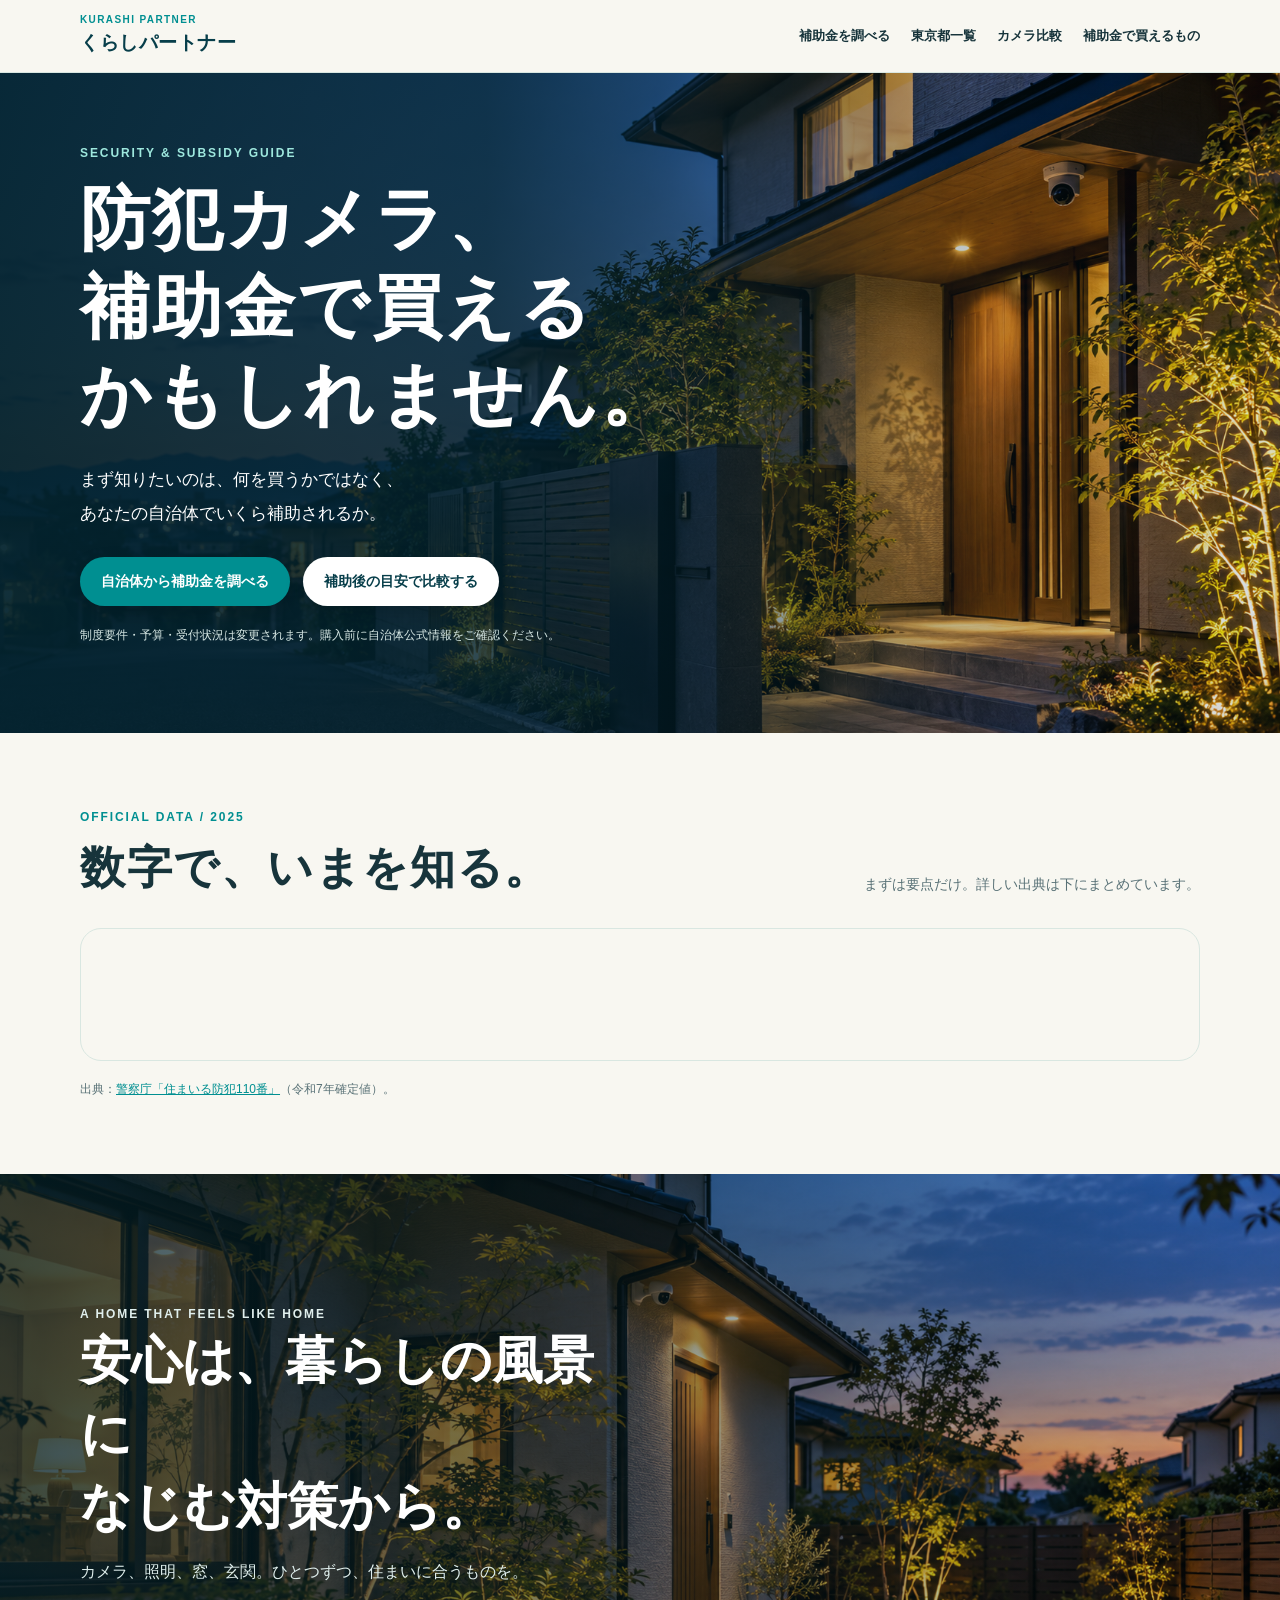
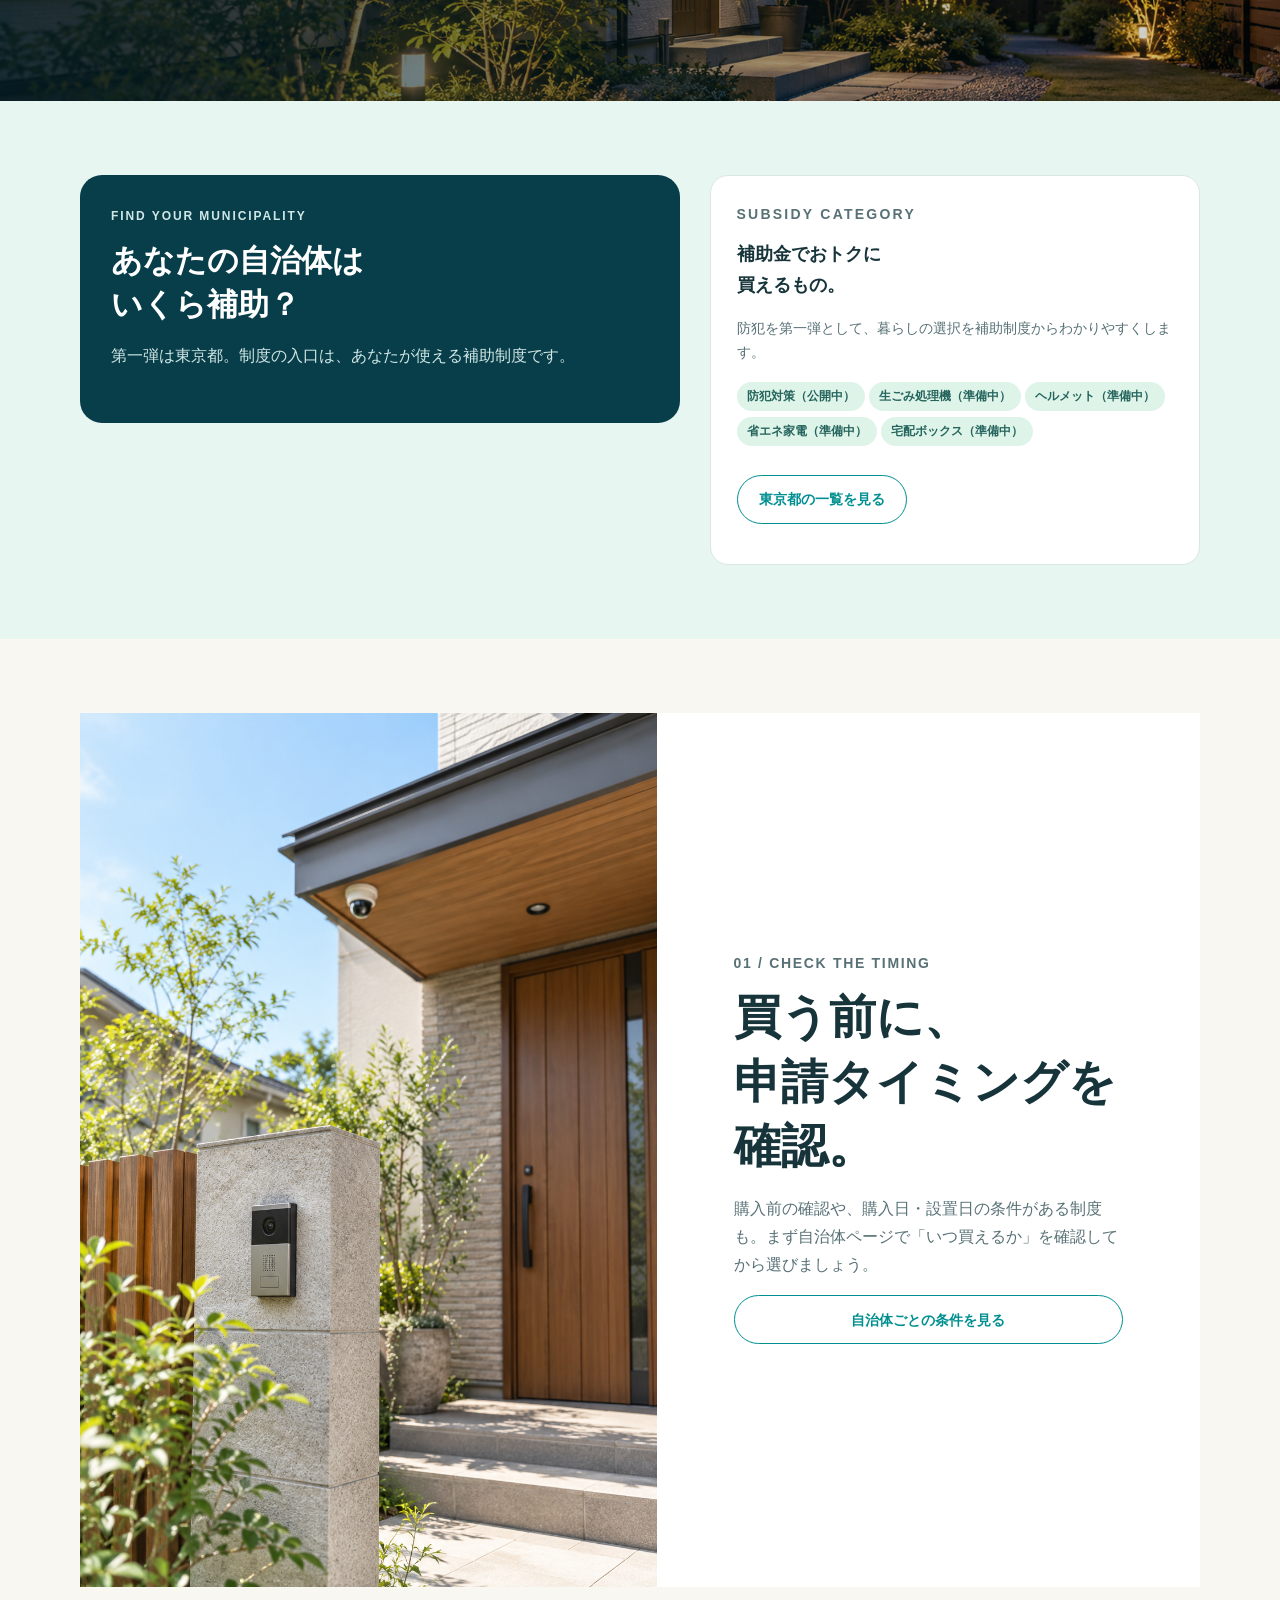
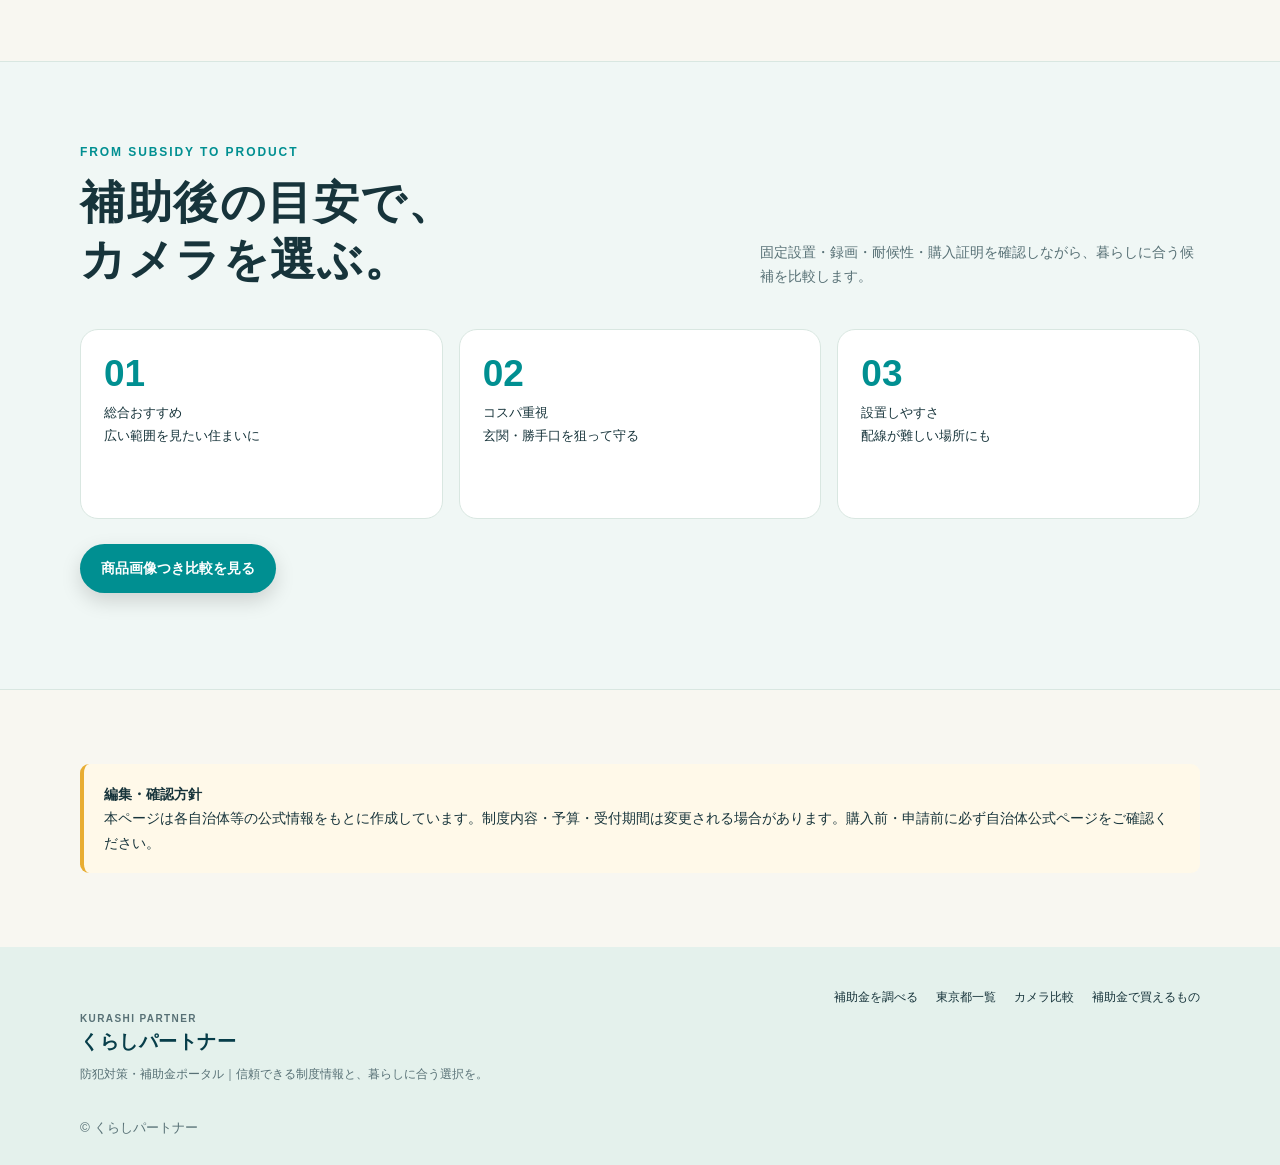
==== security/index.html @ aeb71ef1 "fix: clarify subsidy simulation copy" ====
<!doctype html>
<html lang="ja"><head><meta charset="utf-8"><meta name="viewport" content="width=device-width,initial-scale=1"><title>防犯対策・補助金ポータル｜くらしパートナー</title><meta name="description" content="防犯カメラ・録画インターホン・センサーライトなどの防犯対策に使える自治体補助金を、公式情報をもとに確認。まずはお住まいの地域を調べましょう。"><link rel="canonical" href="https://kurashi-partner-ku.com/security/"><meta property="og:locale" content="ja_JP"><meta property="og:type" content="website"><meta property="og:site_name" content="くらしパートナー"><meta property="og:title" content="防犯対策・補助金ポータル｜くらしパートナー"><meta property="og:description" content="あなたの街、防犯対策にいくら補助される？"><meta property="og:url" content="https://kurashi-partner-ku.com/security/"><meta property="og:image" content="https://kurashi-partner-ku.com/assets/security/home-security-hero.png"><meta name="twitter:card" content="summary_large_image"><link rel="stylesheet" href="../assets/security/security.css"><script type="application/ld+json">{"@context":"https://schema.org","@type":"WebPage","name":"防犯対策・補助金ポータル","dateModified":"2026-10-05","publisher":{"@type":"Organization","name":"くらしパートナー"}}</script><script defer src="../assets/analytics.js"></script><script defer src="../assets/security/security-data.js?v=20261006-3"></script><script defer src="../assets/security/security.js?v=20261006-3"></script></head>
<body data-root="../"><a class="s-skip" href="#content">本文へ</a><header class="s-header"><div class="s-shell s-header-in"><a class="s-brand" href="../" aria-label="くらしパートナー ホーム"><small>KURASHI PARTNER</small>くらしパートナー</a><button class="s-menu" type="button" aria-expanded="false" aria-label="メニューを開く">☰ メニュー</button><nav class="s-nav" aria-label="防犯ポータルナビ"><a href="./">補助金を調べる</a><a href="tokyo/">東京都一覧</a><a href="camera/">カメラ比較</a><a href="../#subsidy">補助金で買えるもの</a></nav></div></header>
<main id="content"><section class="s-hero"><div class="s-shell s-hero-in"><p class="s-eyebrow">SECURITY &amp; SUBSIDY GUIDE</p><h1>防犯カメラ、<br>補助金で買える<br>かもしれません。</h1><p class="s-hero-lead">まず知りたいのは、何を買うかではなく、<br>あなたの自治体でいくら補助されるか。</p><div class="s-actions"><a class="s-button" href="#area">自治体から補助金を調べる</a><a class="s-button alt" href="camera/">補助後の目安で比較する</a></div><p class="s-note">制度要件・予算・受付状況は変更されます。購入前に自治体公式情報をご確認ください。</p></div></section>
<section class="s-section"><div class="s-shell"><div class="s-heading"><div><p class="s-eyebrow">OFFICIAL DATA / 2025</p><h2 class="s-h2">数字で、いまを知る。</h2></div><p>まずは要点だけ。詳しい出典は下にまとめています。</p></div><div class="s-stat-grid impact"><article class="s-stat s-reveal"><p class="s-stat-label">住宅対象侵入窃盗</p><div class="s-odometer"><strong data-odometer="17152">17,152</strong><b>件</b></div></article><article class="s-stat s-reveal"><p class="s-stat-label">1日あたり</p><div class="s-odometer"><strong data-odometer="47">47</strong><b>件</b></div></article><article class="s-stat s-reveal"><p class="s-stat-label">前年比</p><div class="s-odometer"><strong>+7.2</strong><b>%</b></div></article></div><p class="s-source">出典：<a href="https://www.npa.go.jp/safetylife/seianki26/theme_a/a_b_1_main.html" target="_blank" rel="noopener noreferrer">警察庁「住まいる防犯110番」</a>（令和7年確定値）。</p></div></section>
<section class="s-section visual"><div class="s-full-photo"><img src="../assets/security/security-garden.png" alt="センサーライトと防犯カメラがある夕方の戸建住宅" loading="lazy"><div class="s-photo-copy"><p class="s-eyebrow">A HOME THAT FEELS LIKE HOME</p><h2>安心は、暮らしの風景に<br>なじむ対策から。</h2><p>カメラ、照明、窓、玄関。ひとつずつ、住まいに合うものを。</p></div></div></section>
<section class="s-section tint" id="area"><div class="s-shell s-area"><div class="s-area-panel"><p class="s-eyebrow">FIND YOUR MUNICIPALITY</p><h2>あなたの自治体は<br>いくら補助？</h2><p>第一弾は東京都。制度の入口は、あなたが使える補助制度です。</p><div class="s-city-list" data-city-links></div></div><aside class="s-roadmap"><p class="s-eyebrow">SUBSIDY CATEGORY</p><h3>補助金でおトクに<br>買えるもの。</h3><p>防犯を第一弾として、暮らしの選択を補助制度からわかりやすくします。</p><span class="s-chip">防犯対策（公開中）</span><span class="s-chip">生ごみ処理機（準備中）</span><span class="s-chip">ヘルメット（準備中）</span><span class="s-chip">省エネ家電（準備中）</span><span class="s-chip">宅配ボックス（準備中）</span><p style="margin-top:26px"><a class="s-button outline" href="tokyo/">東京都の一覧を見る</a></p></aside></div></section>
<section class="s-section"><div class="s-shell s-media-split"><div class="s-media-photo"><img src="../assets/security/security-entrance.png" alt="録画機能付きインターホンと防犯カメラのある戸建住宅の玄関" loading="lazy"></div><div class="s-media-copy"><p class="s-kicker-number">01 / CHECK THE TIMING</p><h2>買う前に、<br>申請タイミングを確認。</h2><p>購入前の確認や、購入日・設置日の条件がある制度も。まず自治体ページで「いつ買えるか」を確認してから選びましょう。</p><a class="s-button outline" href="tokyo/">自治体ごとの条件を見る</a></div></div></section>
<section class="s-section-band"><div class="s-shell"><div class="s-heading"><div><p class="s-eyebrow">FROM SUBSIDY TO PRODUCT</p><h2 class="s-h2">補助後の目安で、<br>カメラを選ぶ。</h2></div><p>固定設置・録画・耐候性・購入証明を確認しながら、暮らしに合う候補を比較します。</p></div><div class="s-graphic-grid"><article class="s-graphic-tile"><strong>01</strong><p>総合おすすめ<br>広い範囲を見たい住まいに</p></article><article class="s-graphic-tile"><strong>02</strong><p>コスパ重視<br>玄関・勝手口を狙って守る</p></article><article class="s-graphic-tile"><strong>03</strong><p>設置しやすさ<br>配線が難しい場所にも</p></article></div><p style="margin-top:25px"><a class="s-button" href="camera/">商品画像つき比較を見る</a></p></div></section>
<section class="s-section"><div class="s-shell"><div class="s-alert"><strong>編集・確認方針</strong><br>本ページは各自治体等の公式情報をもとに作成しています。制度内容・予算・受付期間は変更される場合があります。購入前・申請前に必ず自治体公式ページをご確認ください。</div></div></section></main>
<footer class="s-footer"><div class="s-shell"><div class="s-footer-in"><div><a class="s-brand" href="../"><small>KURASHI PARTNER</small>くらしパートナー</a><p>防犯対策・補助金ポータル｜信頼できる制度情報と、暮らしに合う選択を。</p></div><nav><a href="./">補助金を調べる</a><a href="tokyo/">東京都一覧</a><a href="camera/">カメラ比較</a><a href="../#subsidy">補助金で買えるもの</a></nav></div><small>© くらしパートナー</small></div></footer></body></html>
---- assets/security/security.css ----
:root{--s-navy:#073e4a;--s-teal:#008f91;--s-sky:#e8f6f8;--s-mint:#dff4e9;--s-ink:#17343b;--s-muted:#587176;--s-cream:#f8f7f1;--s-white:#fff;--s-line:#d9e7e1;--s-gold:#e8ad32;--s-red:#c9473b;--s-shell:min(1120px,90vw)}
*{box-sizing:border-box}html{scroll-behavior:smooth;scroll-padding-top:88px}body{margin:0;background:var(--s-cream);color:var(--s-ink);font:16px/1.75 "Hiragino Kaku Gothic ProN","Yu Gothic",YuGothic,Meiryo,sans-serif}a{color:inherit}.s-shell{width:var(--s-shell);margin:auto}.s-skip{position:fixed;top:-70px;left:14px;z-index:999;padding:8px 13px;background:var(--s-navy);color:#fff;border-radius:8px}.s-skip:focus{top:12px}.s-header{position:sticky;top:0;z-index:100;background:rgba(248,247,241,.94);border-bottom:1px solid var(--s-line);backdrop-filter:blur(12px)}.s-header-in{min-height:72px;display:flex;align-items:center;justify-content:space-between;gap:24px}.s-brand{color:var(--s-navy);font-weight:900;font-size:19px;text-decoration:none;letter-spacing:.03em}.s-brand small{display:block;color:var(--s-teal);font-size:10px;letter-spacing:.14em;line-height:1.3}.s-nav{display:flex;gap:21px;align-items:center}.s-nav a{font-size:13px;font-weight:700;text-decoration:none}.s-nav a:hover{color:var(--s-teal)}.s-menu{display:none}.s-crumb{padding:15px 0 6px;color:var(--s-muted);font-size:12px}.s-crumb a{text-decoration:none}.s-crumb a:hover{text-decoration:underline}.s-hero{position:relative;isolation:isolate;min-height:570px;display:flex;align-items:center;overflow:hidden;background:#063c4a;color:#fff}.s-hero:before{position:absolute;z-index:-1;inset:0;content:"";background:linear-gradient(90deg,rgba(3,35,46,.94) 0%,rgba(3,35,46,.82) 38%,rgba(3,35,46,.26) 74%,rgba(3,35,46,.13))}.s-hero:after{position:absolute;z-index:-2;inset:0;content:"";background:url('home-security-hero.png') center/cover no-repeat}.s-hero-in{padding:70px 0 75px}.s-eyebrow{margin:0 0 12px;color:var(--s-teal);font-size:12px;font-weight:800;letter-spacing:.16em}.s-hero .s-eyebrow{color:#9ee8de}.s-hero h1,.s-page-title h1,.s-h2{margin:0;font-family:"Hiragino Mincho ProN","Yu Mincho",serif;line-height:1.26;letter-spacing:.035em}.s-hero h1{max-width:690px;font-size:clamp(42px,5.5vw,70px)}.s-hero-lead{max-width:570px;margin:22px 0 26px;font-size:17px;line-height:2}.s-actions{display:flex;flex-wrap:wrap;gap:13px}.s-button{display:inline-flex;align-items:center;justify-content:center;min-height:49px;padding:11px 21px;border-radius:999px;background:var(--s-teal);color:#fff;font-size:14px;font-weight:800;text-decoration:none;box-shadow:0 8px 20px rgba(0,0,0,.15)}.s-button:hover{transform:translateY(-2px);background:#007779}.s-button.alt{background:#fff;color:var(--s-navy)}.s-button.outline{border:1px solid var(--s-teal);background:transparent;color:var(--s-teal);box-shadow:none}.s-note{margin-top:19px;color:#d6e7e4;font-size:12px}.s-section{padding:74px 0}.s-section.tint{background:#e8f6f2}.s-heading{display:flex;align-items:end;justify-content:space-between;gap:25px;margin-bottom:32px}.s-heading .s-h2{font-size:clamp(27px,3.8vw,45px)}.s-heading>p{max-width:440px;margin:0;color:var(--s-muted);font-size:14px}.s-stat-grid{display:grid;grid-template-columns:repeat(3,1fr);gap:15px}.s-stat{padding:27px;border-radius:18px;background:#fff;border:1px solid var(--s-line)}.s-stat strong{display:block;color:var(--s-teal);font-size:clamp(33px,4.5vw,51px);line-height:1.1}.s-stat span{display:block;margin-top:8px;font-size:14px;font-weight:800}.s-source{margin:18px 0 0;color:var(--s-muted);font-size:12px}.s-source a{color:var(--s-teal)}.s-area{display:grid;grid-template-columns:1.1fr .9fr;gap:30px;align-items:start}.s-area-panel{padding:31px;border-radius:22px;background:var(--s-navy);color:#fff}.s-area-panel h2{margin:0;font-family:"Hiragino Mincho ProN","Yu Mincho",serif;font-size:31px;line-height:1.4}.s-area-panel p{color:#d1e7e5}.s-city-list{display:grid;grid-template-columns:repeat(2,1fr);gap:10px;margin-top:22px}.s-city-link{display:flex;align-items:center;justify-content:space-between;padding:13px 14px;border-radius:10px;background:rgba(255,255,255,.1);color:#fff;font-size:14px;font-weight:800;text-decoration:none}.s-city-link:hover{background:rgba(255,255,255,.2)}.s-roadmap{padding:26px;border:1px solid var(--s-line);border-radius:18px;background:#fff}.s-roadmap h3{margin:0;font-size:18px}.s-roadmap p{color:var(--s-muted);font-size:14px}.s-chip{display:inline-block;margin:3px 4px 3px 0;padding:4px 10px;border-radius:99px;background:var(--s-mint);color:#25655e;font-size:12px;font-weight:800}.s-steps{display:grid;grid-template-columns:repeat(3,1fr);gap:16px}.s-step{padding:23px 20px;border-radius:16px;border:1px solid var(--s-line);background:#fff}.s-step b{display:inline-grid;place-items:center;width:29px;height:29px;border-radius:50%;background:var(--s-teal);color:#fff;font-size:13px}.s-step h3{margin:12px 0 7px;font-size:17px}.s-step p{margin:0;color:var(--s-muted);font-size:13px}.s-info-grid{display:grid;grid-template-columns:1fr 1fr;gap:18px}.s-info-card{padding:26px;border-radius:18px;background:#fff;border:1px solid var(--s-line)}.s-info-card h3{margin:0 0 8px;font-size:19px}.s-info-card p{margin:0;color:var(--s-muted);font-size:14px}.s-alert{padding:18px 20px;border-left:4px solid var(--s-gold);border-radius:9px;background:#fff9e9;font-size:14px}.s-footer{padding:40px 0 25px;background:#e4f1ec}.s-footer-in{display:flex;justify-content:space-between;gap:25px}.s-footer p{margin:6px 0;color:var(--s-muted);font-size:12px}.s-footer nav{display:flex;flex-wrap:wrap;gap:10px 18px;align-content:start}.s-footer nav a{font-size:12px;text-decoration:none}.s-footer small{display:block;margin-top:25px;color:var(--s-muted)}
/* 一覧・自治体 */.s-page-hero{padding:34px 0 52px;background:linear-gradient(130deg,#e9f7f3,#edf7fb)}.s-page-title{max-width:780px}.s-page-title h1{font-size:clamp(33px,4.7vw,56px)}.s-page-title p{max-width:700px;margin:15px 0 0;color:var(--s-muted)}.s-status{display:inline-flex;gap:6px;align-items:center;padding:4px 9px;border-radius:99px;background:#e5f5e9;color:#236b37;font-size:12px;font-weight:800;white-space:nowrap}.s-status.caution{background:#fff6d9;color:#836500}.s-status.closed{background:#ffe8e6;color:#9a302b}.s-update{display:block;margin-top:7px;color:var(--s-muted);font-size:11px}.s-table-wrap{overflow:auto;border:1px solid var(--s-line);border-radius:16px;background:#fff}.s-table{width:100%;min-width:880px;border-collapse:collapse;text-align:left}.s-table th,.s-table td{padding:16px;border-bottom:1px solid var(--s-line);vertical-align:top;font-size:13px}.s-table th{background:#f0f8f6;color:var(--s-muted);font-size:12px;white-space:nowrap}.s-table tr:last-child td{border-bottom:0}.s-table a{color:var(--s-teal);font-weight:800}.s-callout{padding:23px;border:1px solid #b8ddd7;border-radius:18px;background:#f3fbfa}.s-callout h3{margin:0 0 7px;font-size:19px}.s-callout p{margin:0;font-size:14px}.s-muni-lead{display:grid;grid-template-columns:1.15fr .85fr;gap:22px;align-items:stretch}.s-amount{display:flex;flex-direction:column;justify-content:center;padding:28px;border-radius:18px;background:var(--s-navy);color:#fff}.s-amount span{color:#a9e5dd;font-size:13px;font-weight:800}.s-amount strong{font-size:clamp(42px,5vw,66px);line-height:1.2}.s-amount small{color:#d5e8e5}.s-status-card{padding:28px;border:1px solid var(--s-line);border-radius:18px;background:#fff}.s-status-card h2{margin:11px 0 5px;font-size:22px}.s-status-card p{margin:0;color:var(--s-muted);font-size:14px}.s-details{display:grid;grid-template-columns:repeat(2,1fr);gap:15px}.s-detail{padding:20px;border:1px solid var(--s-line);border-radius:15px;background:#fff}.s-detail h3{margin:0 0 8px;color:var(--s-teal);font-size:15px}.s-detail p{margin:0;font-size:14px}.s-amazon-box{padding:28px;border-radius:18px;background:#fef6e6;border:1px solid #efd49a}.s-amazon-box h2{margin:0;font-family:"Hiragino Mincho ProN","Yu Mincho",serif;font-size:28px}.s-amazon-box>p{font-size:14px}.s-amazon-steps{display:grid;grid-template-columns:1fr 1fr;gap:13px}.s-amazon-steps div{padding:16px;background:#fff;border-radius:12px;font-size:14px}.s-amazon-steps b{display:block;color:#915f05}.s-product-mini{display:grid;grid-template-columns:repeat(3,1fr);gap:14px}.s-product-mini article{display:flex;flex-direction:column;padding:20px;border:1px solid var(--s-line);border-radius:16px;background:#fff}.s-product-mini h3{margin:7px 0;font-size:18px}.s-product-mini p{margin:0 0 12px;color:var(--s-muted);font-size:13px}.s-stars{color:#d5920f;letter-spacing:.06em}.s-sim{padding:27px;border-radius:18px;background:#e7f6f2}.s-sim h2{margin:0;font-family:"Hiragino Mincho ProN","Yu Mincho",serif;font-size:29px}.s-sim-grid{display:grid;grid-template-columns:repeat(3,1fr);gap:10px;margin-top:16px}.s-sim-grid div{padding:16px;border-radius:10px;background:#fff}.s-sim-grid span{display:block;color:var(--s-muted);font-size:12px}.s-sim-grid strong{font-size:25px}.s-official{display:flex;align-items:center;justify-content:space-between;gap:18px;padding:25px;border-radius:18px;background:var(--s-navy);color:#fff}.s-official p{margin:4px 0 0;color:#cce0dd;font-size:13px}.s-official .s-button{flex:none}
/* 商品比較 */.s-tool{display:grid;grid-template-columns:1fr auto;gap:20px;align-items:end;padding:24px;border:1px solid var(--s-line);border-radius:18px;background:#fff}.s-tool label{display:block;color:var(--s-muted);font-size:13px;font-weight:800}.s-tool select{display:block;width:min(360px,100%);margin-top:5px;padding:12px 13px;border:1px solid #a9c7c4;border-radius:9px;background:#fff;font:inherit}.s-tool p{margin:0;color:var(--s-muted);font-size:12px}.s-product-grid{display:grid;grid-template-columns:repeat(3,1fr);gap:17px}.s-product{display:flex;flex-direction:column;overflow:hidden;border:1px solid var(--s-line);border-radius:18px;background:#fff}.s-product-top{padding:21px 21px 15px;background:linear-gradient(130deg,#edf9f6,#eef7fb)}.s-product-badge{display:inline-block;padding:3px 8px;border-radius:99px;background:var(--s-navy);color:#fff;font-size:11px;font-weight:800}.s-product h2{margin:10px 0 1px;font-size:21px}.s-maker{margin:0;color:var(--s-muted);font-size:12px}.s-product-body{padding:19px 21px}.s-fit{margin:0;color:#a46b00;font-size:13px;font-weight:800}.s-product dl{margin:14px 0 0}.s-product dl div{display:flex;justify-content:space-between;gap:12px;padding:7px 0;border-top:1px solid var(--s-line);font-size:12px}.s-product dt{color:var(--s-muted)}.s-product dd{max-width:61%;margin:0;text-align:right;font-weight:700}.s-savings{margin-top:auto;padding:19px 21px;background:#f5fbfa;border-top:1px solid var(--s-line)}.s-savings span{display:block;color:var(--s-muted);font-size:12px}.s-savings strong{display:block;color:var(--s-teal);font-size:27px;line-height:1.25}.s-savings small{display:block;margin-top:5px;color:var(--s-muted);font-size:11px;line-height:1.5}.s-savings .s-setagaya-rounding{margin-top:7px;color:#60757a;font-size:11px;line-height:1.55}.s-product-actions{display:flex;gap:10px;margin-top:14px}.s-product-actions a{font-size:12px;font-weight:800}.s-compare-wrap{overflow:auto;border:1px solid var(--s-line);border-radius:16px}.s-compare{width:100%;min-width:780px;border-collapse:collapse;background:#fff}.s-compare th,.s-compare td{padding:13px;border-bottom:1px solid var(--s-line);font-size:12px;text-align:left}.s-compare th{background:#eff8f6}.s-compare td:first-child{color:var(--s-muted);font-weight:800}.s-topic-cards{display:grid;grid-template-columns:repeat(4,1fr);gap:12px}.s-topic-cards a{display:block;padding:18px;border:1px solid var(--s-line);border-radius:14px;background:#fff;text-decoration:none;font-size:14px;font-weight:800}.s-topic-cards a:hover{border-color:var(--s-teal);color:var(--s-teal)}
@media(max-width:820px){.s-header-in{min-height:62px}.s-nav{display:none;position:absolute;top:62px;right:5vw;left:5vw;flex-direction:column;align-items:stretch;padding:10px;background:#fff;border:1px solid var(--s-line);border-radius:0 0 13px 13px;box-shadow:0 10px 20px rgba(7,62,74,.14)}.s-nav.open{display:flex}.s-nav a{padding:8px}.s-menu{display:inline-flex;padding:8px 10px;border:1px solid var(--s-line);border-radius:8px;background:#fff;font:700 12px inherit}.s-hero{min-height:510px}.s-hero:before{background:linear-gradient(90deg,rgba(3,35,46,.89),rgba(3,35,46,.5))}.s-hero-in{padding:54px 0}.s-heading{display:block}.s-heading>p{margin-top:12px}.s-stat-grid,.s-steps{grid-template-columns:1fr}.s-area,.s-muni-lead{grid-template-columns:1fr}.s-info-grid,.s-details{grid-template-columns:1fr}.s-product-mini,.s-product-grid{grid-template-columns:1fr 1fr}.s-topic-cards{grid-template-columns:1fr 1fr}.s-footer-in,.s-official{display:block}.s-footer nav{margin-top:18px}.s-official .s-button{margin-top:14px}.s-tool{grid-template-columns:1fr}.s-tool select{width:100%}}
@media(max-width:480px){body{font-size:15px}.s-hero h1{font-size:39px}.s-hero-lead{font-size:15px}.s-section{padding:55px 0}.s-city-list,.s-product-mini,.s-product-grid{grid-template-columns:1fr}.s-amazon-steps,.s-sim-grid{grid-template-columns:1fr}.s-actions{display:flex}.s-button{width:100%}.s-stat{padding:21px}.s-page-hero{padding-bottom:40px}}
/* Visual refresh: editorial photography, large numbers, and less explanatory copy. */
.s-section.visual{padding:0;background:#173f45;color:#fff}.s-full-photo{position:relative;min-height:470px;overflow:hidden}.s-full-photo>img{position:absolute;inset:0;width:100%;height:100%;object-fit:cover}.s-full-photo:after{position:absolute;inset:0;content:"";background:linear-gradient(90deg,rgba(4,32,39,.78),rgba(4,32,39,.12))}.s-photo-copy{position:relative;z-index:1;width:var(--s-shell);margin:auto;padding:115px 0;color:#fff}.s-photo-copy h2{max-width:530px;margin:0;font-family:"Hiragino Mincho ProN","Yu Mincho",serif;font-size:clamp(31px,4vw,52px);line-height:1.42}.s-photo-copy p{max-width:450px;margin:15px 0 0;color:#e0efed}.s-stat-grid.impact{gap:0;border:1px solid var(--s-line);border-radius:21px;overflow:hidden}.s-stat-grid.impact .s-stat{border:0;border-right:1px solid var(--s-line);border-radius:0}.s-stat-grid.impact .s-stat:last-child{border:0}.s-stat-label{margin:0;color:var(--s-muted);font-size:12px;font-weight:800}.s-odometer{display:flex;align-items:baseline;gap:4px;font-variant-numeric:tabular-nums}.s-odometer strong{letter-spacing:-.05em}.s-media-split{display:grid;grid-template-columns:1.03fr .97fr;align-items:stretch;background:#fff}.s-media-split.reverse{grid-template-columns:.94fr 1.06fr}.s-media-split .s-media-photo{min-height:480px}.s-media-split .s-media-photo img{width:100%;height:100%;object-fit:cover}.s-media-split .s-media-copy{display:flex;flex-direction:column;justify-content:center;padding:clamp(34px,6vw,86px)}.s-media-copy h2{margin:0;font-family:"Hiragino Mincho ProN","Yu Mincho",serif;font-size:clamp(29px,3.7vw,47px);line-height:1.38}.s-media-copy p{max-width:470px;color:var(--s-muted)}.s-kicker-number{margin:0 0 15px;color:var(--s-teal);font:800 14px/1 Arial,sans-serif;letter-spacing:.12em}.s-donut-layout{display:grid;grid-template-columns:.7fr 1fr;gap:50px;align-items:center;padding:33px;border:1px solid var(--s-line);border-radius:20px;background:#fff}.s-donut{position:relative;display:grid;place-items:center;width:min(260px,60vw);aspect-ratio:1;border-radius:50%;margin:auto;background:conic-gradient(var(--s-teal) 0 19%,#dcebe6 19% 100%)}.s-donut:after{content:"";width:69%;aspect-ratio:1;border-radius:50%;background:#fff}.s-donut strong{position:absolute;color:var(--s-navy);font-size:34px;line-height:1;text-align:center}.s-donut strong small{display:block;margin-top:6px;color:var(--s-muted);font-size:11px}.s-donut-copy h3{margin:0;font-size:24px;line-height:1.45}.s-donut-copy p{color:var(--s-muted);font-size:14px}.s-divider{height:1px;background:var(--s-line)}.s-buy-alert{display:flex;align-items:center;justify-content:space-between;gap:20px;margin:30px 0;padding:17px 20px;border-radius:12px;background:#fff7e4;border-left:4px solid var(--s-gold);font-size:14px}.s-buy-alert strong{font-size:16px}.s-product-image{position:relative;height:190px;overflow:hidden;background:#f4f0e7}.s-product-image img{width:100%;height:100%;object-fit:cover}.s-product-image small{position:absolute;right:9px;bottom:7px;padding:2px 6px;border-radius:4px;background:rgba(255,255,255,.85);color:var(--s-muted);font-size:9px}.s-product:nth-child(1) .s-product-image img{object-position:11% center}.s-product:nth-child(2) .s-product-image img{object-position:38% center}.s-product:nth-child(3) .s-product-image img{object-position:68% center}.s-product:nth-child(4) .s-product-image img{object-position:90% center}.s-product:nth-child(5) .s-product-image img{object-position:12% center}.s-product-mini .s-product-image{height:135px;margin:-20px -20px 18px}.s-product-mini .s-product-image img{object-position:center}.s-card-meta{margin:0;color:var(--s-muted);font-size:11px}.s-featured-products{display:grid;grid-template-columns:1.15fr .85fr;gap:18px}.s-featured-products .s-product:first-child{grid-row:span 2}.s-featured-products .s-product:first-child .s-product-image{height:330px}.s-featured-products .s-product:first-child .s-product-body{padding:23px 27px}.s-section-band{padding:80px 0;background:#f0f7f5;border-block:1px solid var(--s-line)}.s-section-band .s-heading{margin-bottom:40px}.s-page-hero.visual-head{position:relative;overflow:hidden;padding:76px 0;background:#103e48;color:#fff}.s-page-hero.visual-head:after{position:absolute;z-index:0;inset:0;content:"";background:linear-gradient(90deg,rgba(8,52,62,.94),rgba(8,52,62,.45)),url('security-entrance.png') right center/cover}.s-page-hero.visual-head .s-page-title{position:relative;z-index:1}.s-page-hero.visual-head .s-page-title p{color:#d5e5e1}.s-page-hero.visual-head .s-eyebrow{color:#9ee8de}.s-page-hero.visual-head h1{color:#fff}.s-page-hero.visual-head .s-source{color:#c8dbd8}.s-mobile-table-note{display:none}.s-graphic-grid{display:grid;grid-template-columns:repeat(3,1fr);gap:16px}.s-graphic-tile{min-height:190px;padding:23px;border-radius:18px;background:#fff;border:1px solid var(--s-line)}.s-graphic-tile strong{display:block;color:var(--s-teal);font-size:37px;line-height:1.15}.s-graphic-tile p{margin:7px 0 0;font-size:13px}.s-reveal{opacity:0;transform:translateY(18px);transition:opacity .65s,transform .65s}.s-reveal.is-visible{opacity:1;transform:none}
@media(max-width:820px){.s-full-photo{min-height:450px}.s-photo-copy{padding:90px 0}.s-media-split,.s-media-split.reverse{grid-template-columns:1fr}.s-media-split.reverse .s-media-photo{order:2}.s-media-split .s-media-photo{min-height:340px}.s-donut-layout{grid-template-columns:1fr;gap:22px}.s-featured-products{grid-template-columns:1fr 1fr}.s-featured-products .s-product:first-child{grid-column:span 2;grid-row:auto}.s-featured-products .s-product:first-child .s-product-image{height:260px}.s-graphic-grid{grid-template-columns:1fr}.s-buy-alert{align-items:flex-start;flex-direction:column}.s-mobile-table-note{display:block;margin:12px 0;color:var(--s-muted);font-size:12px}}
@media(max-width:480px){.s-stat-grid.impact{display:block;border-radius:16px}.s-stat-grid.impact .s-stat{border-right:0;border-bottom:1px solid var(--s-line)}.s-full-photo{min-height:500px}.s-photo-copy{padding:250px 0 46px}.s-photo-copy h2{font-size:31px}.s-media-split .s-media-copy{padding:43px 5vw}.s-media-split .s-media-photo{min-height:295px}.s-product-image{height:205px}.s-featured-products{grid-template-columns:1fr}.s-featured-products .s-product:first-child{grid-column:auto}.s-featured-products .s-product:first-child .s-product-image{height:245px}.s-page-hero.visual-head{padding:56px 0}.s-page-hero.visual-head:after{background:linear-gradient(90deg,rgba(8,52,62,.93),rgba(8,52,62,.32)),url('security-entrance.png') center/cover}.s-donut{width:220px}.s-graphic-tile{min-height:auto}.s-reveal{opacity:1;transform:none}}

/* 自治体の制度要点。行政用の分数ではなく、生活者が比較しやすい3項目で表示する。 */
.s-muni-lead{display:block}.s-grant-summary{display:grid;grid-template-columns:1.08fr 1fr 1fr;overflow:hidden;border:1px solid var(--s-line);border-radius:20px;background:#fff;box-shadow:0 12px 28px rgba(7,62,74,.07)}.s-grant-item{display:flex;min-height:178px;flex-direction:column;justify-content:center;padding:27px 29px;border-left:1px solid var(--s-line)}.s-grant-item:first-child{border-left:0}.s-grant-item>span{color:var(--s-muted);font-size:12px;font-weight:800;letter-spacing:.06em}.s-grant-item strong{display:block;margin:4px 0;color:var(--s-navy);font-size:clamp(34px,4vw,49px);line-height:1.12;letter-spacing:-.04em}.s-grant-item strong em{margin-right:5px;color:var(--s-teal);font-size:.45em;font-style:normal;letter-spacing:0}.s-grant-item small{color:var(--s-muted);font-size:12px;line-height:1.5}.s-grant-max{background:var(--s-navy)}.s-grant-max>span,.s-grant-max small{color:#b8e2dd}.s-grant-max strong{color:#fff}.s-grant-max strong em{color:#9ee8de}.s-grant-status .s-status{align-self:flex-start;margin:8px 0 6px;font-size:14px}.s-grant-status .s-update{display:none}.s-grant-note{margin:12px 4px 0;color:var(--s-muted);font-size:12px}.s-product-image{background:#fff}.s-product-image .s-product-photo-link{display:block;width:100%;height:100%;text-decoration:none}.s-product-image .s-product-photo-link img{display:block;width:100%;height:100%;object-fit:contain;padding:12px}.s-product-image .s-product-photo-link small{z-index:1}.s-product-mini .s-product-image .s-product-photo-link img{padding:9px}.s-product-mini .s-product-image{background:linear-gradient(135deg,#f4faf8,#edf4f4)}
@media(max-width:820px){.s-grant-summary{grid-template-columns:repeat(3,1fr)}.s-grant-item{min-height:154px;padding:20px}.s-grant-item strong{font-size:34px}}
@media(max-width:580px){.s-grant-summary{grid-template-columns:1fr}.s-grant-item{min-height:0;padding:22px;border-top:1px solid var(--s-line);border-left:0}.s-grant-item:first-child{border-top:0}.s-grant-item strong{font-size:38px}.s-grant-status .s-status{margin-bottom:2px}}
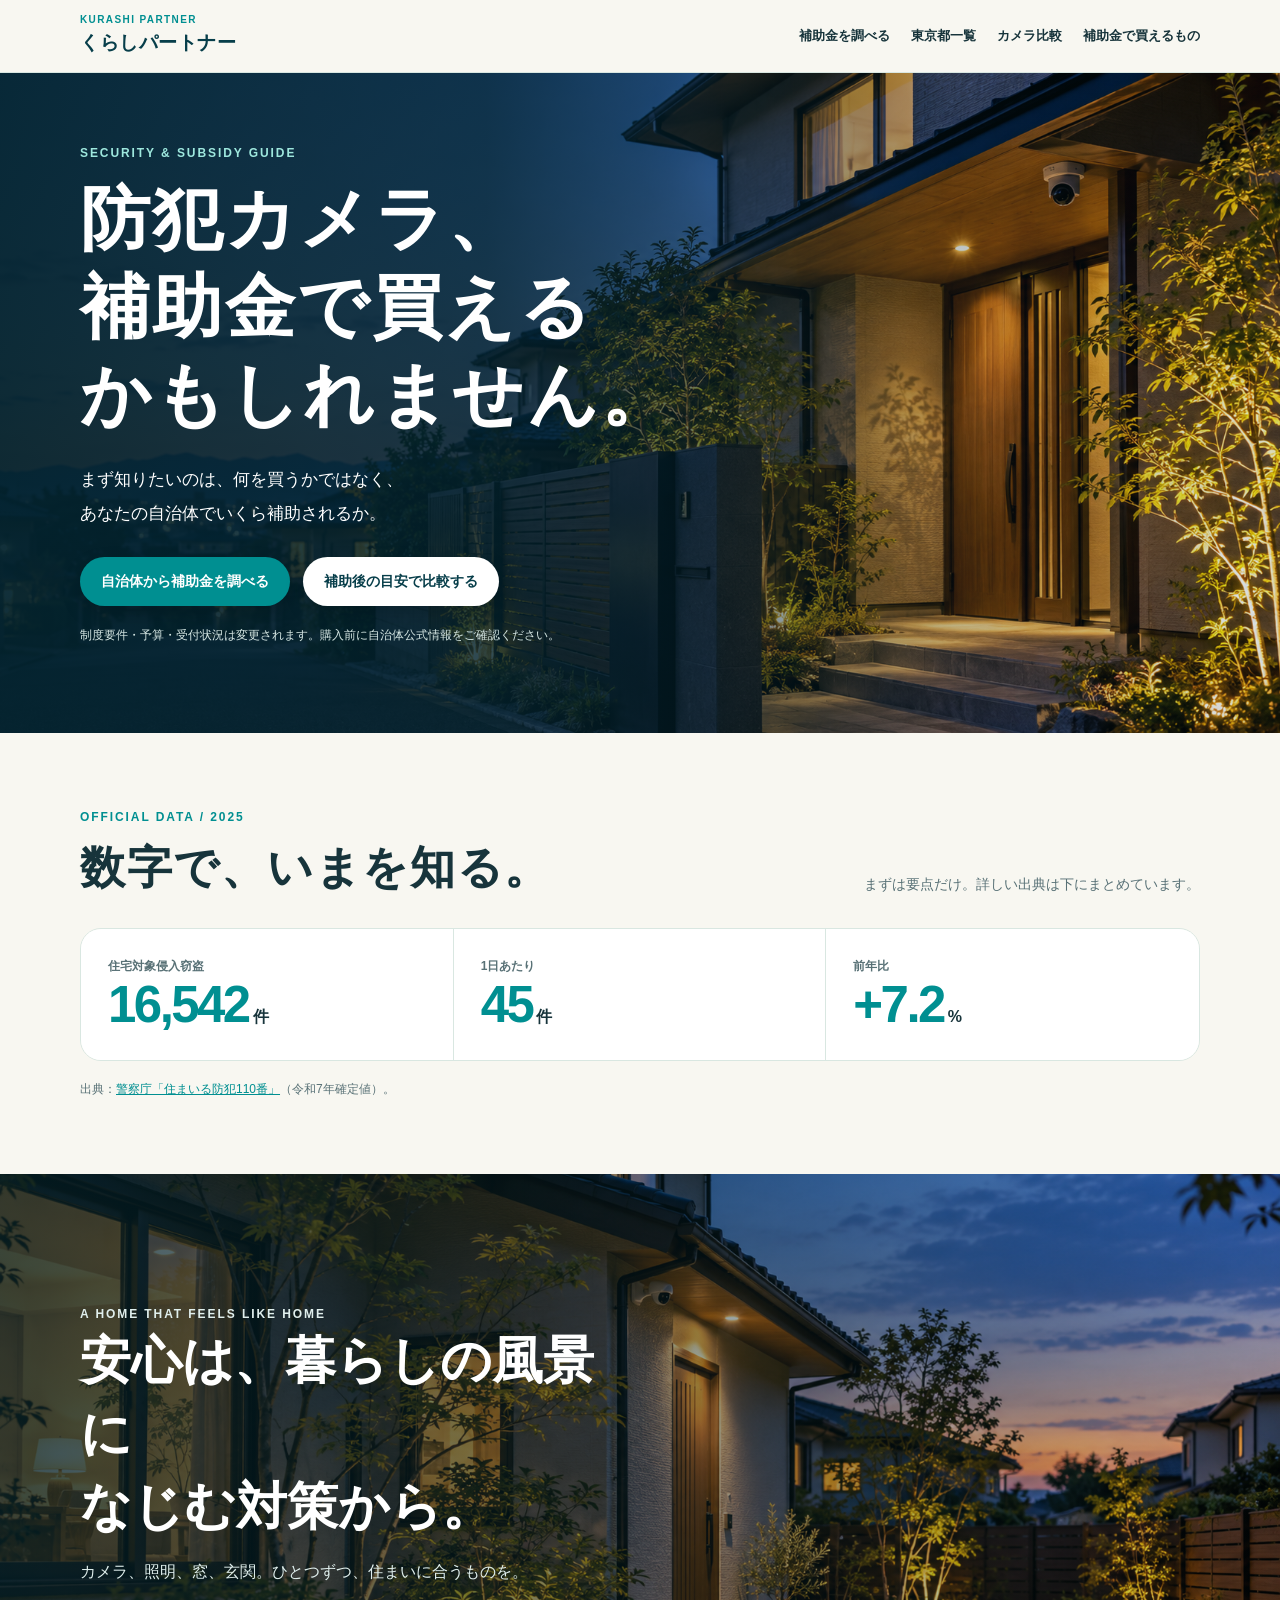
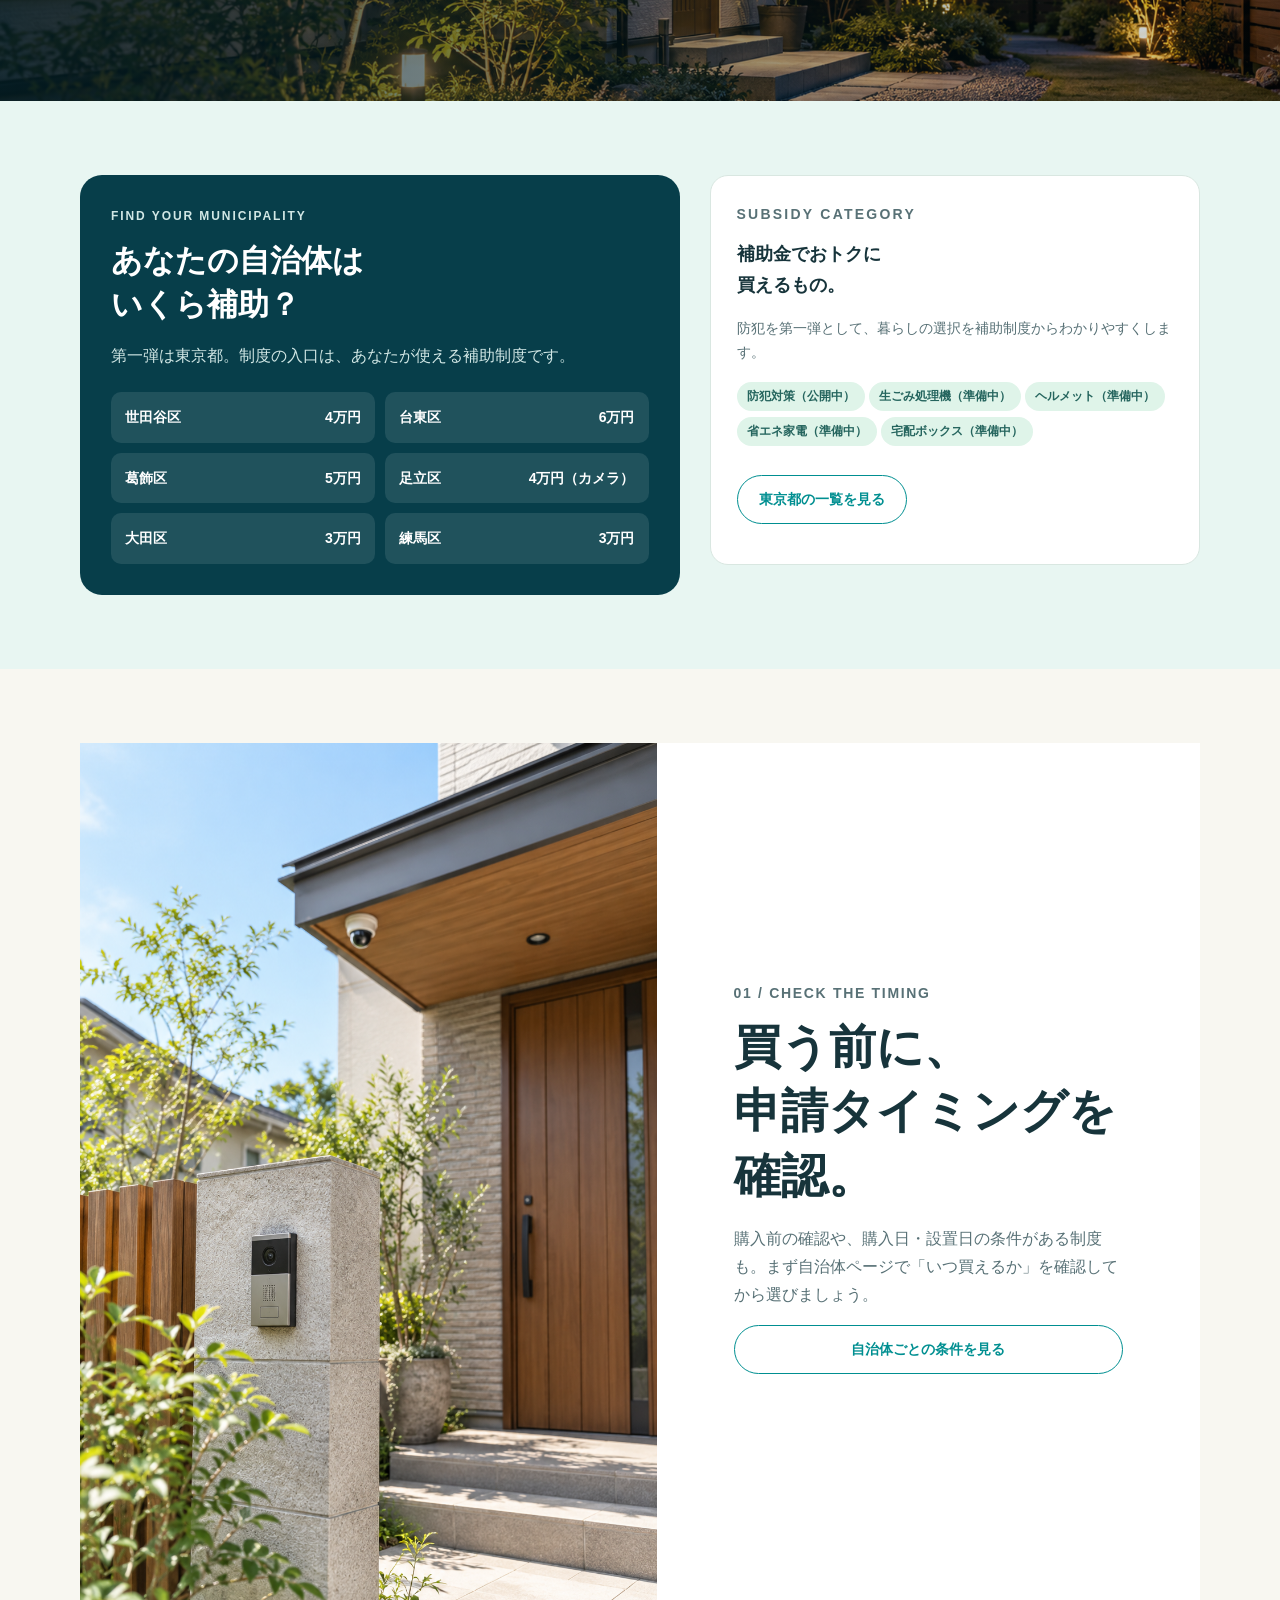
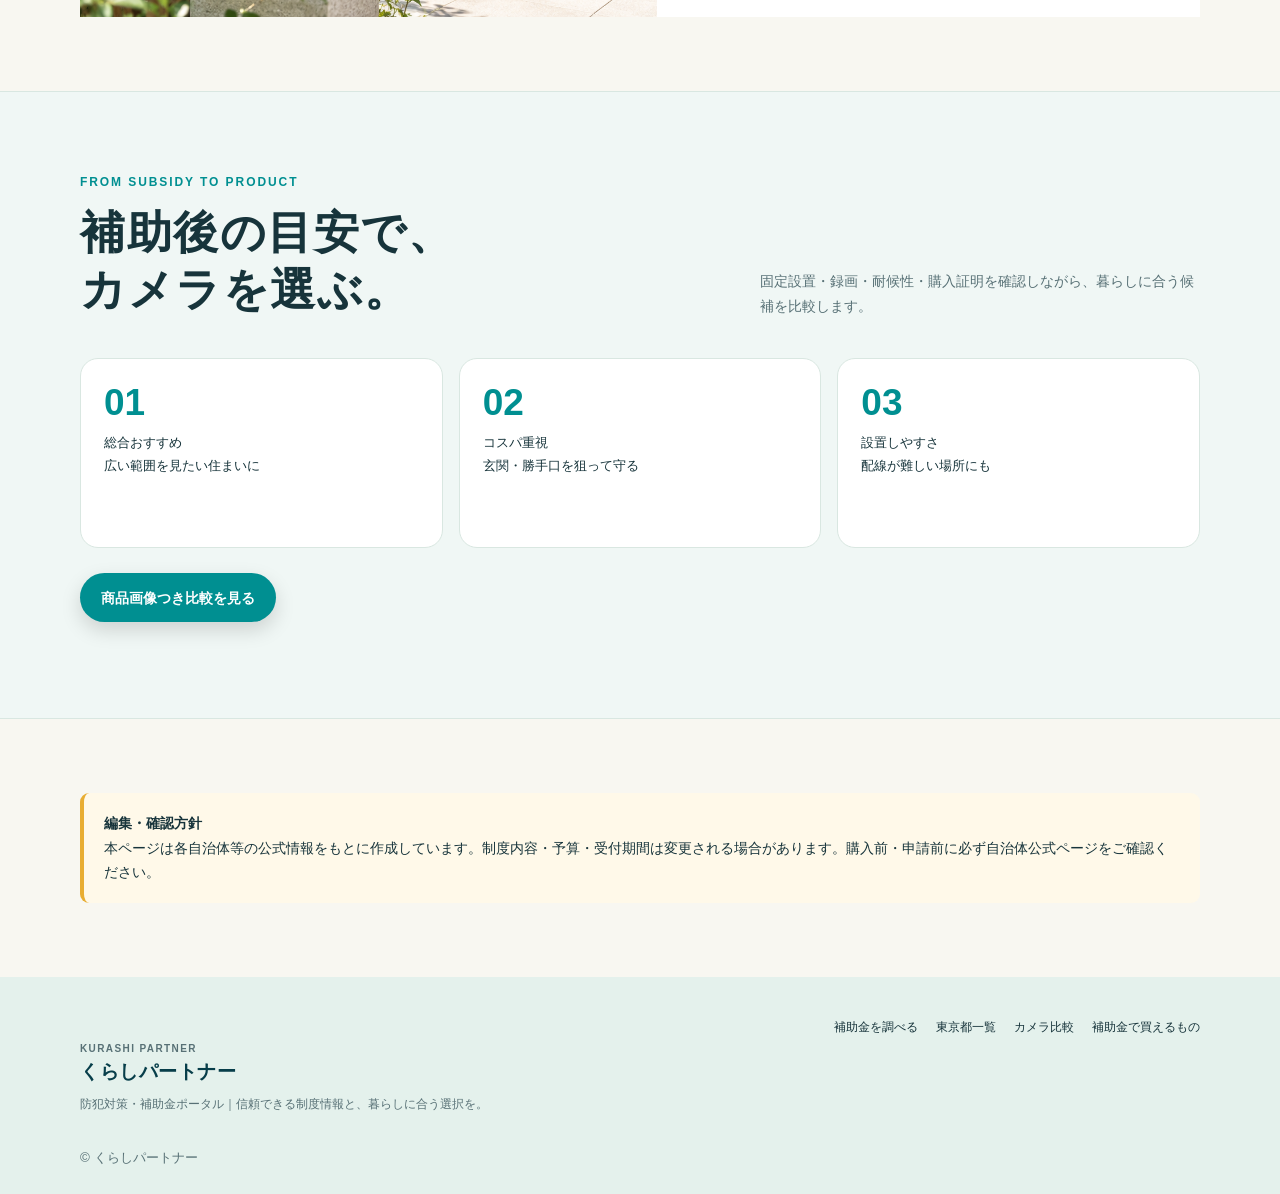
==== commit ae91a80e: "fix: restore subsidy selector rendering" ====
--- a/security/index.html
+++ b/security/index.html
@@ -1,5 +1,5 @@
 <!doctype html>
-<html lang="ja"><head><meta charset="utf-8"><meta name="viewport" content="width=device-width,initial-scale=1"><title>防犯対策・補助金ポータル｜くらしパートナー</title><meta name="description" content="防犯カメラ・録画インターホン・センサーライトなどの防犯対策に使える自治体補助金を、公式情報をもとに確認。まずはお住まいの地域を調べましょう。"><link rel="canonical" href="https://kurashi-partner-ku.com/security/"><meta property="og:locale" content="ja_JP"><meta property="og:type" content="website"><meta property="og:site_name" content="くらしパートナー"><meta property="og:title" content="防犯対策・補助金ポータル｜くらしパートナー"><meta property="og:description" content="あなたの街、防犯対策にいくら補助される？"><meta property="og:url" content="https://kurashi-partner-ku.com/security/"><meta property="og:image" content="https://kurashi-partner-ku.com/assets/security/home-security-hero.png"><meta name="twitter:card" content="summary_large_image"><link rel="stylesheet" href="../assets/security/security.css"><script type="application/ld+json">{"@context":"https://schema.org","@type":"WebPage","name":"防犯対策・補助金ポータル","dateModified":"2026-10-05","publisher":{"@type":"Organization","name":"くらしパートナー"}}</script><script defer src="../assets/analytics.js"></script><script defer src="../assets/security/security-data.js?v=20261006-3"></script><script defer src="../assets/security/security.js?v=20261006-3"></script></head>
+<html lang="ja"><head><meta charset="utf-8"><meta name="viewport" content="width=device-width,initial-scale=1"><title>防犯対策・補助金ポータル｜くらしパートナー</title><meta name="description" content="防犯カメラ・録画インターホン・センサーライトなどの防犯対策に使える自治体補助金を、公式情報をもとに確認。まずはお住まいの地域を調べましょう。"><link rel="canonical" href="https://kurashi-partner-ku.com/security/"><meta property="og:locale" content="ja_JP"><meta property="og:type" content="website"><meta property="og:site_name" content="くらしパートナー"><meta property="og:title" content="防犯対策・補助金ポータル｜くらしパートナー"><meta property="og:description" content="あなたの街、防犯対策にいくら補助される？"><meta property="og:url" content="https://kurashi-partner-ku.com/security/"><meta property="og:image" content="https://kurashi-partner-ku.com/assets/security/home-security-hero.png"><meta name="twitter:card" content="summary_large_image"><link rel="stylesheet" href="../assets/security/security.css"><script type="application/ld+json">{"@context":"https://schema.org","@type":"WebPage","name":"防犯対策・補助金ポータル","dateModified":"2026-10-05","publisher":{"@type":"Organization","name":"くらしパートナー"}}</script><script defer src="../assets/analytics.js"></script><script defer src="../assets/security/security-data.js?v=20261006-4"></script><script defer src="../assets/security/security.js?v=20261006-4"></script></head>
 <body data-root="../"><a class="s-skip" href="#content">本文へ</a><header class="s-header"><div class="s-shell s-header-in"><a class="s-brand" href="../" aria-label="くらしパートナー ホーム"><small>KURASHI PARTNER</small>くらしパートナー</a><button class="s-menu" type="button" aria-expanded="false" aria-label="メニューを開く">☰ メニュー</button><nav class="s-nav" aria-label="防犯ポータルナビ"><a href="./">補助金を調べる</a><a href="tokyo/">東京都一覧</a><a href="camera/">カメラ比較</a><a href="../#subsidy">補助金で買えるもの</a></nav></div></header>
 <main id="content"><section class="s-hero"><div class="s-shell s-hero-in"><p class="s-eyebrow">SECURITY &amp; SUBSIDY GUIDE</p><h1>防犯カメラ、<br>補助金で買える<br>かもしれません。</h1><p class="s-hero-lead">まず知りたいのは、何を買うかではなく、<br>あなたの自治体でいくら補助されるか。</p><div class="s-actions"><a class="s-button" href="#area">自治体から補助金を調べる</a><a class="s-button alt" href="camera/">補助後の目安で比較する</a></div><p class="s-note">制度要件・予算・受付状況は変更されます。購入前に自治体公式情報をご確認ください。</p></div></section>
 <section class="s-section"><div class="s-shell"><div class="s-heading"><div><p class="s-eyebrow">OFFICIAL DATA / 2025</p><h2 class="s-h2">数字で、いまを知る。</h2></div><p>まずは要点だけ。詳しい出典は下にまとめています。</p></div><div class="s-stat-grid impact"><article class="s-stat s-reveal"><p class="s-stat-label">住宅対象侵入窃盗</p><div class="s-odometer"><strong data-odometer="17152">17,152</strong><b>件</b></div></article><article class="s-stat s-reveal"><p class="s-stat-label">1日あたり</p><div class="s-odometer"><strong data-odometer="47">47</strong><b>件</b></div></article><article class="s-stat s-reveal"><p class="s-stat-label">前年比</p><div class="s-odometer"><strong>+7.2</strong><b>%</b></div></article></div><p class="s-source">出典：<a href="https://www.npa.go.jp/safetylife/seianki26/theme_a/a_b_1_main.html" target="_blank" rel="noopener noreferrer">警察庁「住まいる防犯110番」</a>（令和7年確定値）。</p></div></section>
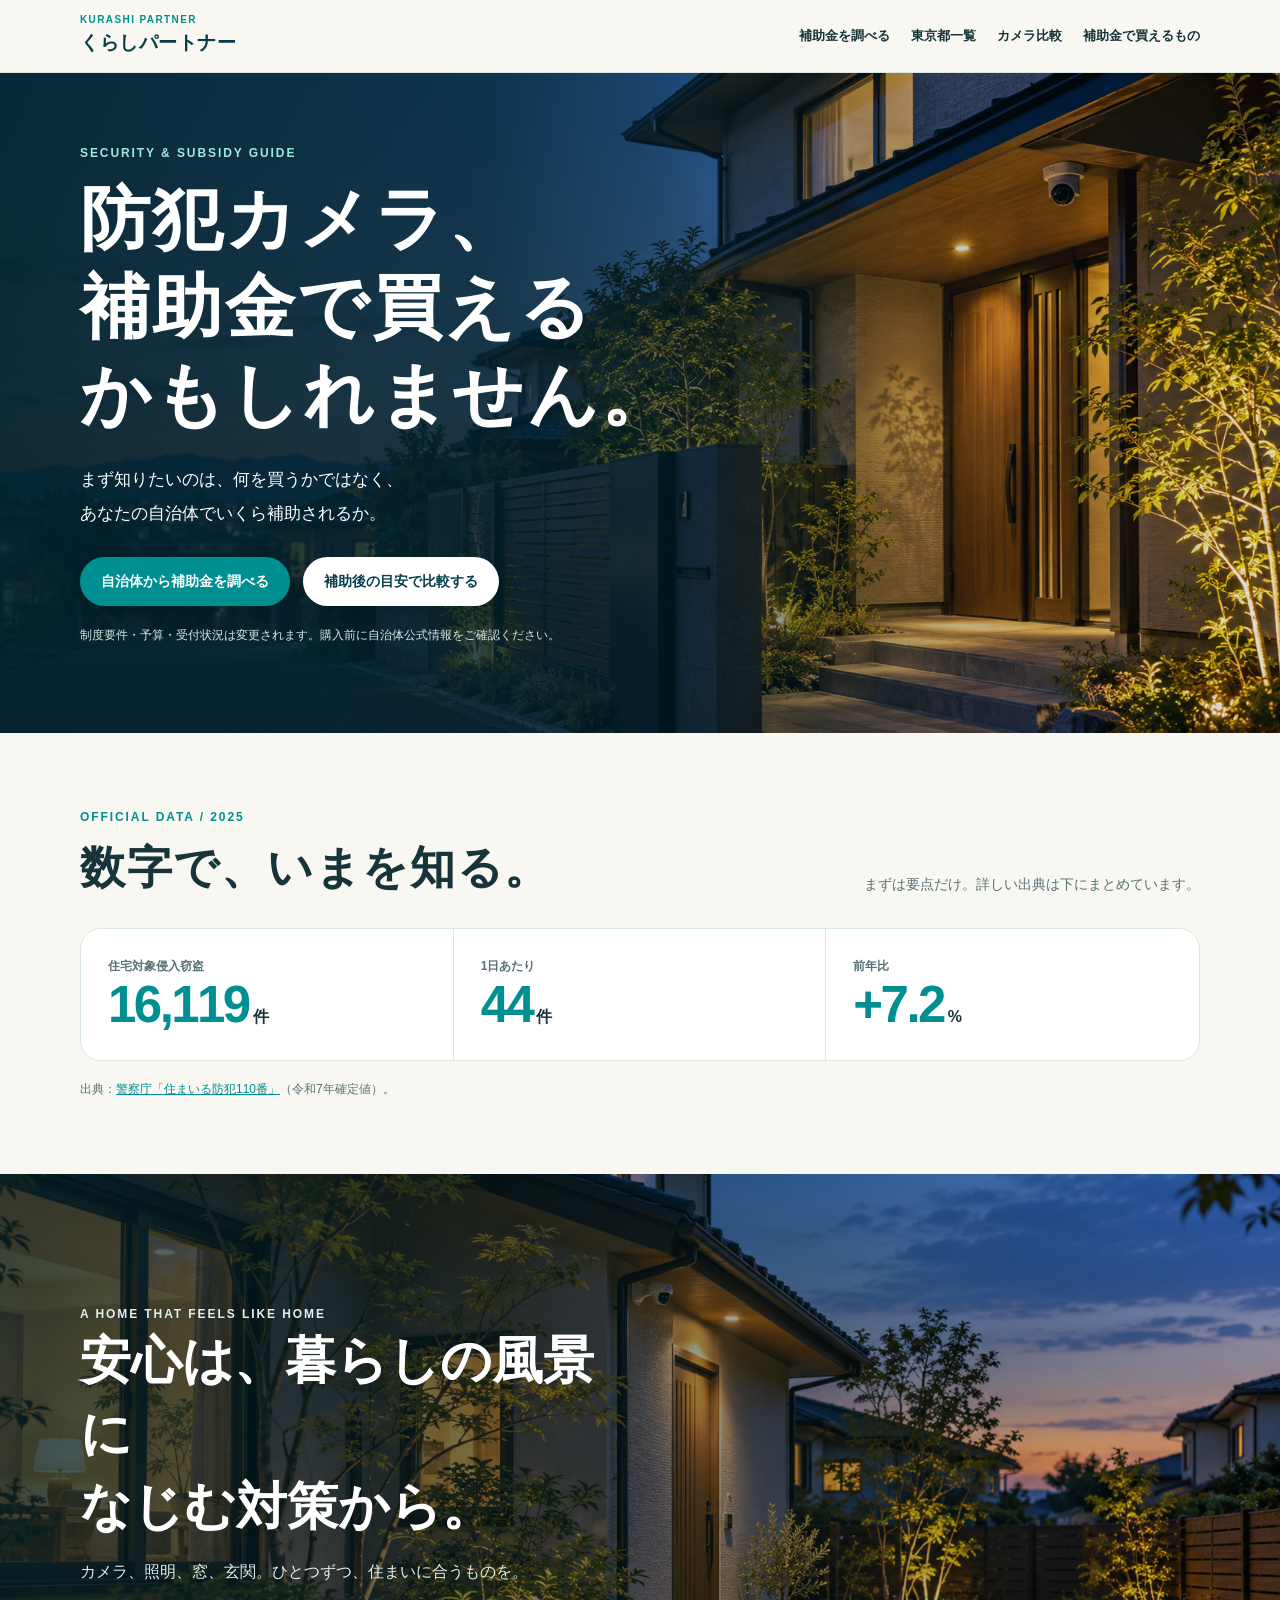
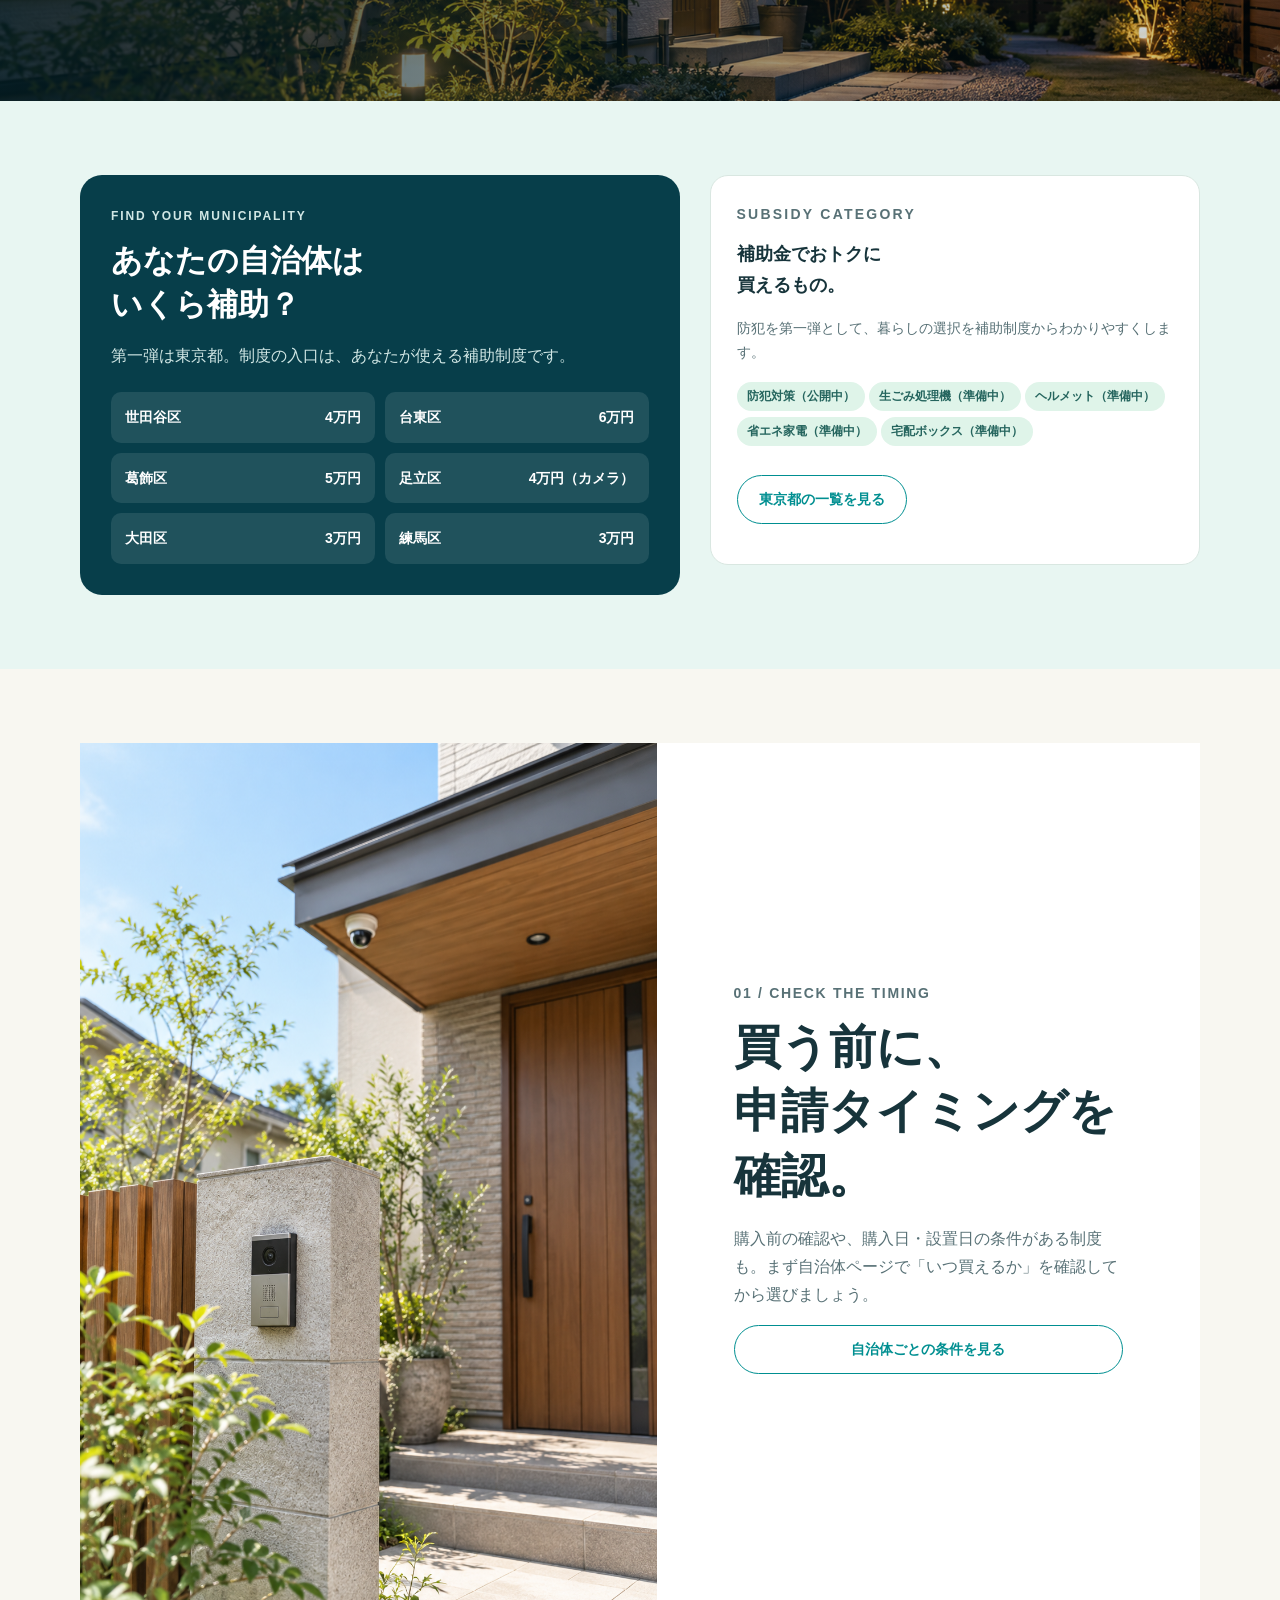
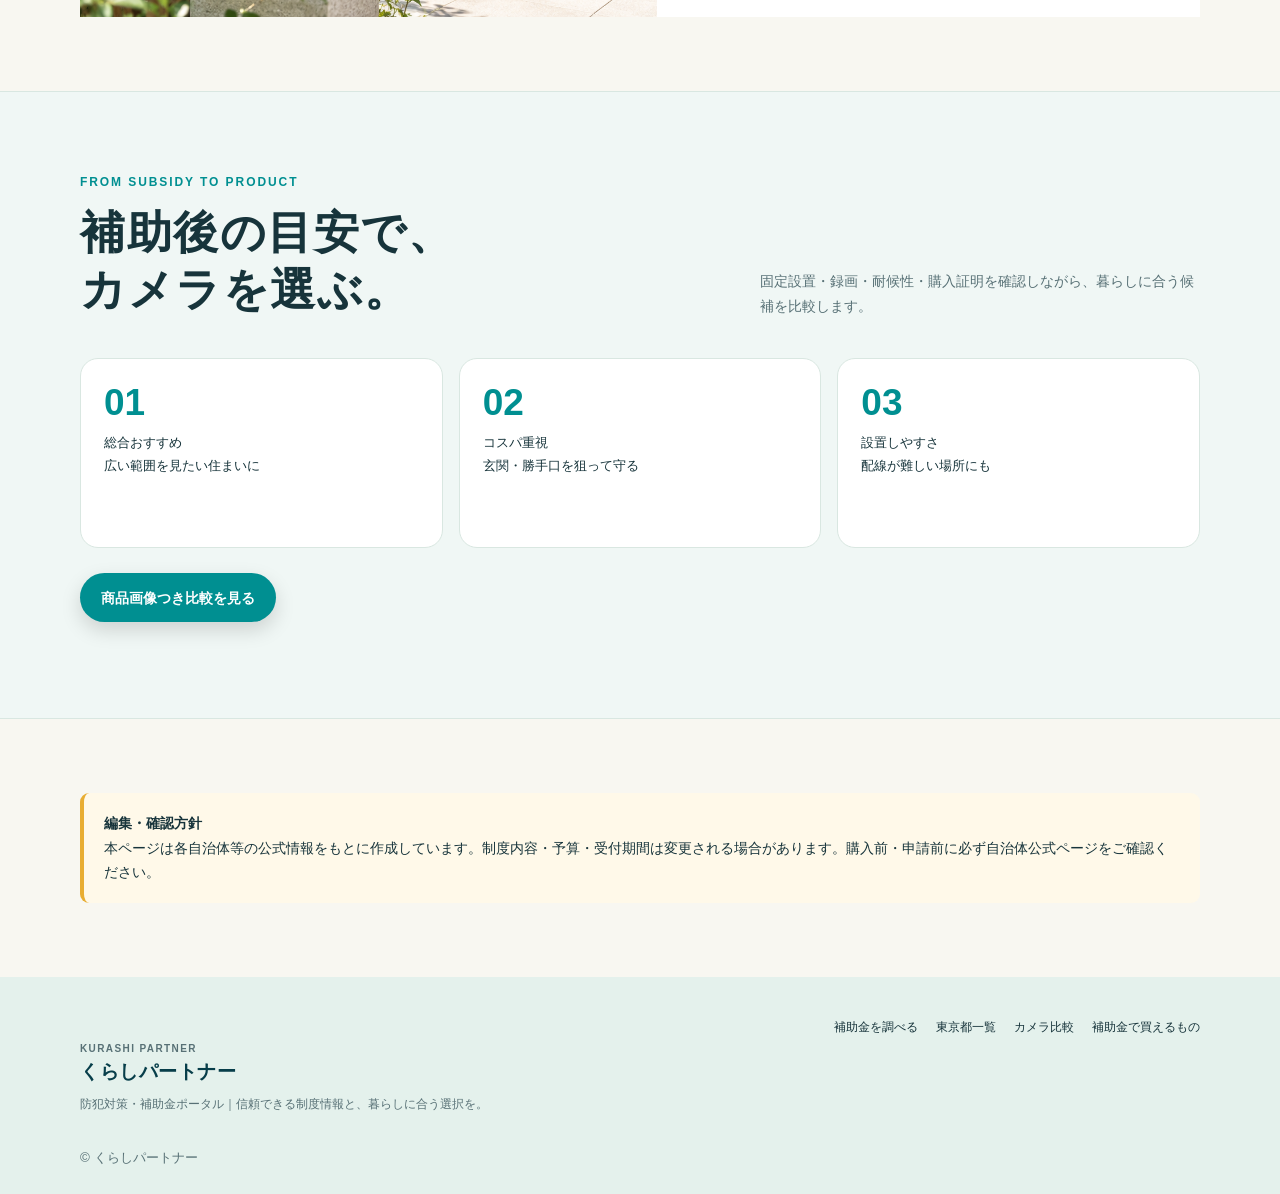
==== commit 91178a70: "fix: normalize camera comparison cards" ====
--- a/security/index.html
+++ b/security/index.html
@@ -1,5 +1,5 @@
 <!doctype html>
-<html lang="ja"><head><meta charset="utf-8"><meta name="viewport" content="width=device-width,initial-scale=1"><title>防犯対策・補助金ポータル｜くらしパートナー</title><meta name="description" content="防犯カメラ・録画インターホン・センサーライトなどの防犯対策に使える自治体補助金を、公式情報をもとに確認。まずはお住まいの地域を調べましょう。"><link rel="canonical" href="https://kurashi-partner-ku.com/security/"><meta property="og:locale" content="ja_JP"><meta property="og:type" content="website"><meta property="og:site_name" content="くらしパートナー"><meta property="og:title" content="防犯対策・補助金ポータル｜くらしパートナー"><meta property="og:description" content="あなたの街、防犯対策にいくら補助される？"><meta property="og:url" content="https://kurashi-partner-ku.com/security/"><meta property="og:image" content="https://kurashi-partner-ku.com/assets/security/home-security-hero.png"><meta name="twitter:card" content="summary_large_image"><link rel="stylesheet" href="../assets/security/security.css"><script type="application/ld+json">{"@context":"https://schema.org","@type":"WebPage","name":"防犯対策・補助金ポータル","dateModified":"2026-10-05","publisher":{"@type":"Organization","name":"くらしパートナー"}}</script><script defer src="../assets/analytics.js"></script><script defer src="../assets/security/security-data.js?v=20261006-4"></script><script defer src="../assets/security/security.js?v=20261006-4"></script></head>
+<html lang="ja"><head><meta charset="utf-8"><meta name="viewport" content="width=device-width,initial-scale=1"><title>防犯対策・補助金ポータル｜くらしパートナー</title><meta name="description" content="防犯カメラ・録画インターホン・センサーライトなどの防犯対策に使える自治体補助金を、公式情報をもとに確認。まずはお住まいの地域を調べましょう。"><link rel="canonical" href="https://kurashi-partner-ku.com/security/"><meta property="og:locale" content="ja_JP"><meta property="og:type" content="website"><meta property="og:site_name" content="くらしパートナー"><meta property="og:title" content="防犯対策・補助金ポータル｜くらしパートナー"><meta property="og:description" content="あなたの街、防犯対策にいくら補助される？"><meta property="og:url" content="https://kurashi-partner-ku.com/security/"><meta property="og:image" content="https://kurashi-partner-ku.com/assets/security/home-security-hero.png"><meta name="twitter:card" content="summary_large_image"><link rel="stylesheet" href="../assets/security/security.css?v=20261006-5"><script type="application/ld+json">{"@context":"https://schema.org","@type":"WebPage","name":"防犯対策・補助金ポータル","dateModified":"2026-10-05","publisher":{"@type":"Organization","name":"くらしパートナー"}}</script><script defer src="../assets/analytics.js"></script><script defer src="../assets/security/security-data.js?v=20261006-5"></script><script defer src="../assets/security/security.js?v=20261006-5"></script></head>
 <body data-root="../"><a class="s-skip" href="#content">本文へ</a><header class="s-header"><div class="s-shell s-header-in"><a class="s-brand" href="../" aria-label="くらしパートナー ホーム"><small>KURASHI PARTNER</small>くらしパートナー</a><button class="s-menu" type="button" aria-expanded="false" aria-label="メニューを開く">☰ メニュー</button><nav class="s-nav" aria-label="防犯ポータルナビ"><a href="./">補助金を調べる</a><a href="tokyo/">東京都一覧</a><a href="camera/">カメラ比較</a><a href="../#subsidy">補助金で買えるもの</a></nav></div></header>
 <main id="content"><section class="s-hero"><div class="s-shell s-hero-in"><p class="s-eyebrow">SECURITY &amp; SUBSIDY GUIDE</p><h1>防犯カメラ、<br>補助金で買える<br>かもしれません。</h1><p class="s-hero-lead">まず知りたいのは、何を買うかではなく、<br>あなたの自治体でいくら補助されるか。</p><div class="s-actions"><a class="s-button" href="#area">自治体から補助金を調べる</a><a class="s-button alt" href="camera/">補助後の目安で比較する</a></div><p class="s-note">制度要件・予算・受付状況は変更されます。購入前に自治体公式情報をご確認ください。</p></div></section>
 <section class="s-section"><div class="s-shell"><div class="s-heading"><div><p class="s-eyebrow">OFFICIAL DATA / 2025</p><h2 class="s-h2">数字で、いまを知る。</h2></div><p>まずは要点だけ。詳しい出典は下にまとめています。</p></div><div class="s-stat-grid impact"><article class="s-stat s-reveal"><p class="s-stat-label">住宅対象侵入窃盗</p><div class="s-odometer"><strong data-odometer="17152">17,152</strong><b>件</b></div></article><article class="s-stat s-reveal"><p class="s-stat-label">1日あたり</p><div class="s-odometer"><strong data-odometer="47">47</strong><b>件</b></div></article><article class="s-stat s-reveal"><p class="s-stat-label">前年比</p><div class="s-odometer"><strong>+7.2</strong><b>%</b></div></article></div><p class="s-source">出典：<a href="https://www.npa.go.jp/safetylife/seianki26/theme_a/a_b_1_main.html" target="_blank" rel="noopener noreferrer">警察庁「住まいる防犯110番」</a>（令和7年確定値）。</p></div></section>
--- a/assets/security/security.css
+++ b/assets/security/security.css
@@ -11,5 +11,10 @@
 
 /* 自治体の制度要点。行政用の分数ではなく、生活者が比較しやすい3項目で表示する。 */
 .s-muni-lead{display:block}.s-grant-summary{display:grid;grid-template-columns:1.08fr 1fr 1fr;overflow:hidden;border:1px solid var(--s-line);border-radius:20px;background:#fff;box-shadow:0 12px 28px rgba(7,62,74,.07)}.s-grant-item{display:flex;min-height:178px;flex-direction:column;justify-content:center;padding:27px 29px;border-left:1px solid var(--s-line)}.s-grant-item:first-child{border-left:0}.s-grant-item>span{color:var(--s-muted);font-size:12px;font-weight:800;letter-spacing:.06em}.s-grant-item strong{display:block;margin:4px 0;color:var(--s-navy);font-size:clamp(34px,4vw,49px);line-height:1.12;letter-spacing:-.04em}.s-grant-item strong em{margin-right:5px;color:var(--s-teal);font-size:.45em;font-style:normal;letter-spacing:0}.s-grant-item small{color:var(--s-muted);font-size:12px;line-height:1.5}.s-grant-max{background:var(--s-navy)}.s-grant-max>span,.s-grant-max small{color:#b8e2dd}.s-grant-max strong{color:#fff}.s-grant-max strong em{color:#9ee8de}.s-grant-status .s-status{align-self:flex-start;margin:8px 0 6px;font-size:14px}.s-grant-status .s-update{display:none}.s-grant-note{margin:12px 4px 0;color:var(--s-muted);font-size:12px}.s-product-image{background:#fff}.s-product-image .s-product-photo-link{display:block;width:100%;height:100%;text-decoration:none}.s-product-image .s-product-photo-link img{display:block;width:100%;height:100%;object-fit:contain;padding:12px}.s-product-image .s-product-photo-link small{z-index:1}.s-product-mini .s-product-image .s-product-photo-link img{padding:9px}.s-product-mini .s-product-image{background:linear-gradient(135deg,#f4faf8,#edf4f4)}
+
+/* 比較ページの商品一覧：カード幅と画像領域をそろえ、通常のレスポンシブグリッドで表示する。 */
+.s-product-grid[data-product-root]{grid-template-columns:repeat(3,minmax(0,1fr));align-items:stretch;gap:20px}.s-product-grid[data-product-root] .s-product{width:100%;min-width:0}.s-product-grid[data-product-root] .s-product-image{display:grid;place-items:center;height:220px;background:linear-gradient(135deg,#f7fbfa,#edf6f4);border-bottom:1px solid var(--s-line)}.s-product-grid[data-product-root] .s-product-image .s-product-photo-link{display:grid;place-items:center}.s-product-grid[data-product-root] .s-product-image .s-product-photo-link img{width:100%;height:100%;object-fit:contain;object-position:center;padding:20px}.s-product-grid[data-product-root] .s-product-image small{right:12px;bottom:10px}.s-product-grid[data-product-root] .s-product-body{display:flex;flex:1;flex-direction:column}.s-product-grid[data-product-root] .s-product-actions{margin-top:auto;padding-top:14px}
+@media(max-width:820px){.s-product-grid[data-product-root]{grid-template-columns:repeat(2,minmax(0,1fr))}}
+@media(max-width:640px){.s-product-grid[data-product-root]{grid-template-columns:1fr;gap:16px}.s-product-grid[data-product-root] .s-product-image{height:245px}.s-product-grid[data-product-root] .s-product-image .s-product-photo-link img{padding:22px}}
 @media(max-width:820px){.s-grant-summary{grid-template-columns:repeat(3,1fr)}.s-grant-item{min-height:154px;padding:20px}.s-grant-item strong{font-size:34px}}
 @media(max-width:580px){.s-grant-summary{grid-template-columns:1fr}.s-grant-item{min-height:0;padding:22px;border-top:1px solid var(--s-line);border-left:0}.s-grant-item:first-child{border-top:0}.s-grant-item strong{font-size:38px}.s-grant-status .s-status{margin-bottom:2px}}
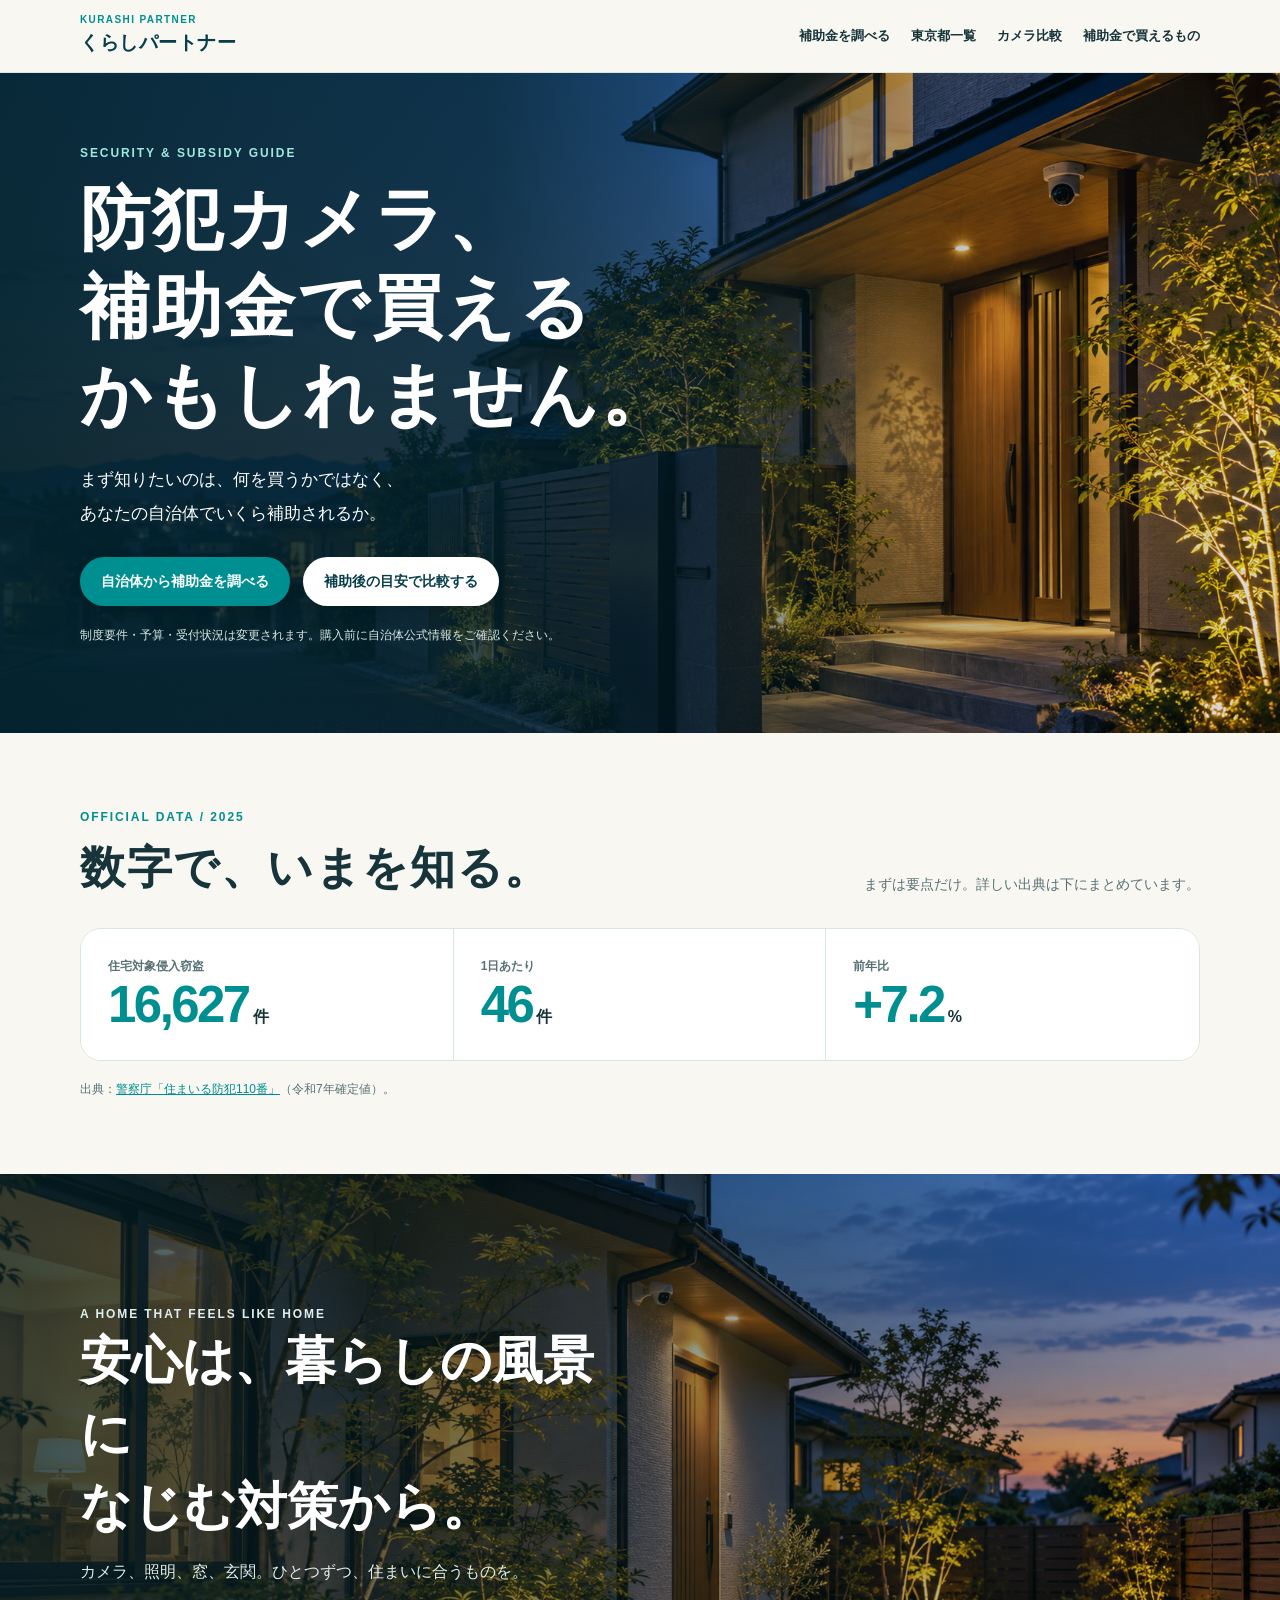
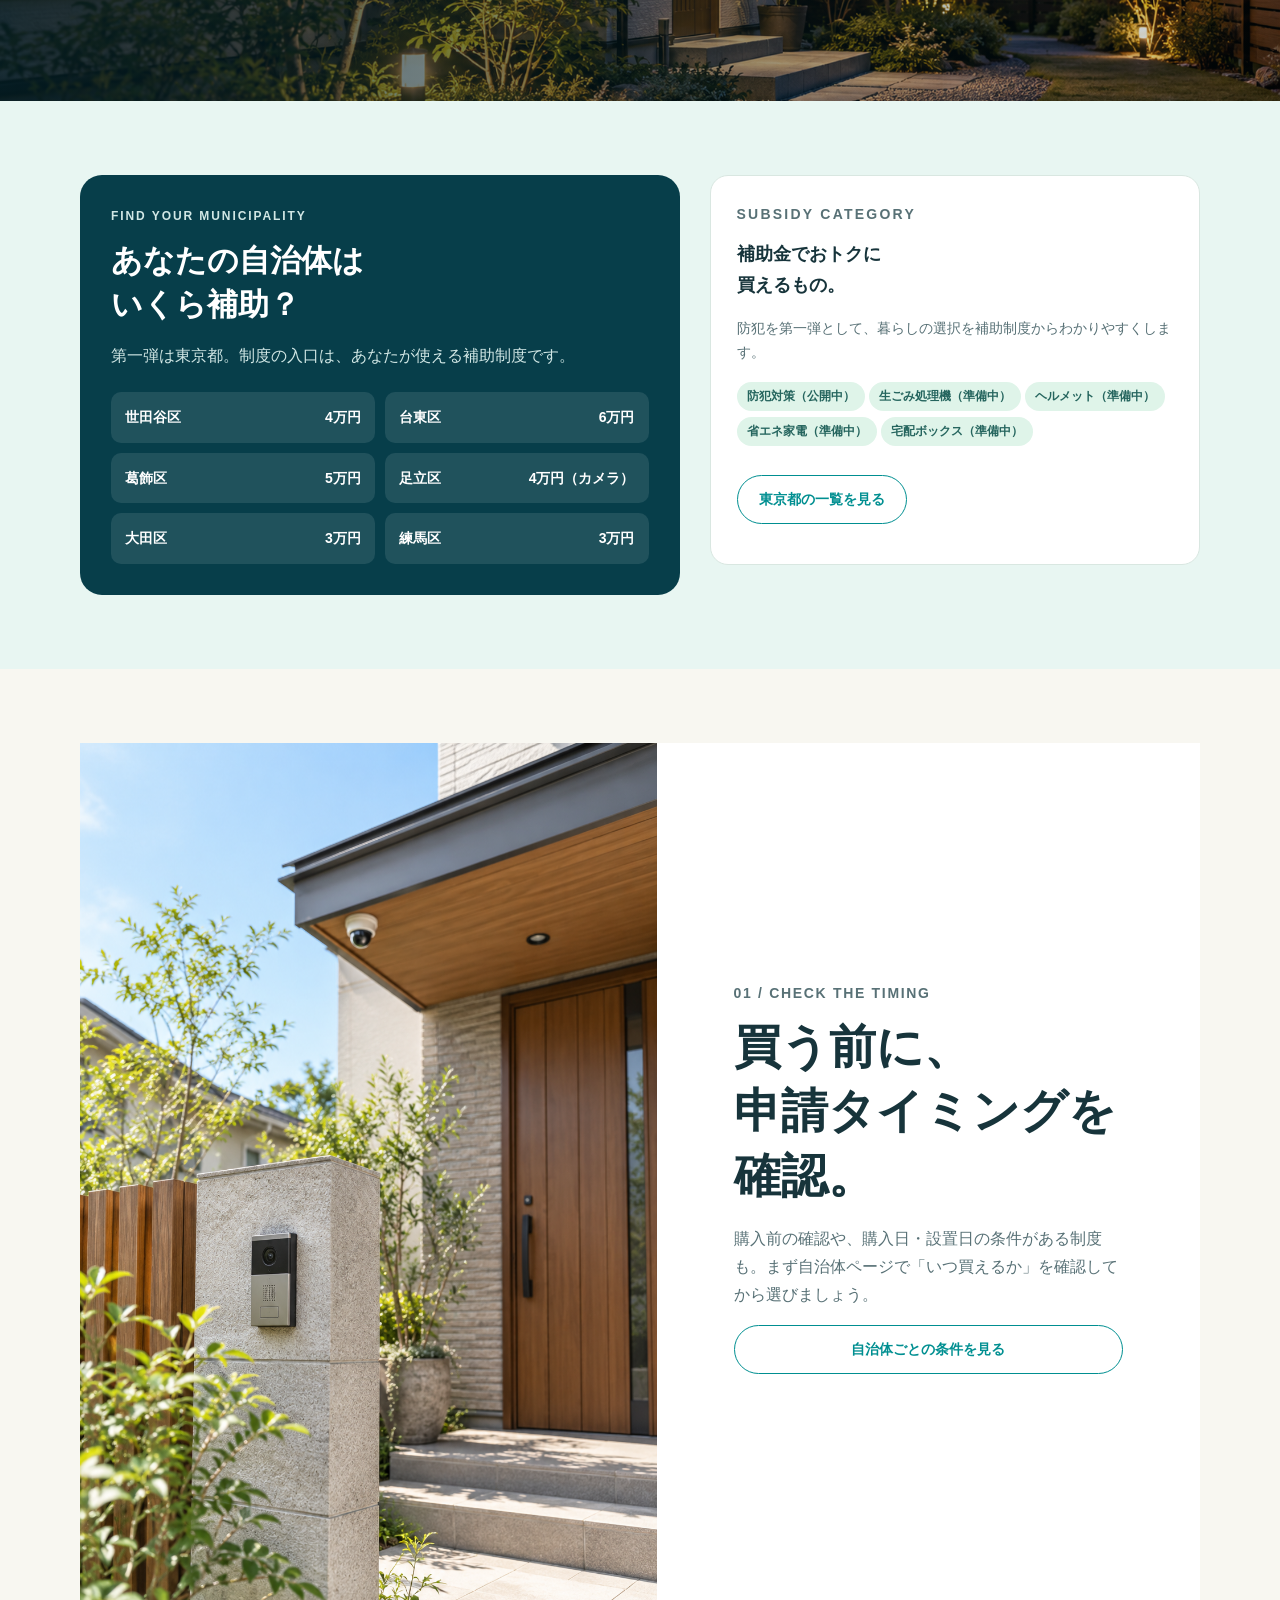
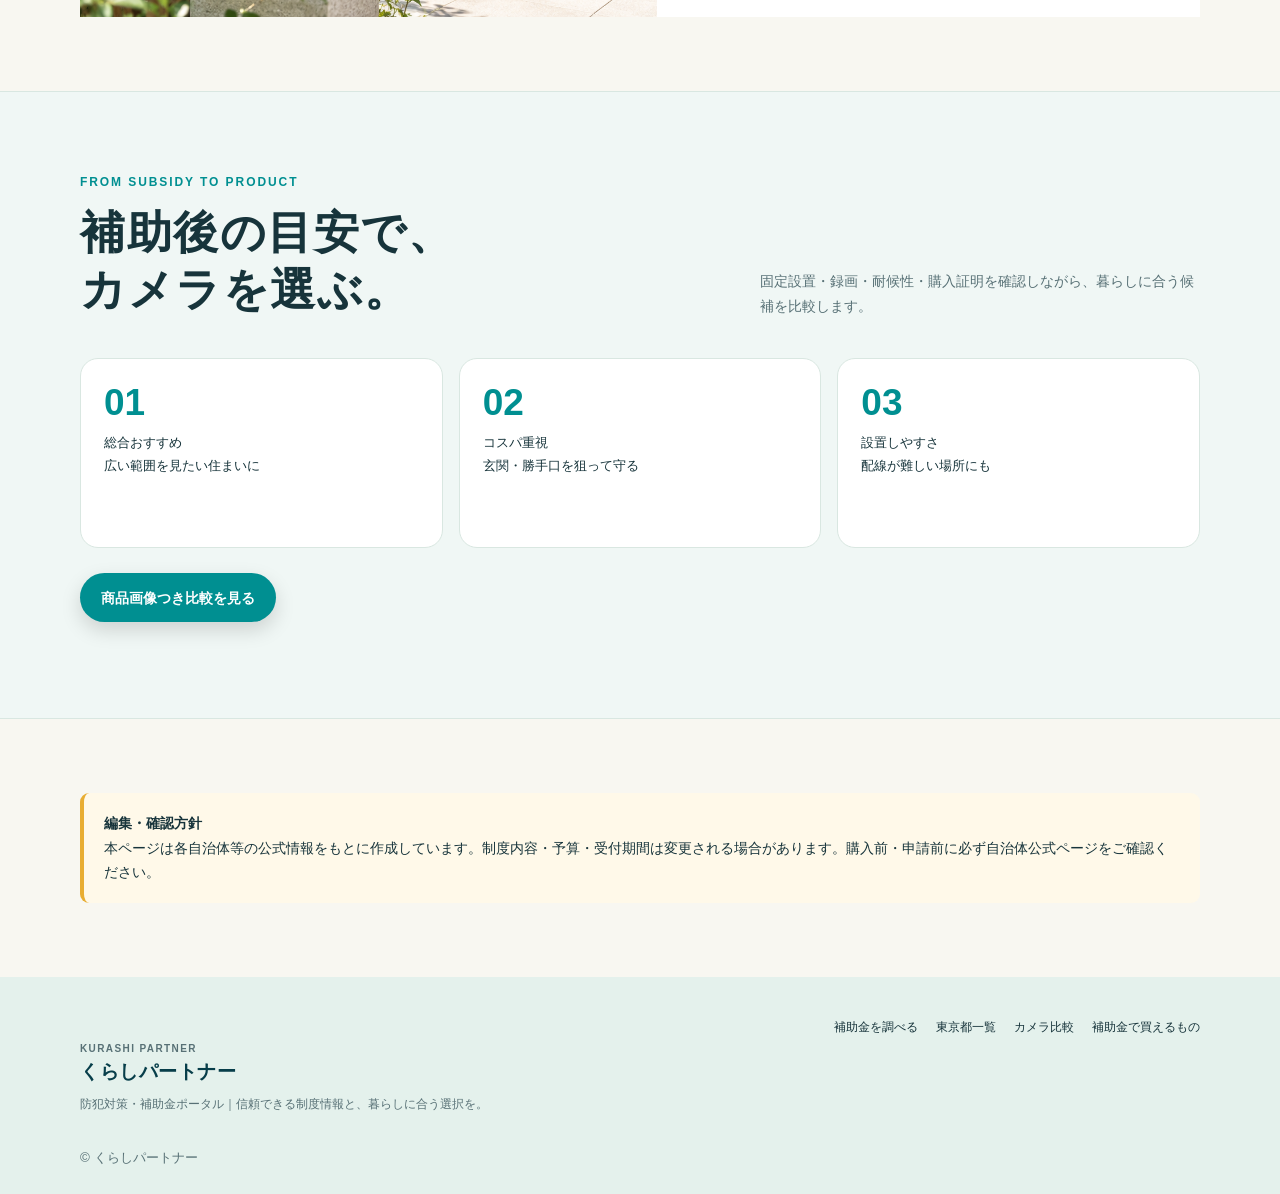
==== commit 0e621a50: "fix: render all comparison product photos" ====
--- a/security/index.html
+++ b/security/index.html
@@ -1,5 +1,5 @@
 <!doctype html>
-<html lang="ja"><head><meta charset="utf-8"><meta name="viewport" content="width=device-width,initial-scale=1"><title>防犯対策・補助金ポータル｜くらしパートナー</title><meta name="description" content="防犯カメラ・録画インターホン・センサーライトなどの防犯対策に使える自治体補助金を、公式情報をもとに確認。まずはお住まいの地域を調べましょう。"><link rel="canonical" href="https://kurashi-partner-ku.com/security/"><meta property="og:locale" content="ja_JP"><meta property="og:type" content="website"><meta property="og:site_name" content="くらしパートナー"><meta property="og:title" content="防犯対策・補助金ポータル｜くらしパートナー"><meta property="og:description" content="あなたの街、防犯対策にいくら補助される？"><meta property="og:url" content="https://kurashi-partner-ku.com/security/"><meta property="og:image" content="https://kurashi-partner-ku.com/assets/security/home-security-hero.png"><meta name="twitter:card" content="summary_large_image"><link rel="stylesheet" href="../assets/security/security.css?v=20261006-5"><script type="application/ld+json">{"@context":"https://schema.org","@type":"WebPage","name":"防犯対策・補助金ポータル","dateModified":"2026-10-05","publisher":{"@type":"Organization","name":"くらしパートナー"}}</script><script defer src="../assets/analytics.js"></script><script defer src="../assets/security/security-data.js?v=20261006-5"></script><script defer src="../assets/security/security.js?v=20261006-5"></script></head>
+<html lang="ja"><head><meta charset="utf-8"><meta name="viewport" content="width=device-width,initial-scale=1"><title>防犯対策・補助金ポータル｜くらしパートナー</title><meta name="description" content="防犯カメラ・録画インターホン・センサーライトなどの防犯対策に使える自治体補助金を、公式情報をもとに確認。まずはお住まいの地域を調べましょう。"><link rel="canonical" href="https://kurashi-partner-ku.com/security/"><meta property="og:locale" content="ja_JP"><meta property="og:type" content="website"><meta property="og:site_name" content="くらしパートナー"><meta property="og:title" content="防犯対策・補助金ポータル｜くらしパートナー"><meta property="og:description" content="あなたの街、防犯対策にいくら補助される？"><meta property="og:url" content="https://kurashi-partner-ku.com/security/"><meta property="og:image" content="https://kurashi-partner-ku.com/assets/security/home-security-hero.png"><meta name="twitter:card" content="summary_large_image"><link rel="stylesheet" href="../assets/security/security.css?v=20261006-5"><script type="application/ld+json">{"@context":"https://schema.org","@type":"WebPage","name":"防犯対策・補助金ポータル","dateModified":"2026-10-05","publisher":{"@type":"Organization","name":"くらしパートナー"}}</script><script defer src="../assets/analytics.js"></script><script defer src="../assets/security/security-data.js?v=20261006-5"></script><script defer src="../assets/security/security.js?v=20261006-6"></script></head>
 <body data-root="../"><a class="s-skip" href="#content">本文へ</a><header class="s-header"><div class="s-shell s-header-in"><a class="s-brand" href="../" aria-label="くらしパートナー ホーム"><small>KURASHI PARTNER</small>くらしパートナー</a><button class="s-menu" type="button" aria-expanded="false" aria-label="メニューを開く">☰ メニュー</button><nav class="s-nav" aria-label="防犯ポータルナビ"><a href="./">補助金を調べる</a><a href="tokyo/">東京都一覧</a><a href="camera/">カメラ比較</a><a href="../#subsidy">補助金で買えるもの</a></nav></div></header>
 <main id="content"><section class="s-hero"><div class="s-shell s-hero-in"><p class="s-eyebrow">SECURITY &amp; SUBSIDY GUIDE</p><h1>防犯カメラ、<br>補助金で買える<br>かもしれません。</h1><p class="s-hero-lead">まず知りたいのは、何を買うかではなく、<br>あなたの自治体でいくら補助されるか。</p><div class="s-actions"><a class="s-button" href="#area">自治体から補助金を調べる</a><a class="s-button alt" href="camera/">補助後の目安で比較する</a></div><p class="s-note">制度要件・予算・受付状況は変更されます。購入前に自治体公式情報をご確認ください。</p></div></section>
 <section class="s-section"><div class="s-shell"><div class="s-heading"><div><p class="s-eyebrow">OFFICIAL DATA / 2025</p><h2 class="s-h2">数字で、いまを知る。</h2></div><p>まずは要点だけ。詳しい出典は下にまとめています。</p></div><div class="s-stat-grid impact"><article class="s-stat s-reveal"><p class="s-stat-label">住宅対象侵入窃盗</p><div class="s-odometer"><strong data-odometer="17152">17,152</strong><b>件</b></div></article><article class="s-stat s-reveal"><p class="s-stat-label">1日あたり</p><div class="s-odometer"><strong data-odometer="47">47</strong><b>件</b></div></article><article class="s-stat s-reveal"><p class="s-stat-label">前年比</p><div class="s-odometer"><strong>+7.2</strong><b>%</b></div></article></div><p class="s-source">出典：<a href="https://www.npa.go.jp/safetylife/seianki26/theme_a/a_b_1_main.html" target="_blank" rel="noopener noreferrer">警察庁「住まいる防犯110番」</a>（令和7年確定値）。</p></div></section>
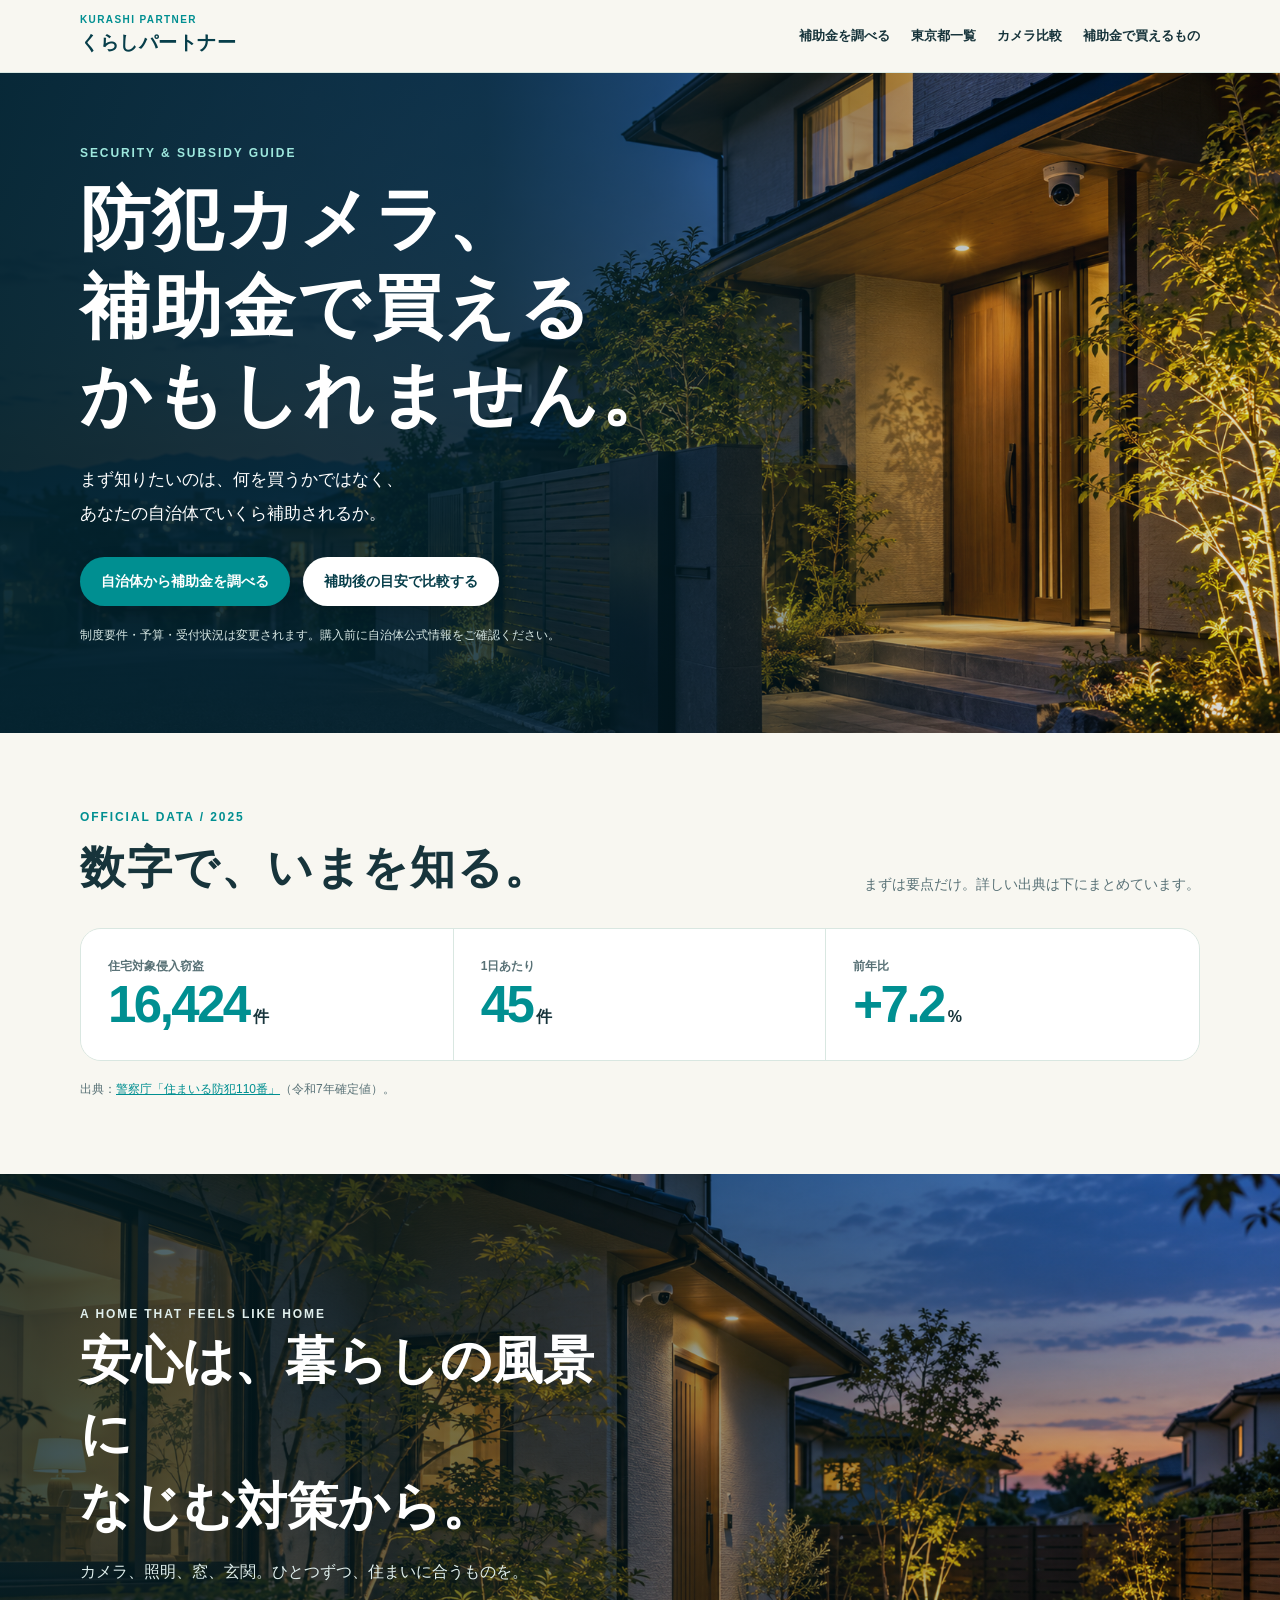
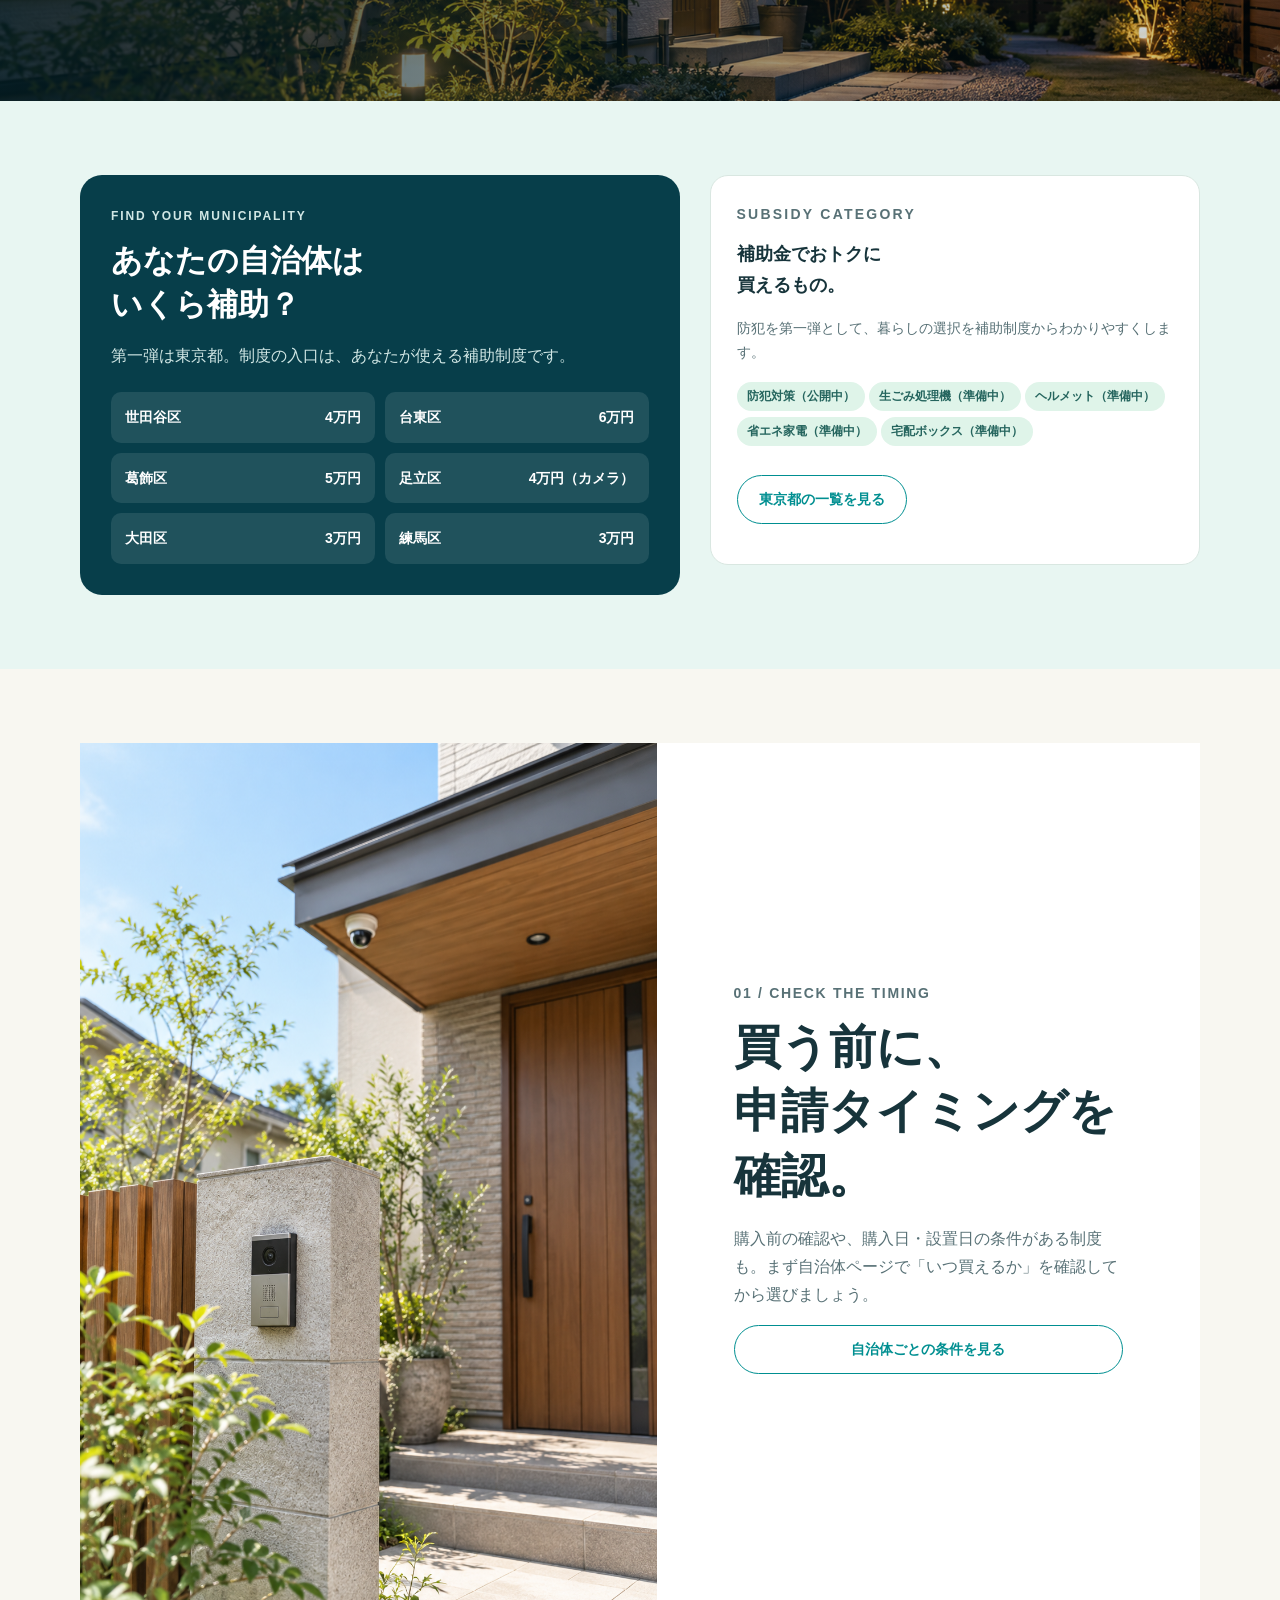
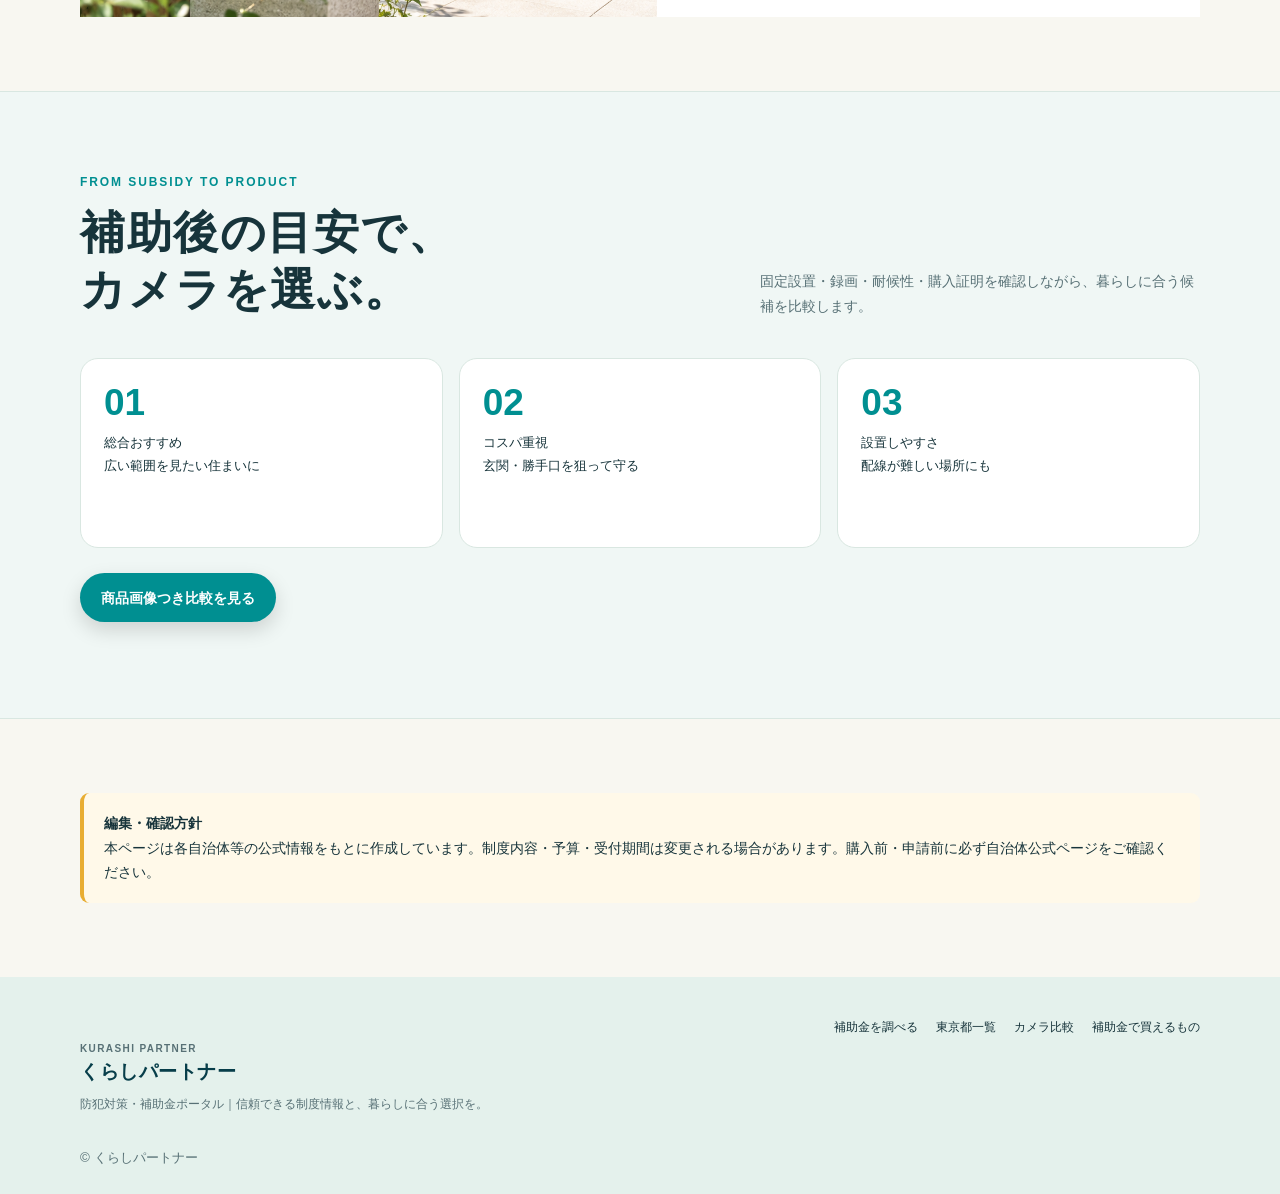
==== commit 242300cc: "fix: load Ring comparison image" ====
--- a/security/index.html
+++ b/security/index.html
@@ -1,5 +1,5 @@
 <!doctype html>
-<html lang="ja"><head><meta charset="utf-8"><meta name="viewport" content="width=device-width,initial-scale=1"><title>防犯対策・補助金ポータル｜くらしパートナー</title><meta name="description" content="防犯カメラ・録画インターホン・センサーライトなどの防犯対策に使える自治体補助金を、公式情報をもとに確認。まずはお住まいの地域を調べましょう。"><link rel="canonical" href="https://kurashi-partner-ku.com/security/"><meta property="og:locale" content="ja_JP"><meta property="og:type" content="website"><meta property="og:site_name" content="くらしパートナー"><meta property="og:title" content="防犯対策・補助金ポータル｜くらしパートナー"><meta property="og:description" content="あなたの街、防犯対策にいくら補助される？"><meta property="og:url" content="https://kurashi-partner-ku.com/security/"><meta property="og:image" content="https://kurashi-partner-ku.com/assets/security/home-security-hero.png"><meta name="twitter:card" content="summary_large_image"><link rel="stylesheet" href="../assets/security/security.css?v=20261006-5"><script type="application/ld+json">{"@context":"https://schema.org","@type":"WebPage","name":"防犯対策・補助金ポータル","dateModified":"2026-10-05","publisher":{"@type":"Organization","name":"くらしパートナー"}}</script><script defer src="../assets/analytics.js"></script><script defer src="../assets/security/security-data.js?v=20261006-5"></script><script defer src="../assets/security/security.js?v=20261006-6"></script></head>
+<html lang="ja"><head><meta charset="utf-8"><meta name="viewport" content="width=device-width,initial-scale=1"><title>防犯対策・補助金ポータル｜くらしパートナー</title><meta name="description" content="防犯カメラ・録画インターホン・センサーライトなどの防犯対策に使える自治体補助金を、公式情報をもとに確認。まずはお住まいの地域を調べましょう。"><link rel="canonical" href="https://kurashi-partner-ku.com/security/"><meta property="og:locale" content="ja_JP"><meta property="og:type" content="website"><meta property="og:site_name" content="くらしパートナー"><meta property="og:title" content="防犯対策・補助金ポータル｜くらしパートナー"><meta property="og:description" content="あなたの街、防犯対策にいくら補助される？"><meta property="og:url" content="https://kurashi-partner-ku.com/security/"><meta property="og:image" content="https://kurashi-partner-ku.com/assets/security/home-security-hero.png"><meta name="twitter:card" content="summary_large_image"><link rel="stylesheet" href="../assets/security/security.css?v=20261006-5"><script type="application/ld+json">{"@context":"https://schema.org","@type":"WebPage","name":"防犯対策・補助金ポータル","dateModified":"2026-10-05","publisher":{"@type":"Organization","name":"くらしパートナー"}}</script><script defer src="../assets/analytics.js"></script><script defer src="../assets/security/security-data.js?v=20261006-5"></script><script defer src="../assets/security/security.js?v=20261006-7"></script></head>
 <body data-root="../"><a class="s-skip" href="#content">本文へ</a><header class="s-header"><div class="s-shell s-header-in"><a class="s-brand" href="../" aria-label="くらしパートナー ホーム"><small>KURASHI PARTNER</small>くらしパートナー</a><button class="s-menu" type="button" aria-expanded="false" aria-label="メニューを開く">☰ メニュー</button><nav class="s-nav" aria-label="防犯ポータルナビ"><a href="./">補助金を調べる</a><a href="tokyo/">東京都一覧</a><a href="camera/">カメラ比較</a><a href="../#subsidy">補助金で買えるもの</a></nav></div></header>
 <main id="content"><section class="s-hero"><div class="s-shell s-hero-in"><p class="s-eyebrow">SECURITY &amp; SUBSIDY GUIDE</p><h1>防犯カメラ、<br>補助金で買える<br>かもしれません。</h1><p class="s-hero-lead">まず知りたいのは、何を買うかではなく、<br>あなたの自治体でいくら補助されるか。</p><div class="s-actions"><a class="s-button" href="#area">自治体から補助金を調べる</a><a class="s-button alt" href="camera/">補助後の目安で比較する</a></div><p class="s-note">制度要件・予算・受付状況は変更されます。購入前に自治体公式情報をご確認ください。</p></div></section>
 <section class="s-section"><div class="s-shell"><div class="s-heading"><div><p class="s-eyebrow">OFFICIAL DATA / 2025</p><h2 class="s-h2">数字で、いまを知る。</h2></div><p>まずは要点だけ。詳しい出典は下にまとめています。</p></div><div class="s-stat-grid impact"><article class="s-stat s-reveal"><p class="s-stat-label">住宅対象侵入窃盗</p><div class="s-odometer"><strong data-odometer="17152">17,152</strong><b>件</b></div></article><article class="s-stat s-reveal"><p class="s-stat-label">1日あたり</p><div class="s-odometer"><strong data-odometer="47">47</strong><b>件</b></div></article><article class="s-stat s-reveal"><p class="s-stat-label">前年比</p><div class="s-odometer"><strong>+7.2</strong><b>%</b></div></article></div><p class="s-source">出典：<a href="https://www.npa.go.jp/safetylife/seianki26/theme_a/a_b_1_main.html" target="_blank" rel="noopener noreferrer">警察庁「住まいる防犯110番」</a>（令和7年確定値）。</p></div></section>
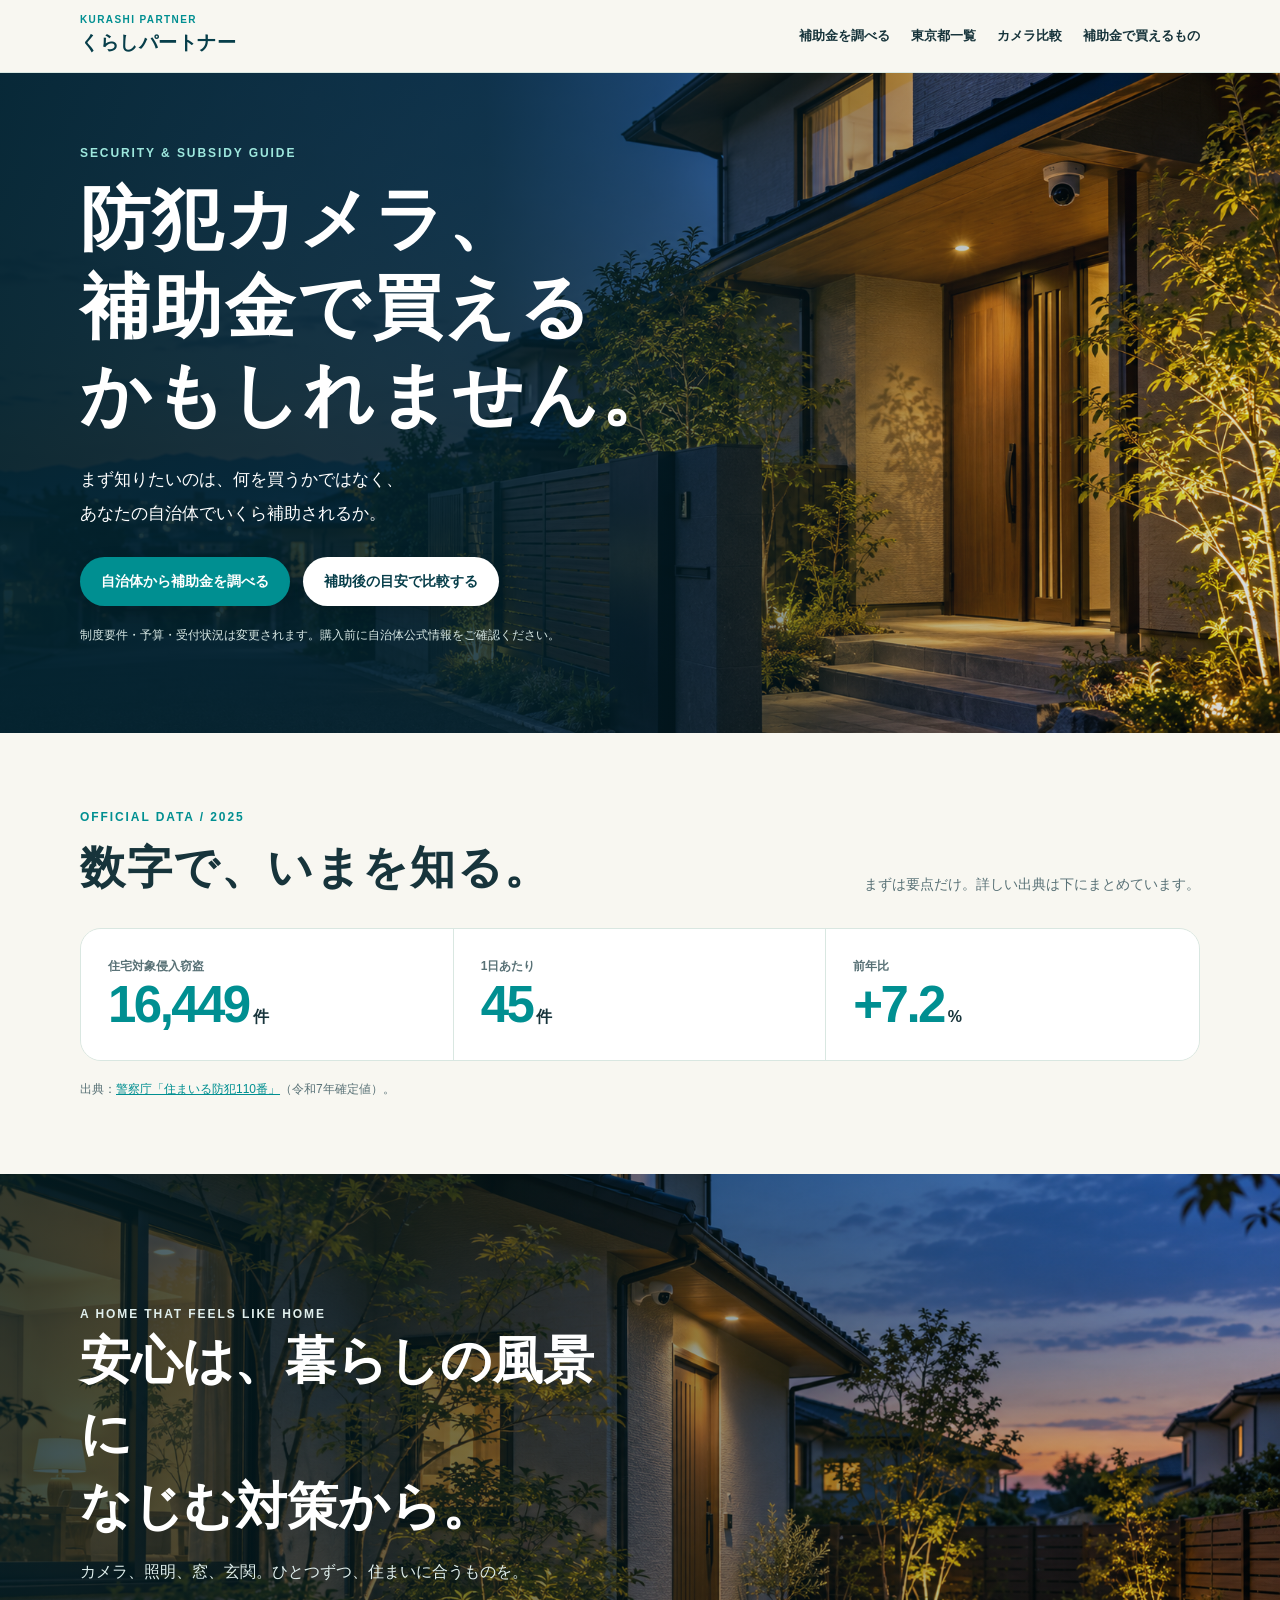
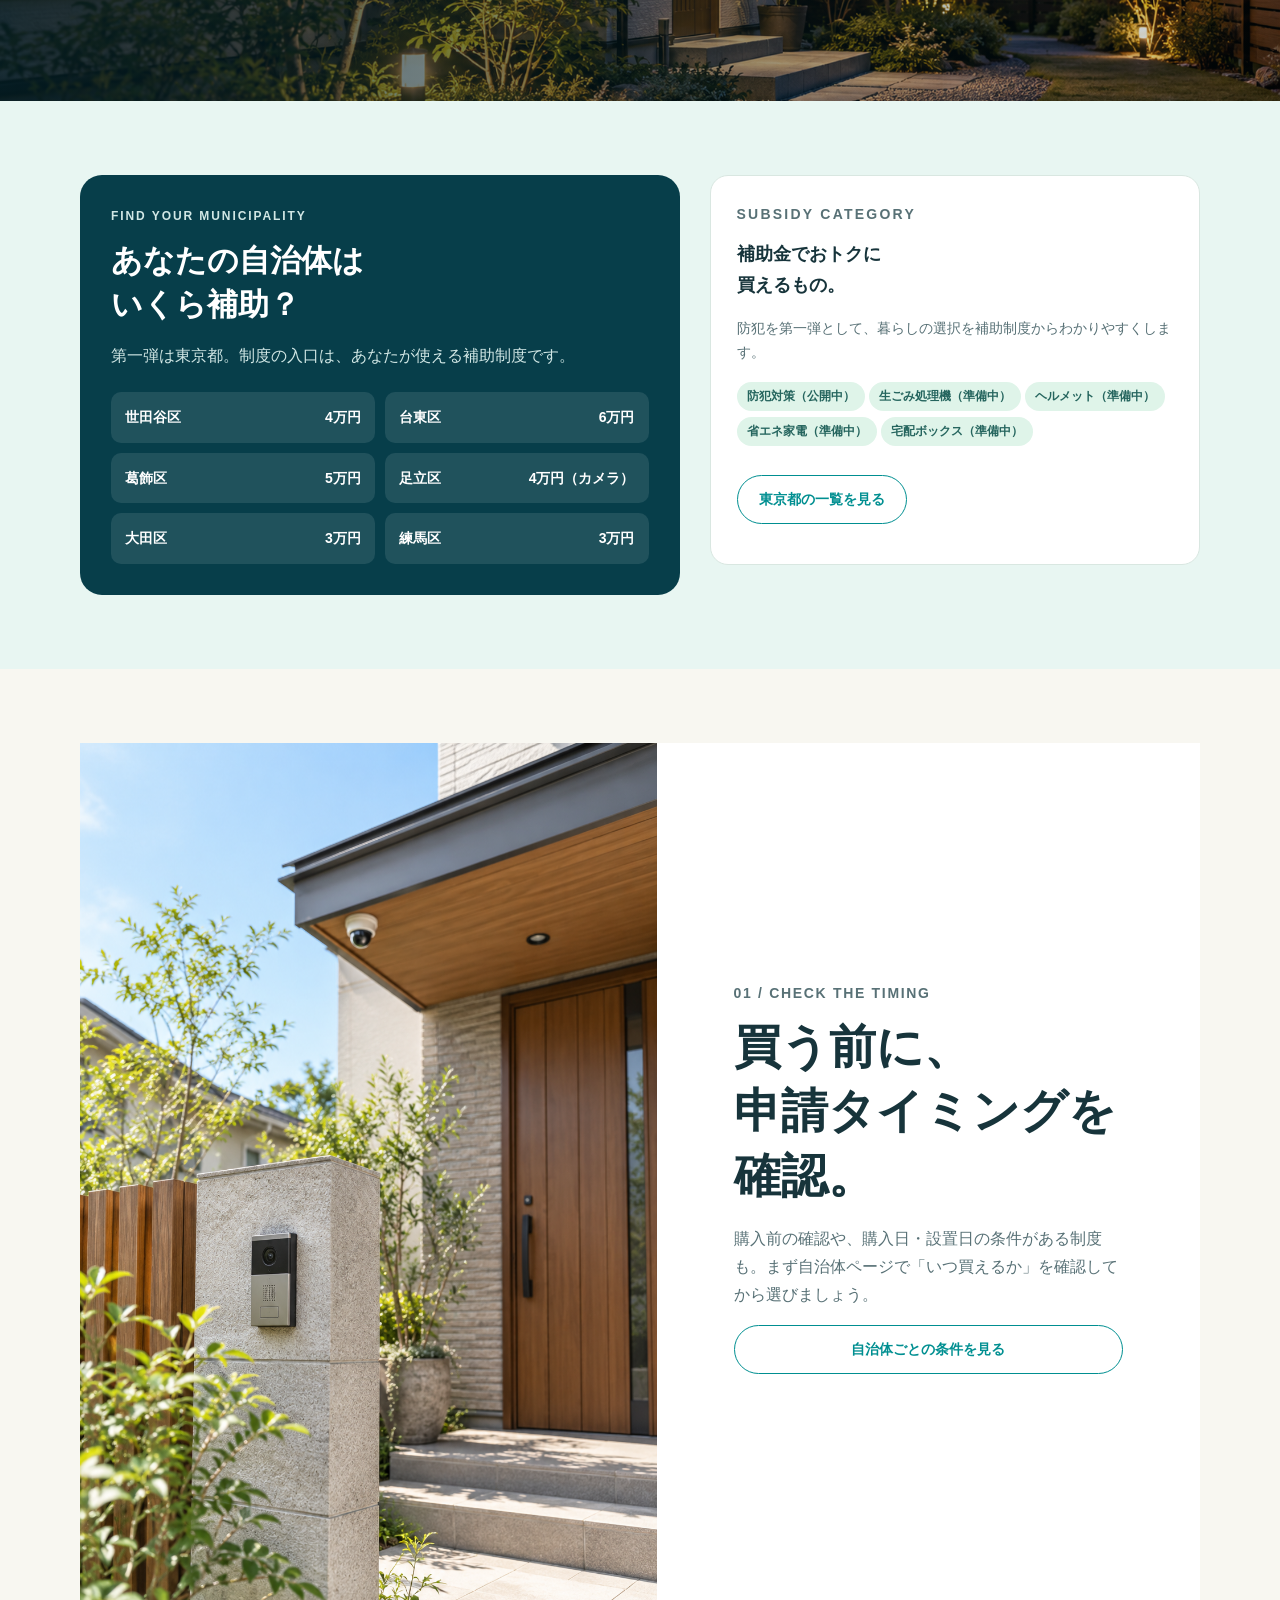
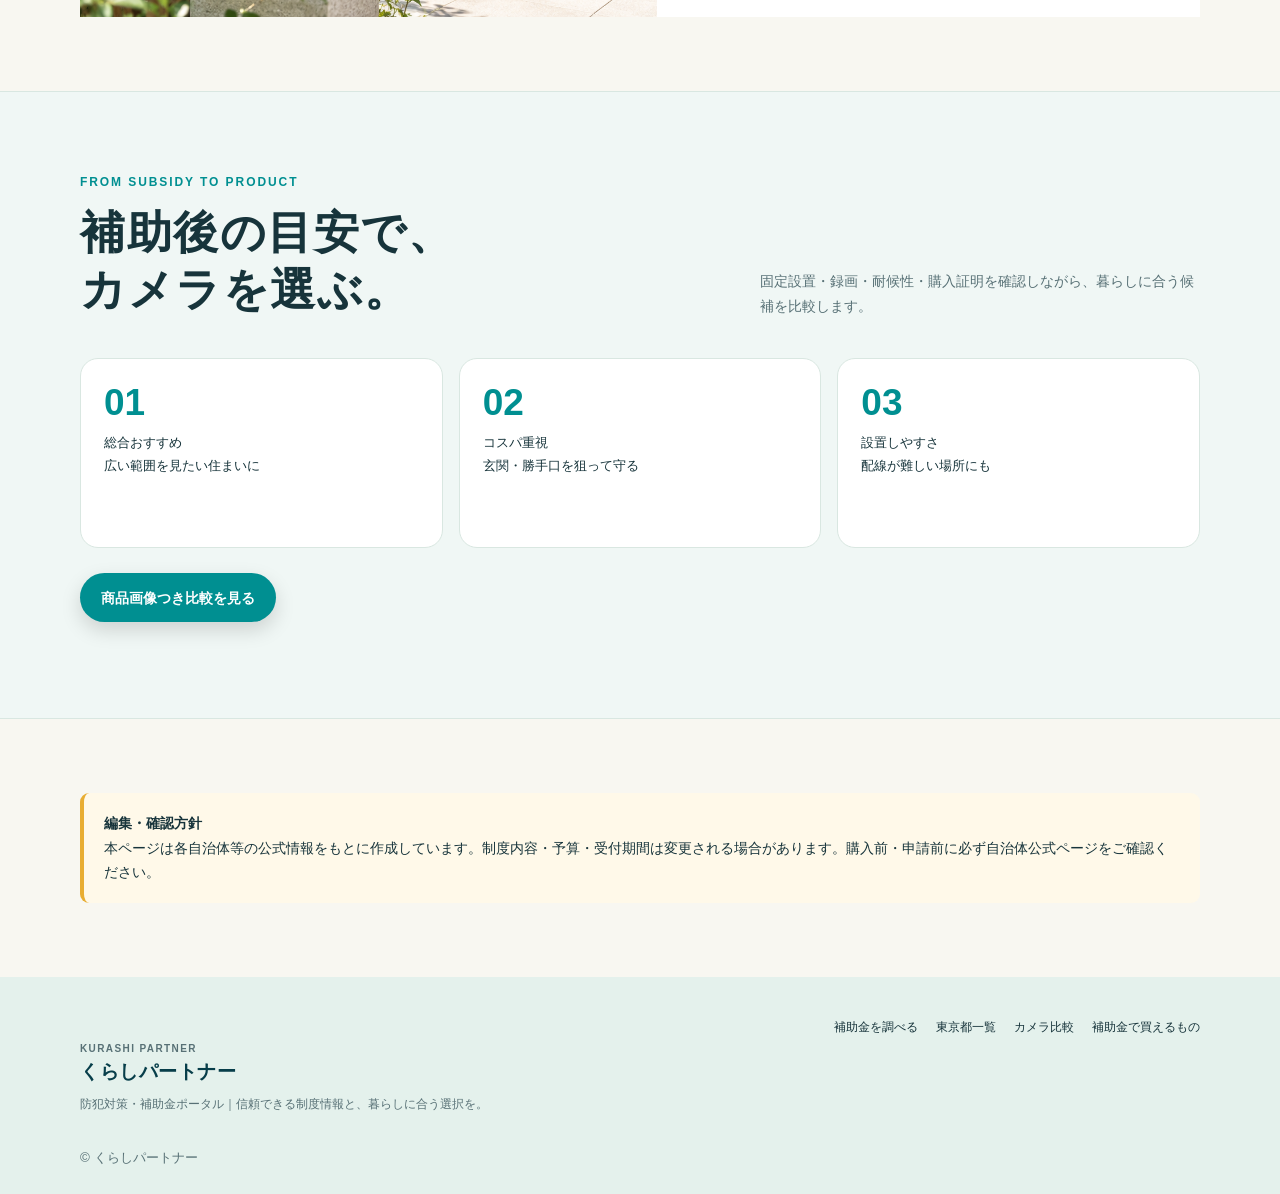
==== commit 8f8afdbc: "fix: compact camera cards and contain product photos" ====
--- a/security/index.html
+++ b/security/index.html
@@ -1,5 +1,5 @@
 <!doctype html>
-<html lang="ja"><head><meta charset="utf-8"><meta name="viewport" content="width=device-width,initial-scale=1"><title>防犯対策・補助金ポータル｜くらしパートナー</title><meta name="description" content="防犯カメラ・録画インターホン・センサーライトなどの防犯対策に使える自治体補助金を、公式情報をもとに確認。まずはお住まいの地域を調べましょう。"><link rel="canonical" href="https://kurashi-partner-ku.com/security/"><meta property="og:locale" content="ja_JP"><meta property="og:type" content="website"><meta property="og:site_name" content="くらしパートナー"><meta property="og:title" content="防犯対策・補助金ポータル｜くらしパートナー"><meta property="og:description" content="あなたの街、防犯対策にいくら補助される？"><meta property="og:url" content="https://kurashi-partner-ku.com/security/"><meta property="og:image" content="https://kurashi-partner-ku.com/assets/security/home-security-hero.png"><meta name="twitter:card" content="summary_large_image"><link rel="stylesheet" href="../assets/security/security.css?v=20261006-5"><script type="application/ld+json">{"@context":"https://schema.org","@type":"WebPage","name":"防犯対策・補助金ポータル","dateModified":"2026-10-05","publisher":{"@type":"Organization","name":"くらしパートナー"}}</script><script defer src="../assets/analytics.js"></script><script defer src="../assets/security/security-data.js?v=20261006-5"></script><script defer src="../assets/security/security.js?v=20261006-7"></script></head>
+<html lang="ja"><head><meta charset="utf-8"><meta name="viewport" content="width=device-width,initial-scale=1"><title>防犯対策・補助金ポータル｜くらしパートナー</title><meta name="description" content="防犯カメラ・録画インターホン・センサーライトなどの防犯対策に使える自治体補助金を、公式情報をもとに確認。まずはお住まいの地域を調べましょう。"><link rel="canonical" href="https://kurashi-partner-ku.com/security/"><meta property="og:locale" content="ja_JP"><meta property="og:type" content="website"><meta property="og:site_name" content="くらしパートナー"><meta property="og:title" content="防犯対策・補助金ポータル｜くらしパートナー"><meta property="og:description" content="あなたの街、防犯対策にいくら補助される？"><meta property="og:url" content="https://kurashi-partner-ku.com/security/"><meta property="og:image" content="https://kurashi-partner-ku.com/assets/security/home-security-hero.png"><meta name="twitter:card" content="summary_large_image"><link rel="stylesheet" href="../assets/security/security.css?v=20261010-1"><script type="application/ld+json">{"@context":"https://schema.org","@type":"WebPage","name":"防犯対策・補助金ポータル","dateModified":"2026-10-05","publisher":{"@type":"Organization","name":"くらしパートナー"}}</script><script defer src="../assets/analytics.js"></script><script defer src="../assets/security/security-data.js?v=20261006-5"></script><script defer src="../assets/security/security.js?v=20261010-1"></script></head>
 <body data-root="../"><a class="s-skip" href="#content">本文へ</a><header class="s-header"><div class="s-shell s-header-in"><a class="s-brand" href="../" aria-label="くらしパートナー ホーム"><small>KURASHI PARTNER</small>くらしパートナー</a><button class="s-menu" type="button" aria-expanded="false" aria-label="メニューを開く">☰ メニュー</button><nav class="s-nav" aria-label="防犯ポータルナビ"><a href="./">補助金を調べる</a><a href="tokyo/">東京都一覧</a><a href="camera/">カメラ比較</a><a href="../#subsidy">補助金で買えるもの</a></nav></div></header>
 <main id="content"><section class="s-hero"><div class="s-shell s-hero-in"><p class="s-eyebrow">SECURITY &amp; SUBSIDY GUIDE</p><h1>防犯カメラ、<br>補助金で買える<br>かもしれません。</h1><p class="s-hero-lead">まず知りたいのは、何を買うかではなく、<br>あなたの自治体でいくら補助されるか。</p><div class="s-actions"><a class="s-button" href="#area">自治体から補助金を調べる</a><a class="s-button alt" href="camera/">補助後の目安で比較する</a></div><p class="s-note">制度要件・予算・受付状況は変更されます。購入前に自治体公式情報をご確認ください。</p></div></section>
 <section class="s-section"><div class="s-shell"><div class="s-heading"><div><p class="s-eyebrow">OFFICIAL DATA / 2025</p><h2 class="s-h2">数字で、いまを知る。</h2></div><p>まずは要点だけ。詳しい出典は下にまとめています。</p></div><div class="s-stat-grid impact"><article class="s-stat s-reveal"><p class="s-stat-label">住宅対象侵入窃盗</p><div class="s-odometer"><strong data-odometer="17152">17,152</strong><b>件</b></div></article><article class="s-stat s-reveal"><p class="s-stat-label">1日あたり</p><div class="s-odometer"><strong data-odometer="47">47</strong><b>件</b></div></article><article class="s-stat s-reveal"><p class="s-stat-label">前年比</p><div class="s-odometer"><strong>+7.2</strong><b>%</b></div></article></div><p class="s-source">出典：<a href="https://www.npa.go.jp/safetylife/seianki26/theme_a/a_b_1_main.html" target="_blank" rel="noopener noreferrer">警察庁「住まいる防犯110番」</a>（令和7年確定値）。</p></div></section>
--- a/assets/security/security.css
+++ b/assets/security/security.css
@@ -13,7 +13,8 @@
 .s-muni-lead{display:block}.s-grant-summary{display:grid;grid-template-columns:1.08fr 1fr 1fr;overflow:hidden;border:1px solid var(--s-line);border-radius:20px;background:#fff;box-shadow:0 12px 28px rgba(7,62,74,.07)}.s-grant-item{display:flex;min-height:178px;flex-direction:column;justify-content:center;padding:27px 29px;border-left:1px solid var(--s-line)}.s-grant-item:first-child{border-left:0}.s-grant-item>span{color:var(--s-muted);font-size:12px;font-weight:800;letter-spacing:.06em}.s-grant-item strong{display:block;margin:4px 0;color:var(--s-navy);font-size:clamp(34px,4vw,49px);line-height:1.12;letter-spacing:-.04em}.s-grant-item strong em{margin-right:5px;color:var(--s-teal);font-size:.45em;font-style:normal;letter-spacing:0}.s-grant-item small{color:var(--s-muted);font-size:12px;line-height:1.5}.s-grant-max{background:var(--s-navy)}.s-grant-max>span,.s-grant-max small{color:#b8e2dd}.s-grant-max strong{color:#fff}.s-grant-max strong em{color:#9ee8de}.s-grant-status .s-status{align-self:flex-start;margin:8px 0 6px;font-size:14px}.s-grant-status .s-update{display:none}.s-grant-note{margin:12px 4px 0;color:var(--s-muted);font-size:12px}.s-product-image{background:#fff}.s-product-image .s-product-photo-link{display:block;width:100%;height:100%;text-decoration:none}.s-product-image .s-product-photo-link img{display:block;width:100%;height:100%;object-fit:contain;padding:12px}.s-product-image .s-product-photo-link small{z-index:1}.s-product-mini .s-product-image .s-product-photo-link img{padding:9px}.s-product-mini .s-product-image{background:linear-gradient(135deg,#f4faf8,#edf4f4)}
 
 /* 比較ページの商品一覧：カード幅と画像領域をそろえ、通常のレスポンシブグリッドで表示する。 */
-.s-product-grid[data-product-root]{grid-template-columns:repeat(3,minmax(0,1fr));align-items:stretch;gap:20px}.s-product-grid[data-product-root] .s-product{width:100%;min-width:0}.s-product-grid[data-product-root] .s-product-image{display:grid;place-items:center;height:220px;background:linear-gradient(135deg,#f7fbfa,#edf6f4);border-bottom:1px solid var(--s-line)}.s-product-grid[data-product-root] .s-product-image .s-product-photo-link{display:grid;place-items:center}.s-product-grid[data-product-root] .s-product-image .s-product-photo-link img{width:100%;height:100%;object-fit:contain;object-position:center;padding:20px}.s-product-grid[data-product-root] .s-product-image small{right:12px;bottom:10px}.s-product-grid[data-product-root] .s-product-body{display:flex;flex:1;flex-direction:column}.s-product-grid[data-product-root] .s-product-actions{margin-top:auto;padding-top:14px}
+.s-product-grid[data-product-root]{grid-template-columns:repeat(3,minmax(0,1fr));align-items:start;gap:20px}.s-product-grid[data-product-root] .s-product{width:100%;min-width:0}.s-product-grid[data-product-root] .s-product-image{display:grid;place-items:center;height:220px;background:linear-gradient(135deg,#f7fbfa,#edf6f4);border-bottom:1px solid var(--s-line)}.s-product-grid[data-product-root] .s-product-image .s-product-photo-link{position:absolute;inset:0;display:block;min-width:0;min-height:0}.s-product-grid[data-product-root] .s-product-image .s-product-photo-link img{width:100%;height:100%;object-fit:contain;object-position:center;padding:20px}.s-product-grid[data-product-root] .s-product-image small{right:12px;bottom:10px}.s-product-grid[data-product-root] .s-product-body{display:flex;flex-direction:column}.s-product-grid[data-product-root] .s-product-actions{margin-top:0;padding-top:14px}
+.s-product-specs{border-block:1px solid var(--s-line);margin-top:4px}.s-product-specs summary{display:flex;align-items:center;justify-content:space-between;gap:12px;min-height:48px;cursor:pointer;color:var(--s-navy);font-size:14px;font-weight:700;list-style:none}.s-product-specs summary::-webkit-details-marker{display:none}.s-product-specs summary::after{content:"＋";font-size:20px;line-height:1}.s-product-specs[open] summary::after{content:"−"}.s-product-specs summary:focus-visible{outline:2px solid var(--s-teal);outline-offset:3px}.s-product-specs dl{margin:0 0 12px}.s-product-grid[data-product-root] .s-product-body>p{margin:0 0 16px}.s-product-specs dd{overflow-wrap:anywhere}
 @media(max-width:820px){.s-product-grid[data-product-root]{grid-template-columns:repeat(2,minmax(0,1fr))}}
 @media(max-width:640px){.s-product-grid[data-product-root]{grid-template-columns:1fr;gap:16px}.s-product-grid[data-product-root] .s-product-image{height:245px}.s-product-grid[data-product-root] .s-product-image .s-product-photo-link img{padding:22px}}
 @media(max-width:820px){.s-grant-summary{grid-template-columns:repeat(3,1fr)}.s-grant-item{min-height:154px;padding:20px}.s-grant-item strong{font-size:34px}}
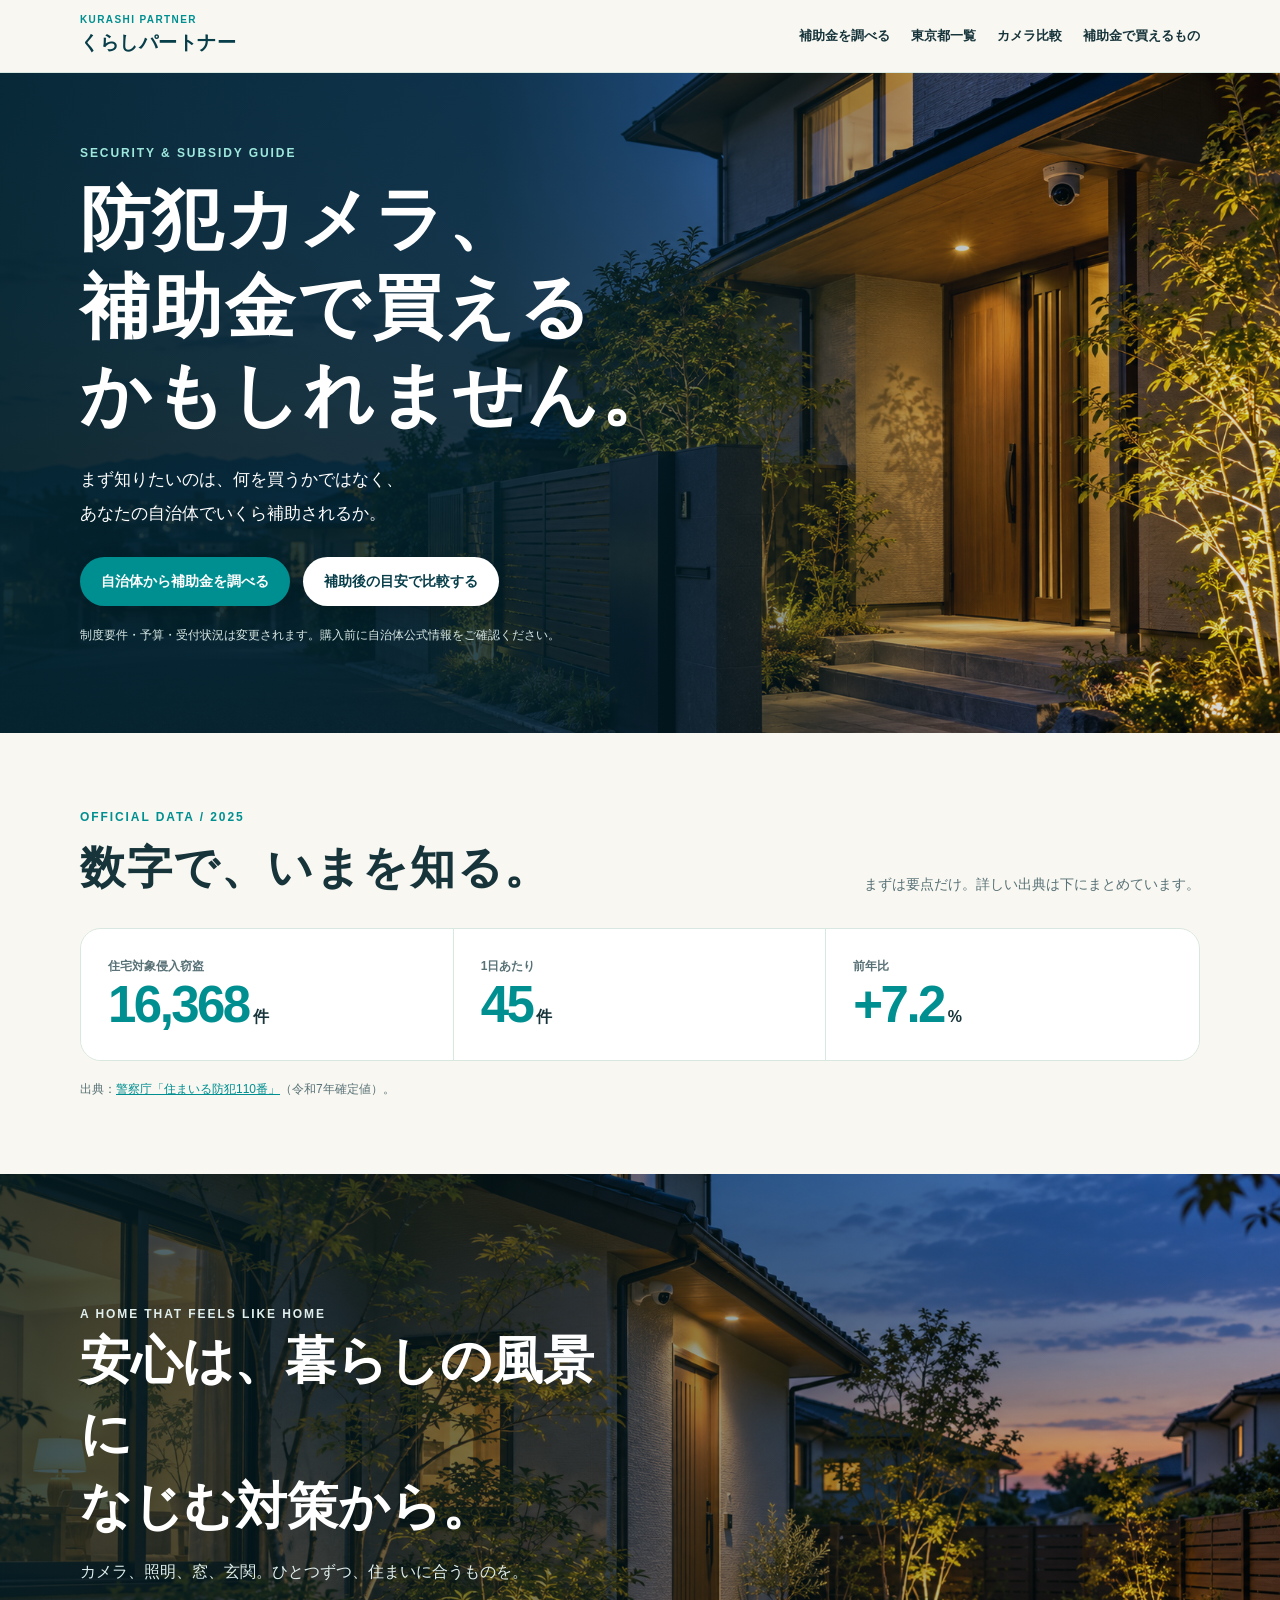
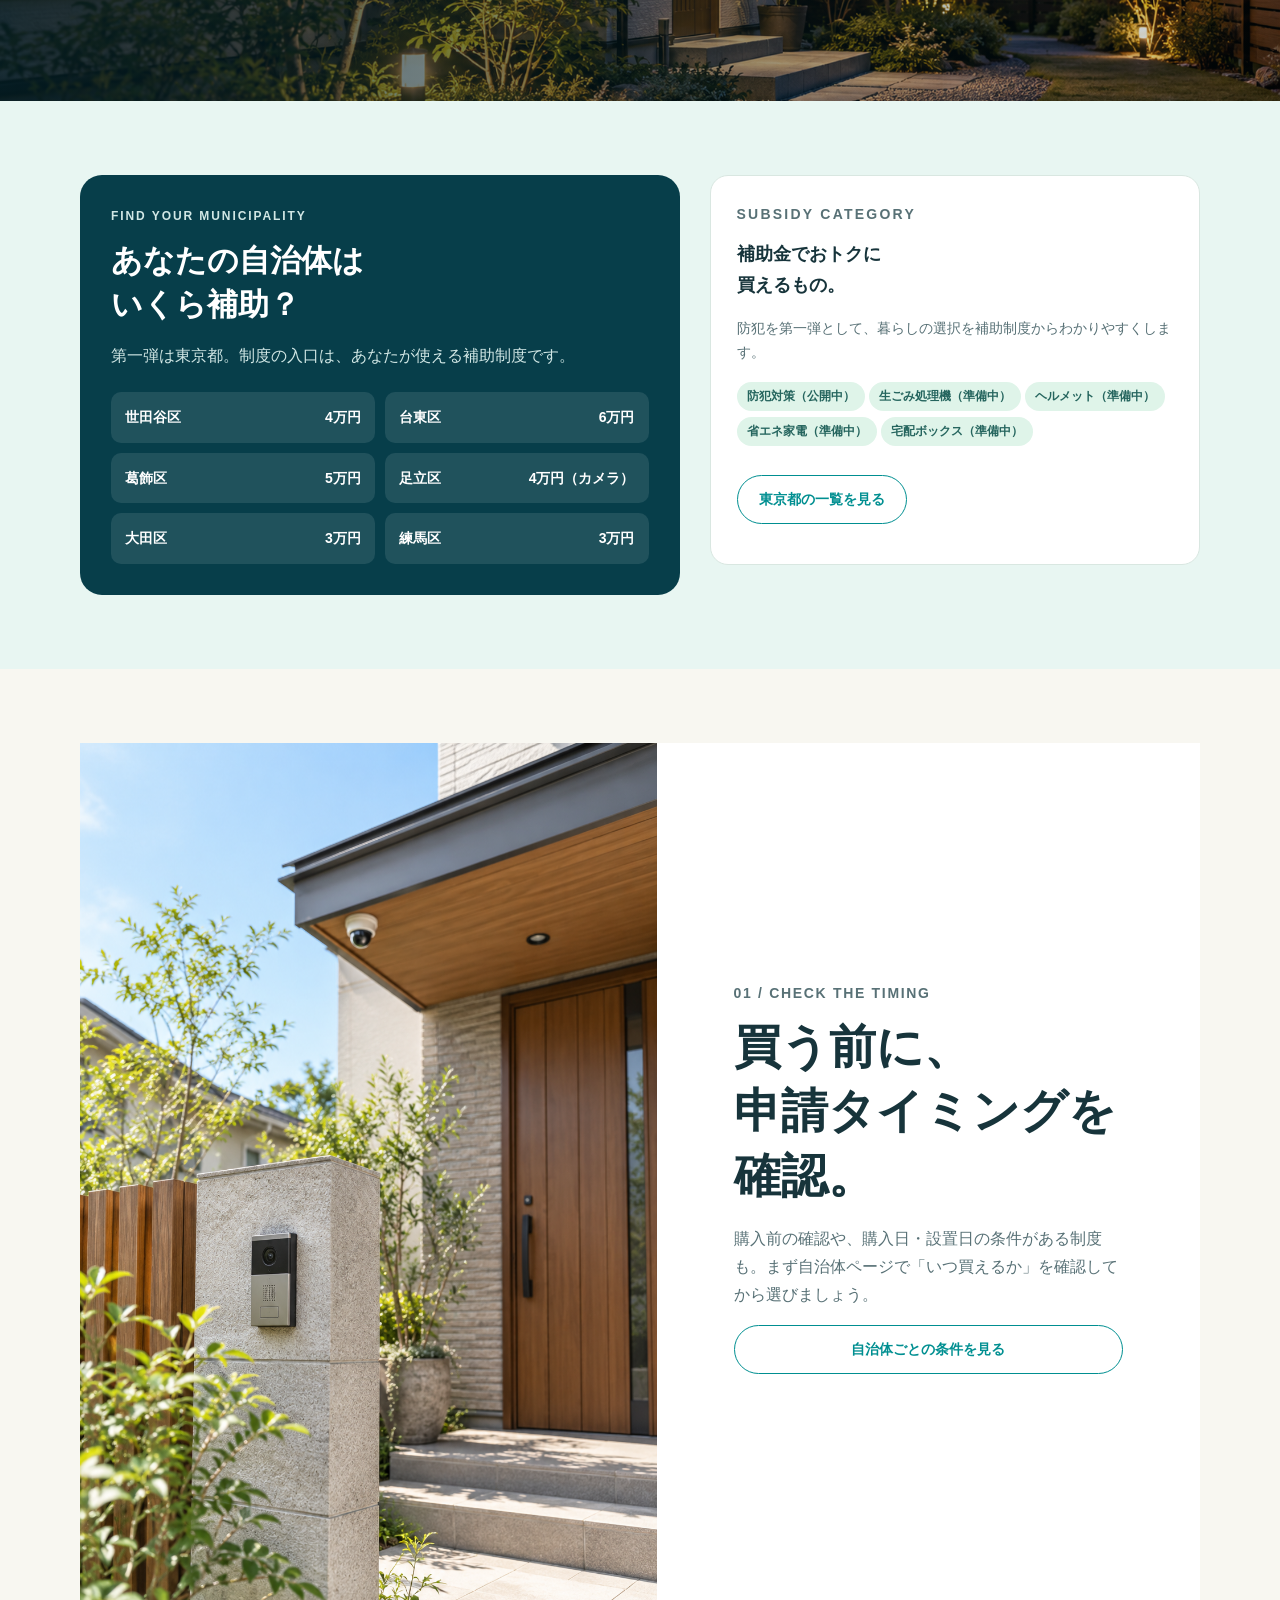
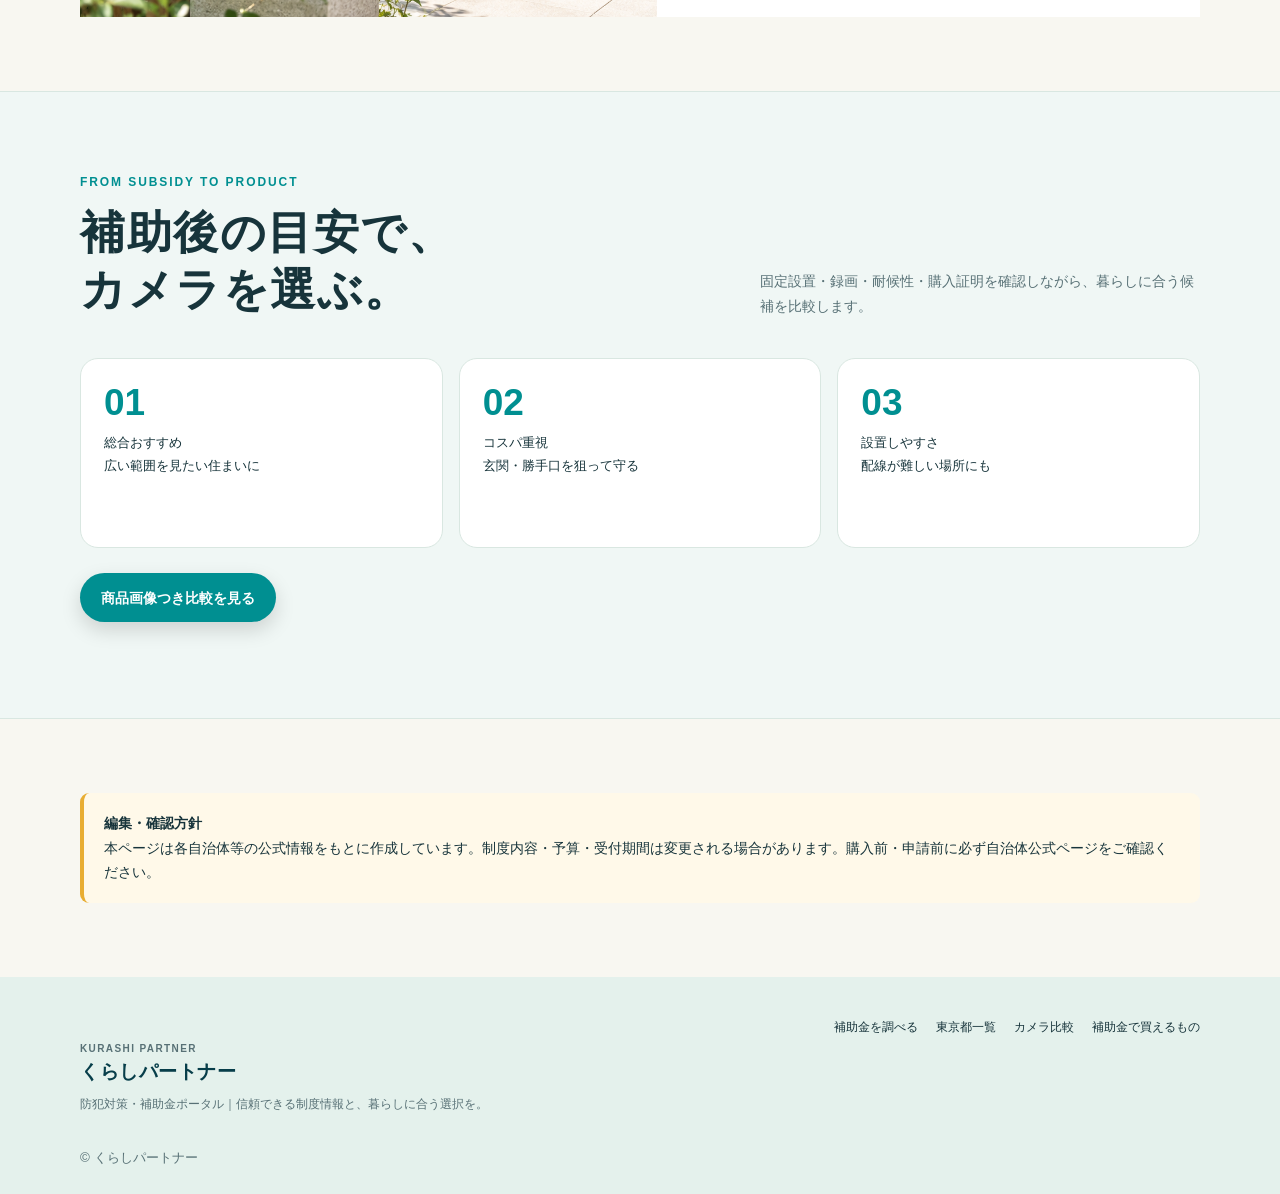
==== commit 4ecbfe70: "feat: add Amazon affiliate links to camera cards" ====
--- a/security/index.html
+++ b/security/index.html
@@ -1,5 +1,5 @@
 <!doctype html>
-<html lang="ja"><head><meta charset="utf-8"><meta name="viewport" content="width=device-width,initial-scale=1"><title>防犯対策・補助金ポータル｜くらしパートナー</title><meta name="description" content="防犯カメラ・録画インターホン・センサーライトなどの防犯対策に使える自治体補助金を、公式情報をもとに確認。まずはお住まいの地域を調べましょう。"><link rel="canonical" href="https://kurashi-partner-ku.com/security/"><meta property="og:locale" content="ja_JP"><meta property="og:type" content="website"><meta property="og:site_name" content="くらしパートナー"><meta property="og:title" content="防犯対策・補助金ポータル｜くらしパートナー"><meta property="og:description" content="あなたの街、防犯対策にいくら補助される？"><meta property="og:url" content="https://kurashi-partner-ku.com/security/"><meta property="og:image" content="https://kurashi-partner-ku.com/assets/security/home-security-hero.png"><meta name="twitter:card" content="summary_large_image"><link rel="stylesheet" href="../assets/security/security.css?v=20261010-1"><script type="application/ld+json">{"@context":"https://schema.org","@type":"WebPage","name":"防犯対策・補助金ポータル","dateModified":"2026-10-05","publisher":{"@type":"Organization","name":"くらしパートナー"}}</script><script defer src="../assets/analytics.js"></script><script defer src="../assets/security/security-data.js?v=20261006-5"></script><script defer src="../assets/security/security.js?v=20261010-1"></script></head>
+<html lang="ja"><head><meta charset="utf-8"><meta name="viewport" content="width=device-width,initial-scale=1"><title>防犯対策・補助金ポータル｜くらしパートナー</title><meta name="description" content="防犯カメラ・録画インターホン・センサーライトなどの防犯対策に使える自治体補助金を、公式情報をもとに確認。まずはお住まいの地域を調べましょう。"><link rel="canonical" href="https://kurashi-partner-ku.com/security/"><meta property="og:locale" content="ja_JP"><meta property="og:type" content="website"><meta property="og:site_name" content="くらしパートナー"><meta property="og:title" content="防犯対策・補助金ポータル｜くらしパートナー"><meta property="og:description" content="あなたの街、防犯対策にいくら補助される？"><meta property="og:url" content="https://kurashi-partner-ku.com/security/"><meta property="og:image" content="https://kurashi-partner-ku.com/assets/security/home-security-hero.png"><meta name="twitter:card" content="summary_large_image"><link rel="stylesheet" href="../assets/security/security.css?v=20261010-2"><script type="application/ld+json">{"@context":"https://schema.org","@type":"WebPage","name":"防犯対策・補助金ポータル","dateModified":"2026-10-05","publisher":{"@type":"Organization","name":"くらしパートナー"}}</script><script defer src="../assets/analytics.js"></script><script defer src="../assets/security/security-data.js?v=20261010-2"></script><script defer src="../assets/security/security.js?v=20261010-2"></script></head>
 <body data-root="../"><a class="s-skip" href="#content">本文へ</a><header class="s-header"><div class="s-shell s-header-in"><a class="s-brand" href="../" aria-label="くらしパートナー ホーム"><small>KURASHI PARTNER</small>くらしパートナー</a><button class="s-menu" type="button" aria-expanded="false" aria-label="メニューを開く">☰ メニュー</button><nav class="s-nav" aria-label="防犯ポータルナビ"><a href="./">補助金を調べる</a><a href="tokyo/">東京都一覧</a><a href="camera/">カメラ比較</a><a href="../#subsidy">補助金で買えるもの</a></nav></div></header>
 <main id="content"><section class="s-hero"><div class="s-shell s-hero-in"><p class="s-eyebrow">SECURITY &amp; SUBSIDY GUIDE</p><h1>防犯カメラ、<br>補助金で買える<br>かもしれません。</h1><p class="s-hero-lead">まず知りたいのは、何を買うかではなく、<br>あなたの自治体でいくら補助されるか。</p><div class="s-actions"><a class="s-button" href="#area">自治体から補助金を調べる</a><a class="s-button alt" href="camera/">補助後の目安で比較する</a></div><p class="s-note">制度要件・予算・受付状況は変更されます。購入前に自治体公式情報をご確認ください。</p></div></section>
 <section class="s-section"><div class="s-shell"><div class="s-heading"><div><p class="s-eyebrow">OFFICIAL DATA / 2025</p><h2 class="s-h2">数字で、いまを知る。</h2></div><p>まずは要点だけ。詳しい出典は下にまとめています。</p></div><div class="s-stat-grid impact"><article class="s-stat s-reveal"><p class="s-stat-label">住宅対象侵入窃盗</p><div class="s-odometer"><strong data-odometer="17152">17,152</strong><b>件</b></div></article><article class="s-stat s-reveal"><p class="s-stat-label">1日あたり</p><div class="s-odometer"><strong data-odometer="47">47</strong><b>件</b></div></article><article class="s-stat s-reveal"><p class="s-stat-label">前年比</p><div class="s-odometer"><strong>+7.2</strong><b>%</b></div></article></div><p class="s-source">出典：<a href="https://www.npa.go.jp/safetylife/seianki26/theme_a/a_b_1_main.html" target="_blank" rel="noopener noreferrer">警察庁「住まいる防犯110番」</a>（令和7年確定値）。</p></div></section>
--- a/assets/security/security.css
+++ b/assets/security/security.css
@@ -12,6 +12,7 @@
 /* 自治体の制度要点。行政用の分数ではなく、生活者が比較しやすい3項目で表示する。 */
 .s-muni-lead{display:block}.s-grant-summary{display:grid;grid-template-columns:1.08fr 1fr 1fr;overflow:hidden;border:1px solid var(--s-line);border-radius:20px;background:#fff;box-shadow:0 12px 28px rgba(7,62,74,.07)}.s-grant-item{display:flex;min-height:178px;flex-direction:column;justify-content:center;padding:27px 29px;border-left:1px solid var(--s-line)}.s-grant-item:first-child{border-left:0}.s-grant-item>span{color:var(--s-muted);font-size:12px;font-weight:800;letter-spacing:.06em}.s-grant-item strong{display:block;margin:4px 0;color:var(--s-navy);font-size:clamp(34px,4vw,49px);line-height:1.12;letter-spacing:-.04em}.s-grant-item strong em{margin-right:5px;color:var(--s-teal);font-size:.45em;font-style:normal;letter-spacing:0}.s-grant-item small{color:var(--s-muted);font-size:12px;line-height:1.5}.s-grant-max{background:var(--s-navy)}.s-grant-max>span,.s-grant-max small{color:#b8e2dd}.s-grant-max strong{color:#fff}.s-grant-max strong em{color:#9ee8de}.s-grant-status .s-status{align-self:flex-start;margin:8px 0 6px;font-size:14px}.s-grant-status .s-update{display:none}.s-grant-note{margin:12px 4px 0;color:var(--s-muted);font-size:12px}.s-product-image{background:#fff}.s-product-image .s-product-photo-link{display:block;width:100%;height:100%;text-decoration:none}.s-product-image .s-product-photo-link img{display:block;width:100%;height:100%;object-fit:contain;padding:12px}.s-product-image .s-product-photo-link small{z-index:1}.s-product-mini .s-product-image .s-product-photo-link img{padding:9px}.s-product-mini .s-product-image{background:linear-gradient(135deg,#f4faf8,#edf4f4)}
 
+.s-savings .s-amazon-button{display:flex;width:100%;gap:8px;margin-top:16px;box-shadow:none;font-size:14px}.s-savings .s-amazon-button span{display:inline;color:inherit;font-size:inherit}.s-savings .s-purchase-note{margin-top:7px;text-align:center}.s-affiliate-note{margin:0 0 20px;color:var(--s-muted);font-size:12px;line-height:1.7}
 /* 比較ページの商品一覧：カード幅と画像領域をそろえ、通常のレスポンシブグリッドで表示する。 */
 .s-product-grid[data-product-root]{grid-template-columns:repeat(3,minmax(0,1fr));align-items:start;gap:20px}.s-product-grid[data-product-root] .s-product{width:100%;min-width:0}.s-product-grid[data-product-root] .s-product-image{display:grid;place-items:center;height:220px;background:linear-gradient(135deg,#f7fbfa,#edf6f4);border-bottom:1px solid var(--s-line)}.s-product-grid[data-product-root] .s-product-image .s-product-photo-link{position:absolute;inset:0;display:block;min-width:0;min-height:0}.s-product-grid[data-product-root] .s-product-image .s-product-photo-link img{width:100%;height:100%;object-fit:contain;object-position:center;padding:20px}.s-product-grid[data-product-root] .s-product-image small{right:12px;bottom:10px}.s-product-grid[data-product-root] .s-product-body{display:flex;flex-direction:column}.s-product-grid[data-product-root] .s-product-actions{margin-top:0;padding-top:14px}
 .s-product-specs{border-block:1px solid var(--s-line);margin-top:4px}.s-product-specs summary{display:flex;align-items:center;justify-content:space-between;gap:12px;min-height:48px;cursor:pointer;color:var(--s-navy);font-size:14px;font-weight:700;list-style:none}.s-product-specs summary::-webkit-details-marker{display:none}.s-product-specs summary::after{content:"＋";font-size:20px;line-height:1}.s-product-specs[open] summary::after{content:"−"}.s-product-specs summary:focus-visible{outline:2px solid var(--s-teal);outline-offset:3px}.s-product-specs dl{margin:0 0 12px}.s-product-grid[data-product-root] .s-product-body>p{margin:0 0 16px}.s-product-specs dd{overflow-wrap:anywhere}
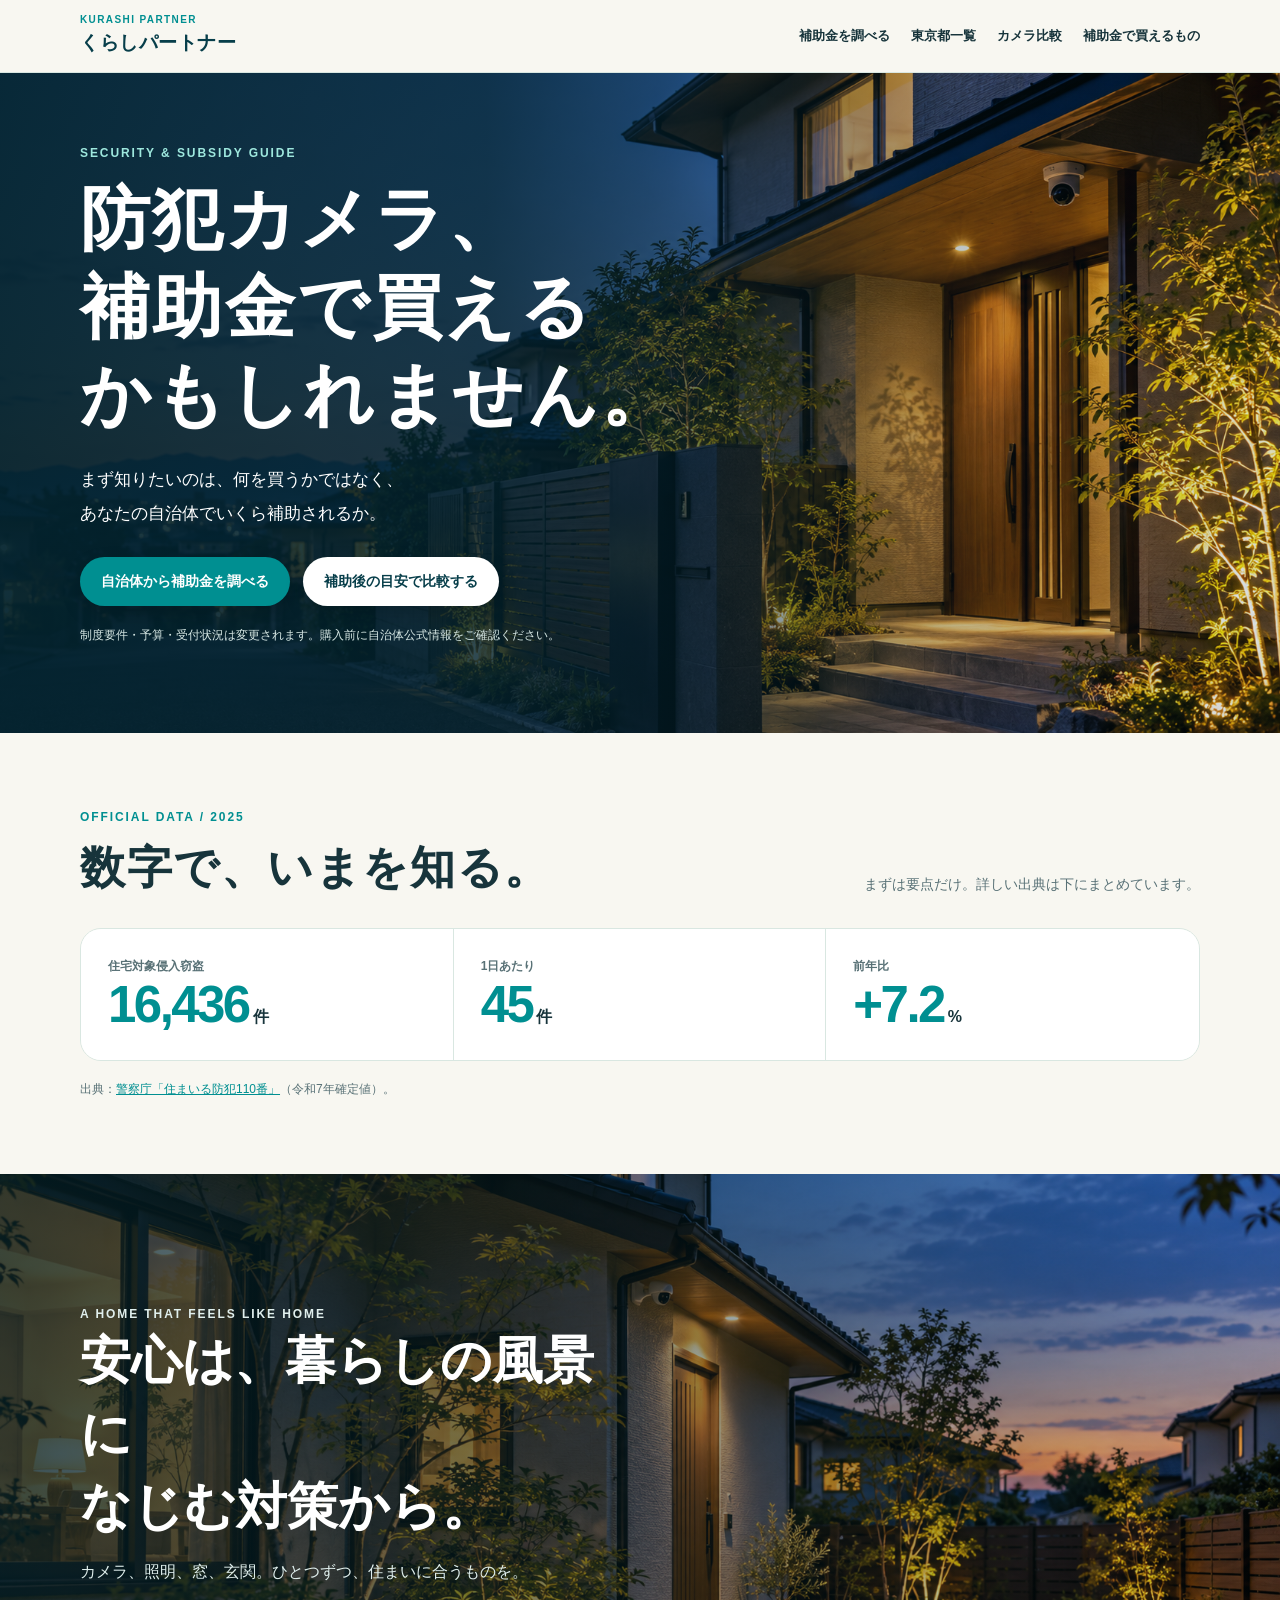
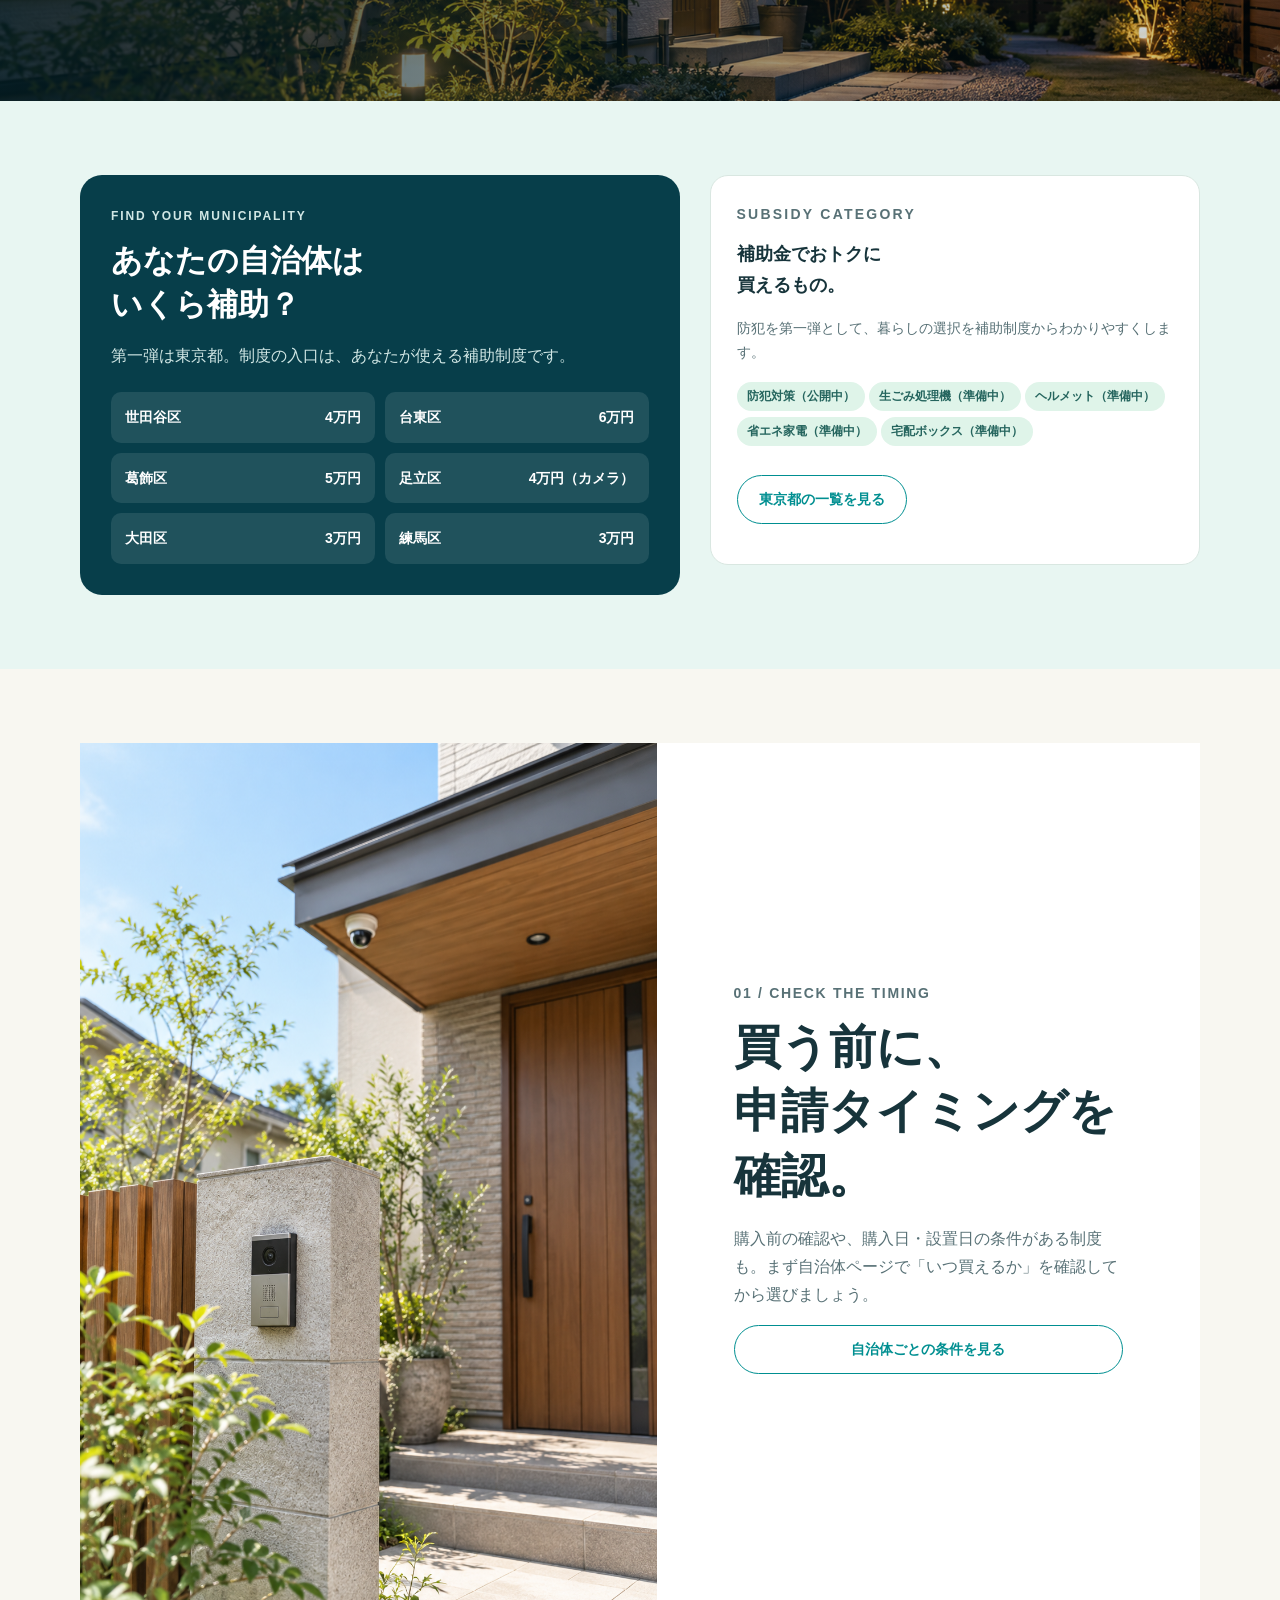
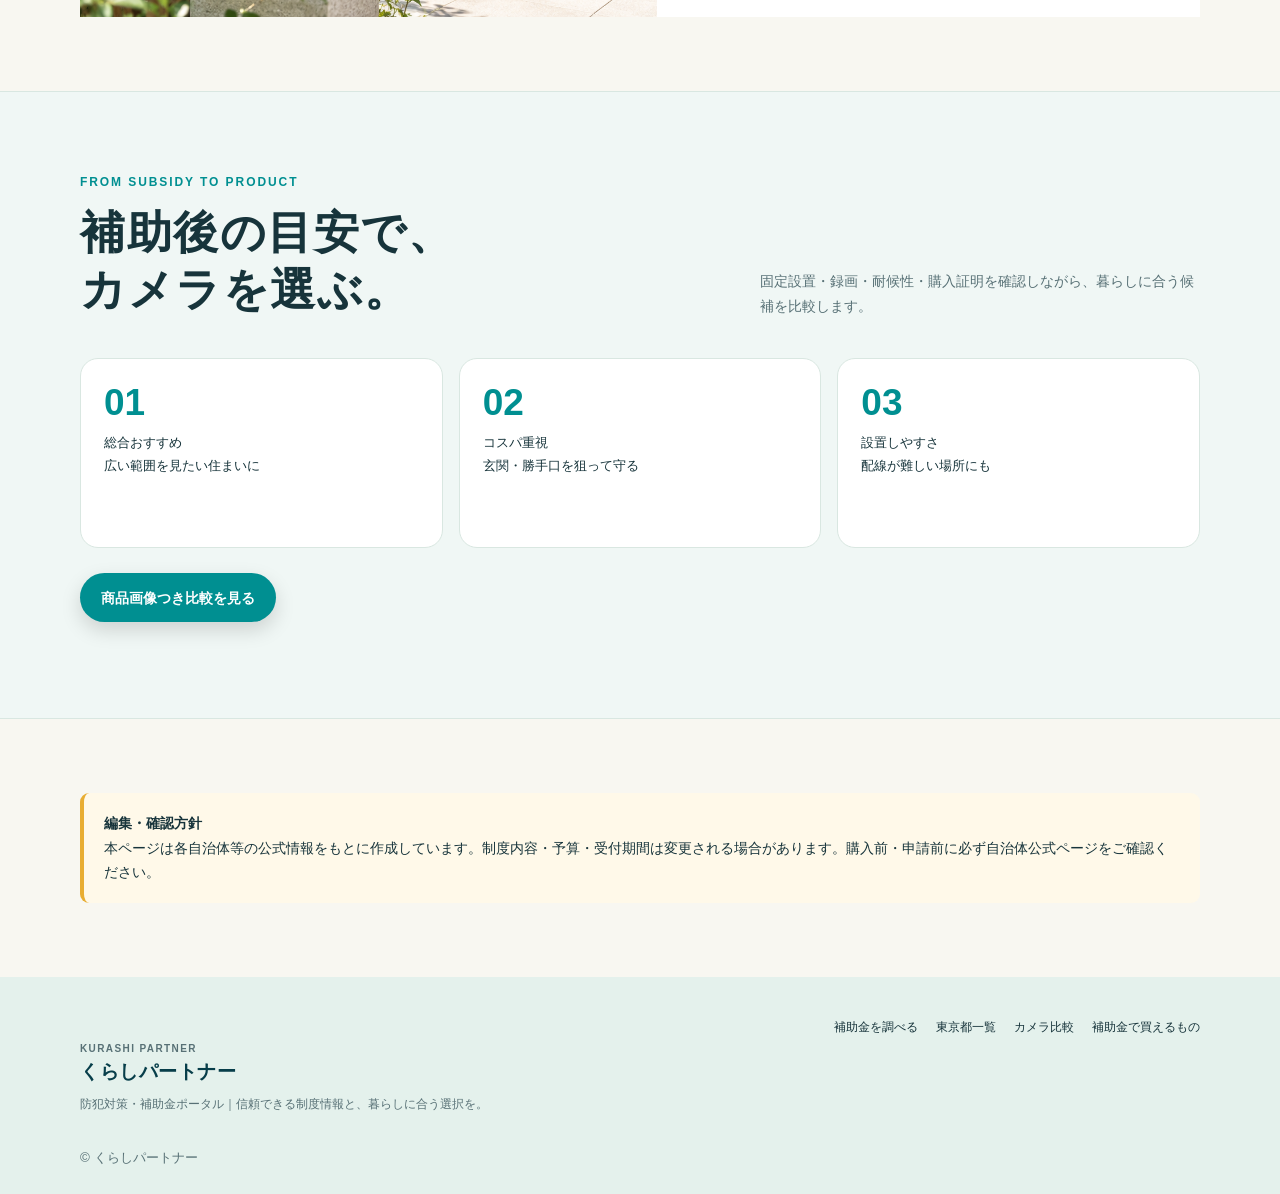
==== commit a5f1391e: "Add persistent browser opt-out for GA4 across all pages" ====
--- a/security/index.html
+++ b/security/index.html
@@ -1,5 +1,5 @@
 <!doctype html>
-<html lang="ja"><head><meta charset="utf-8"><meta name="viewport" content="width=device-width,initial-scale=1"><title>防犯対策・補助金ポータル｜くらしパートナー</title><meta name="description" content="防犯カメラ・録画インターホン・センサーライトなどの防犯対策に使える自治体補助金を、公式情報をもとに確認。まずはお住まいの地域を調べましょう。"><link rel="canonical" href="https://kurashi-partner-ku.com/security/"><meta property="og:locale" content="ja_JP"><meta property="og:type" content="website"><meta property="og:site_name" content="くらしパートナー"><meta property="og:title" content="防犯対策・補助金ポータル｜くらしパートナー"><meta property="og:description" content="あなたの街、防犯対策にいくら補助される？"><meta property="og:url" content="https://kurashi-partner-ku.com/security/"><meta property="og:image" content="https://kurashi-partner-ku.com/assets/security/home-security-hero.png"><meta name="twitter:card" content="summary_large_image"><link rel="stylesheet" href="../assets/security/security.css?v=20261010-2"><script type="application/ld+json">{"@context":"https://schema.org","@type":"WebPage","name":"防犯対策・補助金ポータル","dateModified":"2026-10-05","publisher":{"@type":"Organization","name":"くらしパートナー"}}</script><script defer src="../assets/analytics.js"></script><script defer src="../assets/security/security-data.js?v=20261010-2"></script><script defer src="../assets/security/security.js?v=20261010-2"></script></head>
+<html lang="ja"><head><meta charset="utf-8"><script src="../assets/analytics.js?v=20261013-1"></script><meta name="viewport" content="width=device-width,initial-scale=1"><title>防犯対策・補助金ポータル｜くらしパートナー</title><meta name="description" content="防犯カメラ・録画インターホン・センサーライトなどの防犯対策に使える自治体補助金を、公式情報をもとに確認。まずはお住まいの地域を調べましょう。"><link rel="canonical" href="https://kurashi-partner-ku.com/security/"><meta property="og:locale" content="ja_JP"><meta property="og:type" content="website"><meta property="og:site_name" content="くらしパートナー"><meta property="og:title" content="防犯対策・補助金ポータル｜くらしパートナー"><meta property="og:description" content="あなたの街、防犯対策にいくら補助される？"><meta property="og:url" content="https://kurashi-partner-ku.com/security/"><meta property="og:image" content="https://kurashi-partner-ku.com/assets/security/home-security-hero.png"><meta name="twitter:card" content="summary_large_image"><link rel="stylesheet" href="../assets/security/security.css?v=20261010-2"><script type="application/ld+json">{"@context":"https://schema.org","@type":"WebPage","name":"防犯対策・補助金ポータル","dateModified":"2026-10-05","publisher":{"@type":"Organization","name":"くらしパートナー"}}</script><script defer src="../assets/security/security-data.js?v=20261010-2"></script><script defer src="../assets/security/security.js?v=20261010-2"></script></head>
 <body data-root="../"><a class="s-skip" href="#content">本文へ</a><header class="s-header"><div class="s-shell s-header-in"><a class="s-brand" href="../" aria-label="くらしパートナー ホーム"><small>KURASHI PARTNER</small>くらしパートナー</a><button class="s-menu" type="button" aria-expanded="false" aria-label="メニューを開く">☰ メニュー</button><nav class="s-nav" aria-label="防犯ポータルナビ"><a href="./">補助金を調べる</a><a href="tokyo/">東京都一覧</a><a href="camera/">カメラ比較</a><a href="../#subsidy">補助金で買えるもの</a></nav></div></header>
 <main id="content"><section class="s-hero"><div class="s-shell s-hero-in"><p class="s-eyebrow">SECURITY &amp; SUBSIDY GUIDE</p><h1>防犯カメラ、<br>補助金で買える<br>かもしれません。</h1><p class="s-hero-lead">まず知りたいのは、何を買うかではなく、<br>あなたの自治体でいくら補助されるか。</p><div class="s-actions"><a class="s-button" href="#area">自治体から補助金を調べる</a><a class="s-button alt" href="camera/">補助後の目安で比較する</a></div><p class="s-note">制度要件・予算・受付状況は変更されます。購入前に自治体公式情報をご確認ください。</p></div></section>
 <section class="s-section"><div class="s-shell"><div class="s-heading"><div><p class="s-eyebrow">OFFICIAL DATA / 2025</p><h2 class="s-h2">数字で、いまを知る。</h2></div><p>まずは要点だけ。詳しい出典は下にまとめています。</p></div><div class="s-stat-grid impact"><article class="s-stat s-reveal"><p class="s-stat-label">住宅対象侵入窃盗</p><div class="s-odometer"><strong data-odometer="17152">17,152</strong><b>件</b></div></article><article class="s-stat s-reveal"><p class="s-stat-label">1日あたり</p><div class="s-odometer"><strong data-odometer="47">47</strong><b>件</b></div></article><article class="s-stat s-reveal"><p class="s-stat-label">前年比</p><div class="s-odometer"><strong>+7.2</strong><b>%</b></div></article></div><p class="s-source">出典：<a href="https://www.npa.go.jp/safetylife/seianki26/theme_a/a_b_1_main.html" target="_blank" rel="noopener noreferrer">警察庁「住まいる防犯110番」</a>（令和7年確定値）。</p></div></section>
